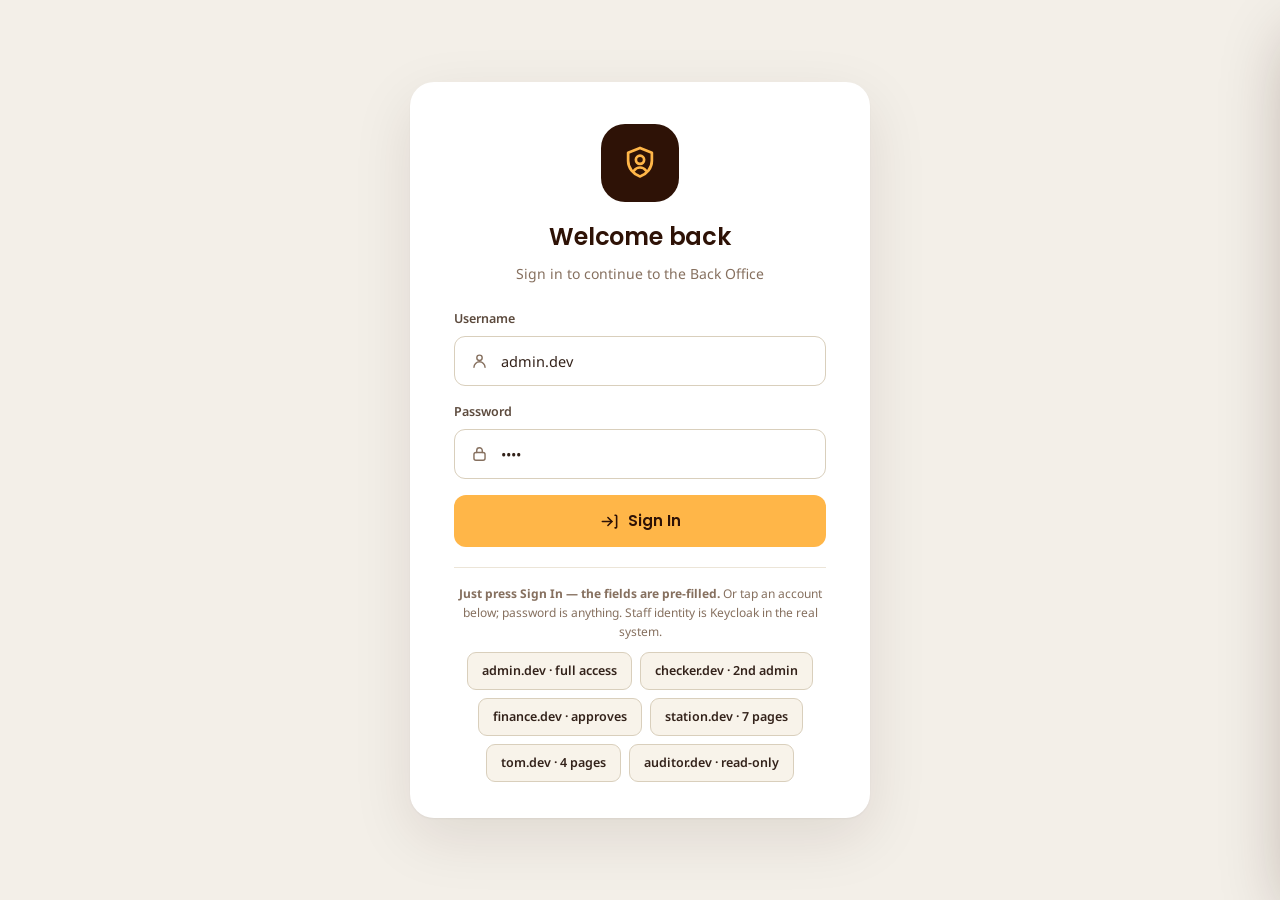
==== bos/index.html @ 163bccc5 "Clean terminal header, logo home-links, hide TVM/ECU/WP cards on landing Co-Authored-By: Claude Fabl" ====
<!doctype html>
<html lang="en">
<head>
<meta charset="utf-8">
<meta name="viewport" content="width=device-width, initial-scale=1">
<title>Back Office — Varanasi Ropeway AFC · UI Prototype</title>
<link rel="preconnect" href="https://fonts.googleapis.com">
<link rel="preconnect" href="https://fonts.gstatic.com" crossorigin>
<link href="https://fonts.googleapis.com/css2?family=Poppins:wght@500;600;700&family=Noto+Sans:wght@400;500;600;700&family=Noto+Sans+Devanagari:wght@400;500;600&display=swap" rel="stylesheet">
<link rel="stylesheet" href="../assets/css/bos.css">
</head>
<body>

<!-- ═══════════════ LOGIN ═══════════════ -->
<section class="login" id="login">
  <div class="login-scene">
    <div class="scape" aria-hidden="true">
      <div class="sun-glow"></div>
      <div class="sun-core"></div>
      <svg class="hills" viewBox="0 0 900 1200" preserveAspectRatio="xMidYMax slice">
        <defs>
          <filter id="soft1" x="-20%" y="-20%" width="140%" height="140%"><feGaussianBlur stdDeviation="7"/></filter>
          <filter id="soft2" x="-20%" y="-20%" width="140%" height="140%"><feGaussianBlur stdDeviation="3"/></filter>
        </defs>
        <!-- far ridge, out of focus -->
        <path filter="url(#soft1)" fill="#8a3410" opacity=".5"
          d="M0 830 C 120 800, 200 770, 320 780 C 430 790, 470 750, 580 755 C 700 760, 760 730, 900 745 L 900 1200 L 0 1200 Z"/>
        <!-- near ridge -->
        <path filter="url(#soft2)" fill="#3a1808" opacity=".85"
          d="M0 905 C 100 885, 190 860, 300 868 C 420 877, 500 840, 620 850 C 740 860, 800 835, 900 848 L 900 1200 L 0 1200 Z"/>
        <!-- water -->
        <rect x="0" y="1010" width="900" height="190" fill="#2a1206" opacity=".92"/>
        <ellipse cx="450" cy="1052" rx="150" ry="14" fill="#ffcf5e" opacity=".22" filter="url(#soft2)"/>
        <ellipse cx="450" cy="1090" rx="90" ry="9" fill="#ffcf5e" opacity=".14" filter="url(#soft2)"/>
        <!-- cable line only — the brand mark carries the cabin motif -->
        <path d="M-30 320 L 930 210" stroke="#1e0c04" stroke-width="3" opacity=".45"/>
      </svg>
    </div>
    <div class="lc">
      <div class="mark" aria-hidden="true">
        <a class="brandplate" href="../index.html" title="Back to all modules"><img class="brandimg" src="../assets/img/logo.png" alt="Varanasi Ropeway — all modules"></a>
      </div>
      <h1>Back Office Portal</h1>
      <p class="sub">Varanasi Ropeway · Automatic Fare Collection<br>वाराणसी रोपवे · स्वचालित किराया संग्रह</p>
      <p class="orn">—&nbsp;&nbsp;◆&nbsp;&nbsp;—</p>
      <div class="spacer"></div>
      <div class="login-stats" aria-label="Deployment summary">
        <div class="ls"><b>4</b><span>Stations</span></div>
        <div class="ls"><b>41</b><span>Gates</span></div>
        <div class="ls"><b>61</b><span>Devices</span></div>
        <div class="ls"><b>05:00–21:00</b><span>Service hours</span></div>
      </div>
      <p class="login-foot">Manage · Monitor · Deliver &nbsp;·&nbsp; UI prototype, demo data only</p>
    </div>
  </div>

  <div class="login-panel">
    <form class="login-card" id="loginForm" autocomplete="off">
      <div class="shield" aria-hidden="true">
        <svg viewBox="0 0 24 24" fill="none" stroke="currentColor" stroke-width="1.7" stroke-linecap="round" stroke-linejoin="round">
          <path d="M12 2.5 4.5 5.5v5c0 4.6 3.1 8.4 7.5 10 4.4-1.6 7.5-5.4 7.5-10v-5z"/>
          <circle cx="12" cy="10" r="2.6"/><path d="M8.3 16.7a4.6 4.6 0 0 1 7.4 0"/>
        </svg>
      </div>
      <h2>Welcome back</h2>
      <p class="lsub">Sign in to continue to the Back Office</p>
      <div class="login-err" id="loginErr">Unknown or inactive user. Try one of the demo accounts below.</div>
      <div class="field">
        <label for="fUser">Username</label>
        <div class="fwrap">
          <svg viewBox="0 0 24 24" fill="none" stroke="currentColor" stroke-width="1.8" stroke-linecap="round" aria-hidden="true"><circle cx="12" cy="8" r="3.4"/><path d="M5 20a7 7 0 0 1 14 0"/></svg>
          <input id="fUser" name="username" placeholder="e.g. admin.dev" required>
        </div>
      </div>
      <div class="field">
        <label for="fPass">Password</label>
        <div class="fwrap">
          <svg viewBox="0 0 24 24" fill="none" stroke="currentColor" stroke-width="1.8" stroke-linecap="round" aria-hidden="true"><rect x="5" y="10" width="14" height="10" rx="2.5"/><path d="M8.5 10V7.5a3.5 3.5 0 0 1 7 0V10"/></svg>
          <input id="fPass" type="password" placeholder="any value — demo" required>
        </div>
      </div>
      <button class="btn btn-primary btn-lg" type="submit">
        <svg width="19" height="19" viewBox="0 0 24 24" fill="none" stroke="currentColor" stroke-width="2" stroke-linecap="round" aria-hidden="true"><path d="M10 17l5-5-5-5"/><path d="M15 12H3"/><path d="M19 4h1a1 1 0 0 1 1 1v14a1 1 0 0 1-1 1h-1"/></svg>
        Sign In
      </button>
      <div class="demo-row">
        <p><b>Just press Sign In — the fields are pre-filled.</b> Or tap an account below; password is anything. Staff identity is Keycloak in the real system.</p>
        <div class="demo-chips">
          <button type="button" data-demo="admin.dev">admin.dev · full access</button>
          <button type="button" data-demo="checker.dev">checker.dev · 2nd admin</button>
          <button type="button" data-demo="finance.dev">finance.dev · approves</button>
          <button type="button" data-demo="station.dev">station.dev · 7 pages</button>
          <button type="button" data-demo="tom.dev">tom.dev · 4 pages</button>
          <button type="button" data-demo="auditor.dev">auditor.dev · read-only</button>
        </div>
      </div>
    </form>
  </div>
</section>

<!-- ═══════════════ APP ═══════════════ -->
<div class="app-scene" aria-hidden="true">
  <div class="as-sun"></div>
  <svg viewBox="0 0 1600 900" preserveAspectRatio="xMidYMax slice">
    <defs>
      <filter id="asb1" x="-20%" y="-20%" width="140%" height="140%"><feGaussianBlur stdDeviation="10"/></filter>
      <filter id="asb2" x="-20%" y="-20%" width="140%" height="140%"><feGaussianBlur stdDeviation="4"/></filter>
    </defs>
    <path filter="url(#asb1)" fill="#8a3410" opacity=".5"
      d="M0 640 C 220 600, 380 560, 560 575 C 760 592, 850 540, 1040 552 C 1240 565, 1380 528, 1600 545 L 1600 900 L 0 900 Z"/>
    <path filter="url(#asb2)" fill="#3a1808" opacity=".85"
      d="M0 720 C 180 695, 340 665, 520 678 C 720 692, 830 650, 1020 662 C 1230 676, 1400 645, 1600 660 L 1600 900 L 0 900 Z"/>
    <rect x="0" y="790" width="1600" height="110" fill="#2a1206" opacity=".92"/>
    <ellipse cx="800" cy="815" rx="220" ry="12" fill="#ffcf5e" opacity=".18" filter="url(#asb2)"/>
    <path d="M-40 240 L 1640 130" stroke="#1e0c04" stroke-width="3" opacity=".4"/>
  </svg>
</div>
<div class="app" id="app">
  <aside class="rail-b">
    <div class="brand"><a class="brandplate" href="../index.html" title="Back to all modules"><img class="brandimg" src="../assets/img/logo.png" alt="Varanasi Ropeway — all modules"></a></div>
    <nav class="nav" id="nav" aria-label="Primary"></nav>
    <div class="rfoot">Phase 1 · demo data in this browser only<br><button class="btn-linklike" id="resetData" style="color:#c4a583;text-decoration:underline;font-size:11.5px;padding:0">Reset demo data</button></div>
  </aside>

  <div class="main">
    <div class="topbar">
      <div>
        <h1 id="pageTitle">Dashboard</h1>
        <div class="crumb" id="pageCrumb">Operational overview</div>
      </div>
      <div class="tspace"></div>
      <div class="search" id="searchWrap">
        <svg viewBox="0 0 24 24" fill="none" stroke="currentColor" stroke-width="2" stroke-linecap="round" aria-hidden="true"><circle cx="11" cy="11" r="7"/><path d="M21 21l-4.5-4.5"/></svg>
        <input id="searchBox" placeholder="Filter this page…" aria-label="Filter current page">
      </div>
      <div class="who">
        <div class="av" id="whoAv">A</div>
        <div class="wt"><b id="whoName">—</b><span id="whoRole">—</span></div>
        <span class="rolechip" id="whoChip">read-only</span>
        <button class="btn btn-quiet" id="signOut" style="height:40px">Sign out</button>
      </div>
    </div>

    <div class="content">
      <div class="ro-note">
        <svg width="18" height="18" viewBox="0 0 24 24" fill="none" stroke="currentColor" stroke-width="2" stroke-linecap="round" aria-hidden="true"><circle cx="12" cy="12" r="9"/><path d="M12 10.5V17"/><circle cx="12" cy="7.5" r=".4" fill="currentColor"/></svg>
        You are signed in with a read-only role. Changes are disabled — the database enforces this in the real system, not just the interface.
      </div>
      <div id="content"></div>
    </div>
  </div>
</div>

<!-- drawer + overlay + confirm + toast -->
<div class="overlay" id="overlay"></div>
<aside class="drawer" id="drawer" role="dialog" aria-modal="true" aria-labelledby="drawerTitle">
  <header>
    <h2 id="drawerTitle">Edit</h2>
    <button class="iconbtn x" id="drawerClose" aria-label="Close">
      <svg viewBox="0 0 24 24" fill="none" stroke="currentColor" stroke-width="2.2" stroke-linecap="round"><path d="M6 6l12 12M18 6L6 18"/></svg>
    </button>
  </header>
  <div class="dbody" id="drawerBody"></div>
  <div class="dfoot">
    <button class="btn btn-quiet" id="drawerCancel">Cancel</button>
    <button class="btn btn-primary" id="drawerSave">Save</button>
  </div>
</aside>

<div class="confirm" id="confirm">
  <div class="ccard">
    <h3 id="confirmTitle">Delete?</h3>
    <p id="confirmBody">This cannot be undone.</p>
    <div class="cbtns">
      <button class="btn btn-quiet" id="confirmNo">Cancel</button>
      <button class="btn btn-danger" id="confirmYes">Delete</button>
    </div>
  </div>
</div>

<div class="toast" id="toast">
  <svg viewBox="0 0 24 24" fill="none" stroke="currentColor" stroke-width="2.4" stroke-linecap="round" stroke-linejoin="round" aria-hidden="true"><path d="M4 12.5l5 5L20 7"/></svg>
  <span id="toastMsg">Saved</span>
</div>

<script src="https://cdnjs.cloudflare.com/ajax/libs/gsap/3.12.5/gsap.min.js"></script>
<script src="../assets/js/motion.js"></script>
<script src="../assets/js/bos-data.js"></script>
<script src="../assets/js/bos.js"></script>
</body>
</html>
---- assets/css/bos.css ----
/* ════════════════════════════════════════════════════════════
   Varanasi Ropeway AFC — desktop skin v2
   Reference: Behance "Pharmacy Management Admin Dashboard"
   translated to the project palette:
     forest green  →  deep brown  #22150a / #2e1206
     lime accent   →  amber       #ffb648  (dark ink on it)
     canvas        →  warm mist   #f3efe8
     signature     →  orange      #ef7519  (pill-bars, marks)
   Flat surfaces, floating sidebar island, pill geometry.
   Every text/ground pair verified ≥ 4.5:1.
   ════════════════════════════════════════════════════════════ */

:root {
  --b-canvas: #f3efe8;
  --b-card: #ffffff;
  --b-card-warm: #f8f3ea;
  --b-ink: #33221a;
  --b-ink-soft: #5c4a3d;
  --b-ink-faint: #86705f;
  --b-maroon: #2e1206;            /* headings: near-black brown */
  --b-line: #ece5d8;
  --b-line-mid: #d9cfbc;
  --b-dark: #2e1206;              /* featured surfaces */
  --b-dark-2: #22150a;            /* sidebar island   */
  --b-amber: #ffb648;             /* THE accent (lime role) */
  --b-amber-deep: #f5a623;
  --b-orange: #ef7519;            /* signature / illustrative */
  --b-orange-deep: #c94802;
  --b-grad: linear-gradient(180deg, #3d2410, #22150a);   /* dark hero fills */
  --b-grad-hover: linear-gradient(180deg, #4a2c13, #2a1a0c);
  --b-gold: #c8922a;
  --b-rail: #22150a;
  --b-rail-2: #33200f;
  --b-rail-ink: #f3e6d2;
  --b-rail-dim: #b99a72;
  --ok: #17663d;   --ok-bg: #e3f3e6;
  --warn: #8a5a00; --warn-bg: #fdf3d8;
  --danger: #a1211f; --danger-bg: #fbe9e2;
  --info: #1b4f80; --info-bg: #e8f1fa;
  --shadow-card: 0 1px 2px rgba(46, 18, 6, .05);
  --shadow-pop: 0 24px 70px rgba(46, 18, 6, .3);
  --r: 14px; --r-lg: 20px; --r-xl: 24px;
  --font-display: 'Poppins', 'Noto Sans', system-ui, sans-serif;
  --font-body: 'Noto Sans', 'Noto Sans Devanagari', system-ui, sans-serif;
  --font-mono: ui-monospace, 'SF Mono', Menlo, Consolas, monospace;
}

* { box-sizing: border-box; }
html, body { margin: 0; height: 100%; }
body {
  font-family: var(--font-body); font-size: 13.5px; line-height: 1.6;
  color: var(--b-ink); background: var(--b-canvas);
  -webkit-font-smoothing: antialiased;
}
button { font: inherit; color: inherit; background: none; border: none; padding: 0; cursor: pointer; }
input, select { font: inherit; color: var(--b-ink); }
:where(button, a, input, select, [tabindex]):focus-visible {
  outline: 3px solid var(--b-orange); outline-offset: 2px; border-radius: 6px;
}
h1, h2, h3 { margin: 0; font-family: var(--font-display); font-weight: 600; color: var(--b-maroon); letter-spacing: -.01em; }
.app-scene { display: none; }   /* retired scenic backdrop */

/* ════════ LOGIN ════════ */
.login { display: flex; min-height: 100vh; padding: 16px; gap: 16px; }
.login-scene {
  flex: 1.05; position: relative; overflow: hidden; border-radius: var(--r-xl);
  background:
    radial-gradient(ellipse 700px 420px at 50% 66%, rgba(240, 187, 13, .5), transparent 60%),
    linear-gradient(180deg, #2b1a0e 0%, #7c2d12 24%, #c2410c 48%, #f97028 66%, #f3a20f 78%, #b45309 100%);
  display: flex; flex-direction: column; align-items: center; text-align: center;
  padding: 64px 48px 44px; color: #fff;
}
.login-scene .scape { position: absolute; inset: 0; overflow: hidden; }
.login-scene .scape .hills { position: absolute; inset: 0; width: 100%; height: 100%; }
.login-scene .sun-glow {
  position: absolute; left: 50%; top: 56%; transform: translate(-50%, -50%);
  width: 560px; height: 560px; border-radius: 50%;
  background: radial-gradient(circle, rgba(255,233,173,.85) 0%, rgba(255,214,120,.35) 42%, transparent 68%);
  filter: blur(6px);
}
.login-scene .sun-core {
  position: absolute; left: 50%; top: 56%; transform: translate(-50%, -50%);
  width: 190px; height: 190px; border-radius: 50%;
  background: #fff3c4; filter: blur(2px); opacity: .95;
}
.login-scene .lc { position: relative; z-index: 2; display: flex; flex-direction: column; align-items: center; flex: 1; }
.login-scene .mark svg { width: 110px; height: 80px; }
.login-scene h1 {
  color: #fff; font-size: clamp(28px, 3vw, 40px); font-weight: 700; line-height: 1.14;
  margin-top: 18px; text-shadow: 0 4px 34px rgba(43, 26, 14, .55); letter-spacing: -.015em;
}
.login-scene .sub { font-size: 15px; color: #ffe9c4; margin-top: 12px; font-weight: 500; line-height: 1.65; }
.login-scene .orn { margin: 24px 0 0; color: #ffd98a; font-size: 14px; letter-spacing: .35em; }
.login-scene .spacer { flex: 1; }
.login-stats {
  position: relative; z-index: 2;
  display: flex; gap: 8px; flex-wrap: wrap; justify-content: center;
  background: rgba(26, 15, 5, .72); border: 1px solid rgba(255, 182, 72, .35);
  border-radius: 18px; padding: 16px 20px; backdrop-filter: blur(6px);
}
.login-stats .ls { padding: 2px 18px; text-align: center; }
.login-stats .ls + .ls { border-left: 1px solid rgba(255, 255, 255, .16); }
.login-stats b { display: block; font-family: var(--font-display); font-weight: 600; font-size: 20px; color: var(--b-amber); line-height: 1.25; }
.login-stats span { font-size: 12px; color: #f3e6d2; }
.login-foot { position: relative; z-index: 2; margin-top: 20px; font-size: 12px; color: #e8cba0; }

.login-panel { flex: 1; display: grid; place-items: center; padding: 32px 24px; }
.login-card {
  width: min(460px, 100%); background: var(--b-card);
  border-radius: var(--r-xl); box-shadow: var(--shadow-card);
  padding: 42px 44px 36px;
}
.login-card .shield {
  width: 78px; height: 78px; margin: 0 auto 16px; border-radius: 24px;
  background: var(--b-dark); color: var(--b-amber);
  display: grid; place-items: center;
}
.login-card .shield svg { width: 38px; height: 38px; }
.login-card h2 { font-size: 24px; text-align: center; }
.login-card .lsub { text-align: center; color: var(--b-ink-faint); margin: 6px 0 24px; font-size: 14px; }
.field { margin-bottom: 16px; }
.field label { display: block; font-size: 12.5px; font-weight: 600; color: var(--b-ink-soft); margin-bottom: 7px; }
.field .fwrap { position: relative; }
.field .fwrap svg {
  position: absolute; left: 16px; top: 50%; transform: translateY(-50%);
  width: 19px; height: 19px; color: var(--b-ink-faint);
}
.field input, .field select {
  width: 100%; height: 50px; border-radius: 11px;
  border: 1.5px solid var(--b-line-mid); background: #fff;
  padding: 0 18px 0 46px; font-size: 14.5px;
}
.field select { padding-left: 16px; border-radius: 11px; }
.field input:focus, .field select:focus { border-color: var(--b-dark); outline: none; box-shadow: 0 0 0 3px rgba(46, 18, 6, .12); }
.login-err { color: var(--danger); background: var(--danger-bg); border-radius: 12px; padding: 10px 14px; font-size: 13.5px; margin-bottom: 14px; display: none; }
.login-err.show { display: block; }

/* ════════ BUTTONS — flat pills ════════ */
.btn {
  display: inline-flex; align-items: center; justify-content: center; gap: 9px;
  height: 44px; padding: 0 20px; border-radius: 10px;
  font-family: var(--font-display); font-weight: 600; font-size: 13.5px;
  white-space: nowrap; transition: transform .12s ease, background .12s, filter .12s;
}
.btn:active { transform: scale(.98); }
.btn-primary { background: var(--b-amber); color: var(--b-dark); }
.btn-primary:hover { background: var(--b-amber-deep); }
.btn-ghost { border: 1.5px solid var(--b-line-mid); color: var(--b-ink); background: var(--b-card); }
.btn-ghost:hover { border-color: var(--b-dark); }
.btn-danger { border: 1.5px solid var(--danger); color: var(--danger); background: var(--b-card); }
.btn-danger:hover { background: var(--danger-bg); }
.btn-quiet { color: var(--b-ink-soft); border: 1.5px solid var(--b-line-mid); background: var(--b-card); }
.btn-quiet:hover { border-color: var(--b-ink-soft); }
.btn-lg { height: 52px; font-size: 15px; width: 100%; border-radius: 12px; }
.btn:disabled { opacity: .45; cursor: not-allowed; }

.demo-row { margin-top: 20px; border-top: 1px solid var(--b-line); padding-top: 16px; }
.demo-row p { margin: 0 0 10px; font-size: 12px; color: var(--b-ink-faint); text-align: center; }
.demo-chips { display: flex; gap: 8px; justify-content: center; flex-wrap: wrap; }
.demo-chips button {
  font-size: 12.5px; font-weight: 600; color: var(--b-ink);
  background: var(--b-card-warm); border: 1px solid var(--b-line-mid);
  padding: 8px 14px; border-radius: 9px;
}
.demo-chips button:hover { background: var(--b-amber); border-color: var(--b-amber); color: var(--b-dark); }

/* ════════ APP SHELL — floating island layout ════════ */
.app { display: none; min-height: 100vh; padding: 16px; gap: 16px; }
.app.on { display: flex; }

.rail-b {
  width: 252px; flex: 0 0 auto;
  position: sticky; top: 16px; height: calc(100vh - 32px);
  background: var(--b-rail); color: var(--b-rail-ink);
  border-radius: var(--r-xl);
  display: flex; flex-direction: column; overflow: hidden;
}
.rail-b .brand {
  display: flex; gap: 12px; align-items: center; padding: 22px 20px 18px;
}
.rail-b .brand svg { width: 46px; height: 35px; flex: 0 0 auto; }
.rail-b .brand b { display: block; font-family: var(--font-display); font-weight: 600; font-size: 15px; line-height: 1.25; color: #fff; }
.rail-b .brand span { font-size: 11px; color: var(--b-rail-dim); }
.nav { flex: 1; overflow-y: auto; padding: 8px 14px 14px; display: flex; flex-direction: column; gap: 3px; }
.nav h6 {
  margin: 16px 12px 7px; font-size: 9.5px; font-weight: 700; letter-spacing: .16em;
  text-transform: uppercase; color: #8a6b47;
}
.nav a {
  display: flex; align-items: center; gap: 12px; text-decoration: none;
  color: var(--b-rail-ink); font-size: 13px; font-weight: 500;
  padding: 11px 14px; border-radius: 12px; line-height: 1.2;
}
.nav a svg { width: 18px; height: 18px; flex: 0 0 auto; opacity: .85; }
.nav a:hover { background: var(--b-rail-2); }
.nav a.on {
  background: var(--b-amber); color: var(--b-dark);
  font-family: var(--font-display); font-weight: 600;
}
.nav a.on svg { opacity: 1; }
.nav .cnt {
  margin-left: auto; font-size: 11px; font-weight: 700;
  background: rgba(255, 255, 255, .13); border-radius: 6px; padding: 1px 7px;
  font-variant-numeric: tabular-nums;
}
.nav a.on .cnt { background: rgba(46, 18, 6, .18); }
.rail-b .rfoot {
  margin: 12px; padding: 14px 16px; border-radius: 16px;
  background: var(--b-rail-2); font-size: 11px; color: var(--b-rail-dim); line-height: 1.6;
}
.rail-b .rfoot button { color: var(--b-amber) !important; }

/* ════════ MAIN COLUMN ════════ */
.main { flex: 1; min-width: 0; display: flex; flex-direction: column; gap: 16px; }
.topbar {
  display: flex; align-items: center; gap: 18px;
  padding: 14px 22px; background: var(--b-card);
  border-radius: var(--r-lg); box-shadow: var(--shadow-card);
}
.topbar h1 { font-size: 18px; }
.topbar .crumb { font-size: 12px; color: var(--b-ink-faint); margin-top: 1px; }
.tspace { flex: 1; }
.search { position: relative; }
.search svg { position: absolute; left: 16px; top: 50%; transform: translateY(-50%); width: 16px; height: 16px; color: var(--b-ink-faint); }
.search input {
  height: 42px; width: 260px; border-radius: 11px; border: 1.5px solid var(--b-line);
  background: var(--b-card-warm); padding: 0 16px 0 42px; font-size: 13px;
}
.search input:focus { background: #fff; border-color: var(--b-dark); outline: none; }
.who { display: flex; align-items: center; gap: 12px; }
.who .av {
  width: 40px; height: 40px; border-radius: 50%; background: var(--b-dark);
  color: var(--b-amber); display: grid; place-items: center; font-weight: 600; font-size: 14px;
  font-family: var(--font-display);
}
.who .wt { line-height: 1.25; }
.who .wt b { display: block; font-size: 13px; font-family: var(--font-display); font-weight: 600; }
.who .wt span { font-size: 11.5px; color: var(--b-ink-faint); }
.rolechip {
  font-size: 10px; font-weight: 700; letter-spacing: .07em; text-transform: uppercase;
  padding: 5px 12px; border-radius: 999px; background: var(--info-bg); color: var(--info);
}
.rolechip.rw { background: var(--ok-bg); color: var(--ok); }

.content { display: flex; flex-direction: column; gap: 16px; min-width: 0; }

.ro-note {
  display: none; align-items: center; gap: 10px;
  background: var(--info-bg); color: var(--info);
  border-radius: var(--r-lg); padding: 12px 18px; font-size: 13px;
}
body.readonly .ro-note { display: flex; }
body.readonly .w-only { display: none !important; }

/* ════════ CARDS & KPI TILES ════════ */
.card {
  background: var(--b-card); border-radius: var(--r-lg);
  box-shadow: var(--shadow-card);
}
.card > header {
  display: flex; align-items: center; gap: 14px; flex-wrap: wrap;
  padding: 20px 24px 8px;
}
.card > header h2 { font-size: 15.5px; }
.card > header .sub { font-size: 12px; color: var(--b-ink-faint); min-width: 100%; line-height: 1.6; }
.card > header .hspace { flex: 1; }
.card .pad { padding: 18px 24px 22px; }

.tiles-b { display: grid; grid-template-columns: repeat(auto-fit, minmax(215px, 1fr)); gap: 16px; }
.tile-b {
  background: var(--b-card); border-radius: var(--r-lg);
  box-shadow: var(--shadow-card); padding: 20px 22px;
  display: flex; gap: 14px; align-items: center; position: relative; overflow: hidden;
}
.tile-b .ic {
  width: 46px; height: 46px; border-radius: 14px; flex: 0 0 auto;
  background: var(--b-dark); color: var(--b-amber);
  display: grid; place-items: center;
}
.tile-b .ic svg { width: 22px; height: 22px; }
.tile-b .tv { min-width: 0; }
.tile-b .tv b {
  display: block; font-family: var(--font-display); font-size: 22px; font-weight: 600;
  line-height: 1.25; color: var(--b-ink); font-variant-numeric: tabular-nums; letter-spacing: -.02em;
}
.tile-b .tv span { font-size: 12px; color: var(--b-ink-faint); }
/* featured first tile — dark, amber chip (reference signature) */
.tiles-b .tile-b:first-child { background: var(--b-dark); }
.tiles-b .tile-b:first-child .ic { background: var(--b-amber); color: var(--b-dark); }
.tiles-b .tile-b:first-child .tv b { color: #fff; }
.tiles-b .tile-b:first-child .tv span { color: rgba(255, 235, 205, .8); }

/* ════════ TABLES — gray header band, airy flat rows ════════ */
.tscroll { overflow-x: auto; padding: 6px 16px 16px; }
table.grid { border-collapse: collapse; width: 100%; font-size: 13px; }
.grid th {
  text-align: left; font-size: 10.5px; font-weight: 700; letter-spacing: .08em;
  text-transform: uppercase; color: #6b5c4a;
  padding: 11px 16px; background: #f0ebe0; border: none; white-space: nowrap;
}
.grid thead th:first-child { border-radius: 12px 0 0 12px; padding-left: 20px; }
.grid thead th:last-child { border-radius: 0 12px 12px 0; padding-right: 20px; }
.grid td {
  padding: 14px 16px; border-bottom: 1px solid #f2ede3;
  vertical-align: middle; background: transparent;
}
.grid td:first-child { padding-left: 20px; }
.grid td:last-child { padding-right: 20px; }
.grid tbody tr:last-child td { border-bottom: none; }
.grid tbody tr { transition: background .1s; }
.grid tbody tr:hover td { background: var(--b-card-warm); }
.grid td.num, .grid th.num { text-align: right; font-variant-numeric: tabular-nums; }
.grid td.mono { font-family: var(--font-mono); font-size: 12px; }
.grid .rowact { display: flex; gap: 8px; justify-content: flex-end; }
.iconbtn {
  width: 34px; height: 34px; border-radius: 9px; display: grid; place-items: center;
  color: var(--b-ink-soft); border: 1.5px solid var(--b-line-mid); background: #fff;
}
.iconbtn:hover { border-color: var(--b-dark); color: var(--b-dark); }
.iconbtn.del:hover { border-color: var(--danger); color: var(--danger); }
.iconbtn svg { width: 15px; height: 15px; }
.empty { padding: 40px; text-align: center; color: var(--b-ink-faint); font-size: 13.5px; }

/* list pages: one clean white card (reference "Latest Orders" pattern) */
.listwrap > .card > header { padding: 22px 24px 10px; }
.listwrap > .card > header h2 { font-size: 17px; }

/* entity marks */
.av {
  width: 40px; height: 40px; border-radius: 13px; flex: 0 0 auto;
  display: grid; place-items: center; color: #fff;
  font-family: var(--font-display); font-weight: 600; font-size: 12px;
}
.av.round { border-radius: 50%; }
.av svg { width: 19px; height: 19px; }
.av-0 { background: var(--b-orange); color: var(--b-dark); }
.av-1 { background: var(--b-amber); color: var(--b-dark); }
.av-2 { background: var(--b-dark); color: var(--b-amber); }
.av-3 { background: #c8922a; color: var(--b-dark); }
.cellmain { display: flex; align-items: center; gap: 13px; min-width: 0; }
.cellmain .cm-t { line-height: 1.35; min-width: 0; }
.cellmain .cm-t b { display: block; font-weight: 600; font-size: 13px; }
.cellmain .cm-t span { display: block; font-size: 11.5px; color: var(--b-ink-faint); }

/* chips & codes */
.chip {
  display: inline-flex; align-items: center; gap: 7px;
  font-size: 11px; font-weight: 700; letter-spacing: .03em;
  padding: 4px 10px; border-radius: 6px; white-space: nowrap;
}
.chip::before { content: ''; width: 6px; height: 6px; border-radius: 50%; background: currentColor; }
.chip.ok { background: var(--ok-bg); color: var(--ok); }
.chip.warn { background: var(--warn-bg); color: var(--warn); }
.chip.bad { background: var(--danger-bg); color: var(--danger); }
.chip.info { background: var(--info-bg); color: var(--info); }
.chip.dim { background: #efe9dd; color: var(--b-ink-soft); }
.pillcode {
  font-family: var(--font-mono); font-size: 12px; font-weight: 600;
  background: #f0ebe0; color: var(--b-ink); padding: 3px 9px; border-radius: 6px; white-space: nowrap;
}

/* filters */
.fbar { display: flex; gap: 10px; flex-wrap: wrap; align-items: center; }
.fbar select, .fbar input {
  height: 38px; border-radius: 10px; border: 1.5px solid var(--b-line);
  background: var(--b-card-warm); padding: 0 14px; font-size: 12.5px; font-weight: 500;
}
.fbar select:focus, .fbar input:focus { border-color: var(--b-dark); background: #fff; outline: none; }
.seg { display: flex; border-radius: 10px; background: #f0ebe0; padding: 3px; }
.seg button { padding: 7px 16px; font-size: 12px; font-weight: 600; color: var(--b-ink-soft); border-radius: 8px; }
.seg button.on { background: var(--b-dark); color: #fff; }

/* ════════ CHART — track-pill bars (reference signature) ════════ */
.chart { padding: 16px 24px 6px; }
.chart .bars {
  display: flex; align-items: flex-end; gap: 16px; height: 210px;
  padding: 0 56px 0 4px; position: relative;
}
.chart .gline { position: absolute; left: 0; right: 0; font-size: 10px; color: #b3a28c; }
.chart .gline span { position: absolute; right: 0; top: -14px; }
.chart .bcol {
  flex: 1; max-width: 52px; height: 100%; position: relative; z-index: 1;
  display: flex; flex-direction: column; align-items: center; justify-content: flex-end;
}
.chart .bcol::before {          /* the track */
  content: ''; position: absolute; top: 0; bottom: 26px; left: 50%;
  transform: translateX(-50%); width: min(38px, 90%);
  background: #f0ebe0; border-radius: 999px;
}
.chart .bar {
  width: min(38px, 90%); background: #35200e;
  border-radius: 999px; min-height: 22px; position: relative;
  margin-bottom: 26px; transition: filter .12s;
}
.chart .bcol.today .bar { background: var(--b-amber); }
.chart .bcol:hover .bar { filter: brightness(1.18); }
.chart .bar .tip {
  display: none; position: absolute; bottom: calc(100% + 10px); left: 50%; transform: translateX(-50%);
  background: #fff; color: var(--b-ink); font-size: 12px; font-weight: 600;
  border-radius: 10px; padding: 7px 12px; white-space: nowrap; z-index: 5;
  box-shadow: 0 10px 30px rgba(46, 18, 6, .18);
  font-variant-numeric: tabular-nums; font-family: var(--font-display);
}
.chart .bcol:hover .tip { display: block; }
.chart .bar .dlab {
  position: absolute; bottom: calc(100% + 7px); left: 50%; transform: translateX(-50%);
  font-size: 11.5px; font-weight: 600; color: var(--b-ink-soft); white-space: nowrap;
  font-variant-numeric: tabular-nums; font-family: var(--font-display);
}
.chart .xlab {
  position: absolute; bottom: 0; font-size: 11px; color: var(--b-ink-faint);
}
.chart .bcol.today .xlab { color: var(--b-ink); font-weight: 700; }

.modegrid { display: grid; grid-template-columns: repeat(3, 1fr); gap: 12px; padding: 14px 24px 22px; }
.modegrid .m { background: var(--b-card-warm); border-radius: 16px; padding: 13px 16px; }
.modegrid .m span { font-size: 11.5px; color: var(--b-ink-faint); display: flex; gap: 7px; align-items: center; }
.modegrid .m span svg { width: 14px; height: 14px; color: var(--b-orange-deep); }
.modegrid .m b {
  display: block; font-family: var(--font-display); font-weight: 600; font-size: 17px;
  margin-top: 3px; font-variant-numeric: tabular-nums;
}

/* ════════ PILL-BAR CARD (Top stations — reference motif) ════════ */
.pillbars {
  display: flex; align-items: flex-end; justify-content: center; gap: 22px;
  padding: 18px 24px 8px; min-height: 240px;
}
.pb { display: flex; flex-direction: column; align-items: center; gap: 10px; }
.pb .pbar {
  width: 62px; border-radius: 999px;
  display: flex; flex-direction: column; align-items: center; justify-content: space-between;
  padding: 12px 0 8px;
}
.pb .pbar .plabel {
  writing-mode: vertical-rl; transform: rotate(180deg);
  font-family: var(--font-display); font-weight: 600; font-size: 12.5px;
  letter-spacing: .02em; flex: 1; display: flex; align-items: center; padding: 6px 0;
}
.pb .pbar .pdot {
  width: 44px; height: 44px; border-radius: 50%; background: #fff;
  display: grid; place-items: center;
  font-family: var(--font-display); font-weight: 700; font-size: 11px; color: var(--b-dark);
}
.pb .pval { font-family: var(--font-display); font-weight: 600; font-size: 14px; font-variant-numeric: tabular-nums; }
.pb .psub { font-size: 11px; color: var(--b-ink-faint); margin-top: -6px; }
.pb-0 .pbar { background: var(--b-orange); color: var(--b-dark); }
.pb-1 .pbar { background: var(--b-dark); color: #fff; }
.pb-2 .pbar { background: var(--b-amber); color: var(--b-dark); }

.two-col { display: grid; grid-template-columns: 1.45fr 1fr; gap: 16px; align-items: start; }
@media (max-width: 1100px) { .two-col { grid-template-columns: 1fr; } }

/* ════════ FARES ════════ */
.fare-grid input {
  width: 92px; height: 40px; border-radius: 9px; border: 1.5px solid var(--b-line-mid);
  padding: 0 14px; font-size: 13.5px; text-align: right; font-variant-numeric: tabular-nums;
  background: #fff;
}
.fare-grid input:disabled { background: #f0ebe0; color: var(--b-ink-soft); border-color: transparent; }
.fare-grid input.dirty { border-color: var(--b-orange); background: #fff6ea; }

/* ════════ DRAWER / MODALS / TOAST ════════ */
.overlay {
  position: fixed; inset: 0; background: rgba(34, 21, 10, .45);
  display: none; z-index: 60; backdrop-filter: blur(2px);
}
.overlay.open { display: block; }
.drawer {
  position: fixed; top: 12px; right: 12px; bottom: 12px; width: min(440px, 94vw);
  background: var(--b-card); z-index: 70; box-shadow: var(--shadow-pop);
  border-radius: var(--r-xl);
  transform: translateX(calc(100% + 24px)); transition: transform .22s cubic-bezier(.33,.9,.25,1);
  display: flex; flex-direction: column; overflow: hidden;
}
.drawer.open { transform: none; }
.drawer > header { padding: 22px 26px 14px; display: flex; align-items: center; gap: 12px; }
.drawer > header h2 { font-size: 17px; }
.drawer > header .x { margin-left: auto; }
.drawer .dbody { flex: 1; overflow-y: auto; padding: 8px 26px 22px; }
.drawer .dfoot { padding: 16px 26px 20px; display: flex; gap: 10px; justify-content: flex-end; }
.drawer .field input { border-radius: 16px; padding-left: 18px; }

.confirm { position: fixed; inset: 0; z-index: 80; display: none; place-items: center; padding: 20px; }
.confirm.open { display: grid; }
.confirm .ccard {
  width: min(420px, 100%); background: var(--b-card); border-radius: var(--r-xl);
  box-shadow: var(--shadow-pop); padding: 28px 30px;
}
.confirm h3 { font-size: 17px; margin-bottom: 8px; }
.confirm p { margin: 0 0 20px; color: var(--b-ink-soft); font-size: 13.5px; }
.confirm .cbtns { display: flex; gap: 10px; justify-content: flex-end; }

.toast {
  position: fixed; right: 24px; bottom: 24px; z-index: 90;
  background: var(--b-dark); color: #fff; font-size: 13.5px; font-weight: 500;
  border-radius: 12px; padding: 13px 22px; box-shadow: var(--shadow-pop);
  display: flex; gap: 10px; align-items: center;
  opacity: 0; transform: translateY(12px); transition: all .2s; pointer-events: none;
}
.toast.show { opacity: 1; transform: none; }
.toast svg { width: 17px; height: 17px; color: var(--b-amber); }

.sr-only { position: absolute; width: 1px; height: 1px; overflow: hidden; clip: rect(0 0 0 0); white-space: nowrap; }
@media (prefers-reduced-motion: reduce) { * { transition: none !important; animation: none !important; } }

/* ════════ DASHBOARD GRID — one grid, every edge shared ════════
   4 columns: KPI tiles sit one per column; the chart spans 1-3
   under tiles 1-3; the right stack owns column 4 under tile 4;
   the ledger spans everything. No component floats alone.      */
.btn, a.btn { text-decoration: none; }
/* full-bleed: the app uses every pixel of the viewport */

.dashgrid {
  display: grid; gap: 16px;
  grid-template-columns: repeat(3, minmax(0, 1fr)) minmax(300px, 1.12fr);
  align-items: stretch;
}
.dashgrid > .tile-b { min-width: 0; }
.dashgrid .tile-b:first-child { background: var(--b-dark); }
.dashgrid .tile-b:first-child .ic { background: var(--b-amber); color: var(--b-dark); }
.dashgrid .tile-b:first-child .tv b { color: #fff; }
.dashgrid .tile-b:first-child .tv span { color: rgba(255, 235, 205, .8); }
.dg-chart { grid-column: 1 / 4; display: flex; flex-direction: column; }
.dg-chart .chart { flex: 1; display: flex; flex-direction: column; }
.dg-chart .chart .bars { flex: 1; min-height: 210px; height: auto; }
.dg-right { grid-column: 4 / 5; display: flex; flex-direction: column; gap: 16px; min-width: 0; }
.dg-right .card:last-child { flex: 1; }
.dg-full { grid-column: 1 / -1; }
@media (max-width: 1180px) {
  .dashgrid { grid-template-columns: 1fr 1fr; }
  .dg-chart, .dg-right, .dg-full { grid-column: 1 / -1; }
}

/* chart fills its card: tracks distribute across the full width,
   y-labels live in a left gutter like the reference             */
.chart .bars { justify-content: space-between; padding: 0 10px 0 58px; gap: 10px; }
.chart .bcol { max-width: 84px; }
.chart .gline { left: 58px; right: 10px; border-top: 1px dashed #e5dccb; }
.chart .gline span { left: -52px; right: auto; top: -9px; background: none; padding: 0; }

/* pill-bars: fill the narrower right column */
.pillbars { gap: 8%; padding: 20px 12px 10px; min-height: 0; flex: 1; }
.pb .pbar { width: 64px; }

.grid td.mono { white-space: nowrap; }

/* ════════ v2 components: forms, approvals, fare detail ════════ */
.fhelp { font-size: 11.5px; color: var(--b-ink-faint); margin-top: 6px; line-height: 1.55; }
.chk { display: inline-flex; align-items: center; gap: 8px; font-size: 13px; margin: 4px 14px 4px 0; cursor: pointer; }
.chk input { width: 16px; height: 16px; accent-color: var(--b-orange-deep); }
.dsec {
  font-family: var(--font-display); font-size: 13px; font-weight: 600; color: var(--b-maroon);
  border-top: 1px solid var(--b-line); padding-top: 16px; margin: 18px 0 12px;
}
.dsec:first-child { border-top: none; padding-top: 0; margin-top: 0; }
.roleheld { display: flex; gap: 8px; align-items: center; flex-wrap: wrap; margin-bottom: 6px; }

.apr-card > header h2 { max-width: none; }
.apr-meta { display: flex; gap: 8px 34px; flex-wrap: wrap; }
.apr-meta dt { font-size: 10px; letter-spacing: .08em; text-transform: uppercase; color: var(--b-ink-faint); font-weight: 700; }
.apr-meta dd { margin: 1px 0 0; font-size: 13px; font-weight: 600; }
.apr-payload {
  background: #f6f1e6; border-radius: 12px; padding: 12px 16px; margin: 8px 0 0;
  font-family: var(--font-mono); font-size: 11.5px; color: var(--b-ink-soft);
  overflow-x: auto; white-space: pre-wrap;
}
.fd-panels { display: grid; grid-template-columns: repeat(3, 1fr); gap: 14px; padding: 8px 24px 22px; }
@media (max-width: 900px) { .fd-panels { grid-template-columns: 1fr; } }
.fdp { background: var(--b-card-warm); border-radius: 16px; padding: 16px 18px; }
.fdp h4 {
  margin: 0 0 10px; font-family: var(--font-display); font-size: 12px; font-weight: 600;
  letter-spacing: .06em; text-transform: uppercase; color: var(--b-ink-faint);
}
.kvrow { display: flex; justify-content: space-between; gap: 14px; padding: 5px 0; font-size: 12.5px; }
.kvrow span { color: var(--b-ink-faint); }
.kvrow b { font-weight: 600; text-align: right; }
.drawer textarea { width: 100%; border-radius: 16px; border: 1.5px solid var(--b-line-mid); padding: 12px 16px; font: inherit; }


/* ════════ selects: custom chevron, clear of the corner ════════ */
select {
  appearance: none; -webkit-appearance: none;
  background-image: url("data:image/svg+xml,%3Csvg xmlns='http://www.w3.org/2000/svg' width='14' height='14' viewBox='0 0 24 24' fill='none' stroke='%235c4a3d' stroke-width='2.2' stroke-linecap='round' stroke-linejoin='round'%3E%3Cpath d='M6 9l6 6 6-6'/%3E%3C/svg%3E");
  background-repeat: no-repeat;
  background-position: right 13px center;
  background-size: 14px;
  padding-right: 38px !important;
}

/* ════════ login: card only — scene panel removed ════════ */
.login-scene { display: none; }
.login { justify-content: center; align-items: center; background: var(--b-canvas); }
.login-panel { flex: 0 1 560px; }
.login-card { box-shadow: 0 1px 2px rgba(46,18,6,.05), 0 20px 60px rgba(46,18,6,.10); }

/* page content: siblings never touch — fixes the approvals page where the
   queue card, pending request cards and decided-requests card stack */
#content { display: flex; flex-direction: column; gap: 16px; }
#content > * { min-width: 0; }

/* ════════ motion layer support ════════ */
html { scroll-behavior: smooth; }
body.gsap .drawer { transition: none; }
body.gsap .toast { transition: opacity .2s; }

/* ════════ brand logo (mark + stacked wordmark) ════════ */
.rail-b .brand svg { width: 44px; height: 40px; }
.rail-b .brand .wordmark b {
  font-size: 14.5px; letter-spacing: .05em; text-transform: uppercase; line-height: 1.18;
}
.rail-b .brand .wordmark span { display: block; margin-top: 2px; }

/* ════════ responsive shell — tablets & phones ════════ */
@media (max-width: 1024px) {
  .app.on { flex-direction: column; padding: 10px; gap: 12px; }
  .rail-b {
    position: static; width: 100%; height: auto;
    flex-direction: row; align-items: center; gap: 6px;
  }
  .rail-b .brand { padding: 12px 16px; flex: 0 0 auto; }
  .rail-b .brand .wordmark span { display: none; }
  .nav { flex-direction: row; align-items: center; overflow-x: auto; overflow-y: hidden; padding: 10px 12px; scrollbar-width: none; }
  .nav::-webkit-scrollbar { display: none; }
  .nav h6 { display: none; }
  .nav a { white-space: nowrap; padding: 9px 12px; }
  .rail-b .rfoot { display: none; }
  .dashgrid { grid-template-columns: 1fr 1fr; }
  .search input { width: 160px; }
}
@media (max-width: 760px) {
  .dashgrid, .two-col, .tiles-b, .modegrid, .fd-panels { grid-template-columns: 1fr; }
  .topbar { flex-wrap: wrap; row-gap: 8px; padding: 12px 14px; }
  .search input { width: 100%; }
  .search { flex: 1 1 100%; }
  .pad, .card > header { padding-left: 16px; padding-right: 16px; }
}

/* image logo */
.brandplate { display: inline-flex; background: #fff; border-radius: 12px; padding: 8px 14px; }
.brandplate img { height: 36px; width: auto; display: block; }
.rail-b .brand { padding: 18px 16px 12px; }
.login-scene .mark .brandplate { border-radius: 16px; padding: 12px 18px; }
.login-scene .mark .brandplate img { height: 52px; }
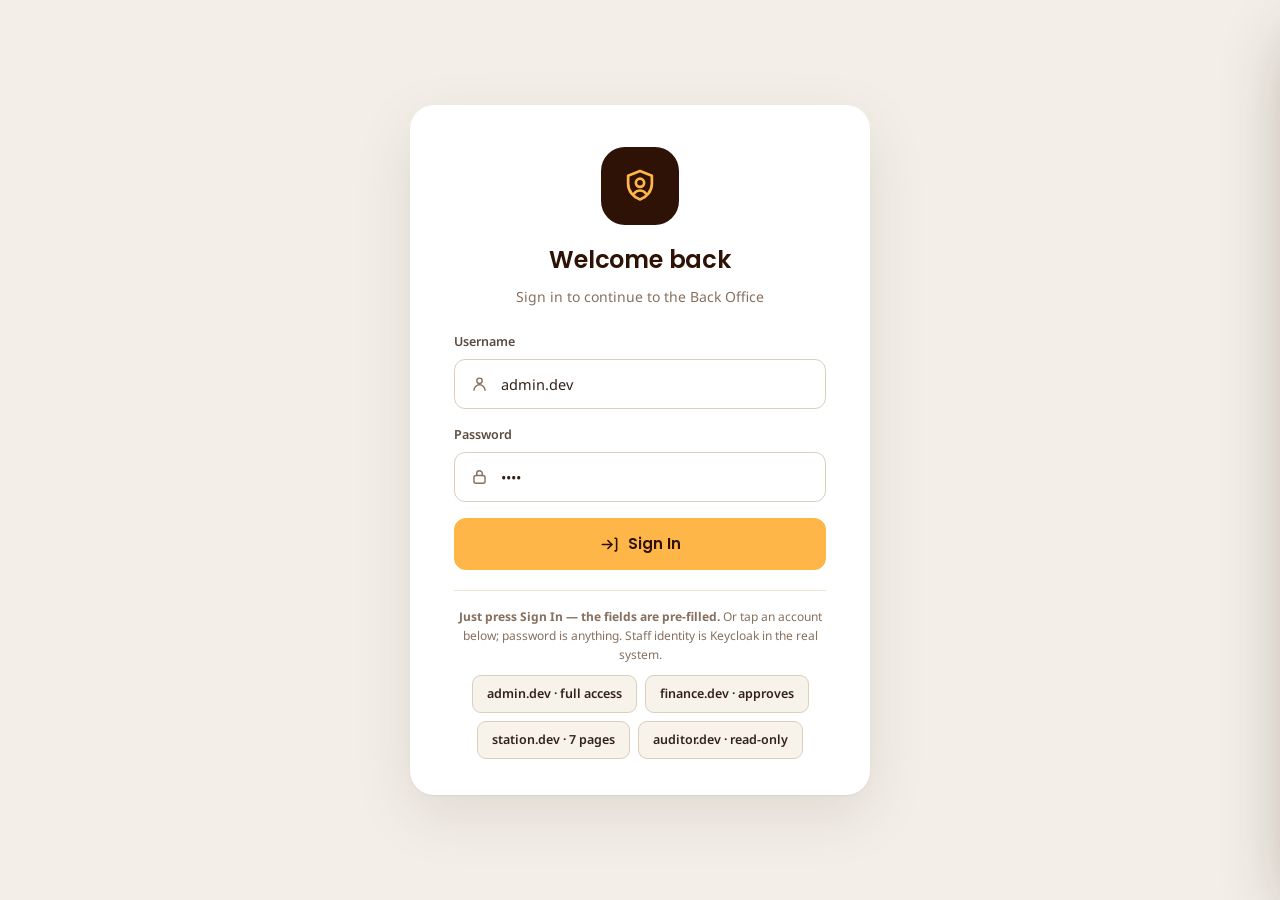
==== commit 5007b024: "BOS login: keep 4 distinct role chips; hide EFO card on landing Co-Authored-By: Claude Fable 5 <nore" ====
--- a/bos/index.html
+++ b/bos/index.html
@@ -87,10 +87,10 @@
         <p><b>Just press Sign In — the fields are pre-filled.</b> Or tap an account below; password is anything. Staff identity is Keycloak in the real system.</p>
         <div class="demo-chips">
           <button type="button" data-demo="admin.dev">admin.dev · full access</button>
-          <button type="button" data-demo="checker.dev">checker.dev · 2nd admin</button>
+          <!-- duplicate experience, hidden: &lt;button type="button" data-demo="checker.dev"&gt;checker.dev · 2nd admin&lt;/button&gt; -->
           <button type="button" data-demo="finance.dev">finance.dev · approves</button>
           <button type="button" data-demo="station.dev">station.dev · 7 pages</button>
-          <button type="button" data-demo="tom.dev">tom.dev · 4 pages</button>
+          <!-- duplicate experience, hidden: &lt;button type="button" data-demo="tom.dev"&gt;tom.dev · 4 pages&lt;/button&gt; -->
           <button type="button" data-demo="auditor.dev">auditor.dev · read-only</button>
         </div>
       </div>
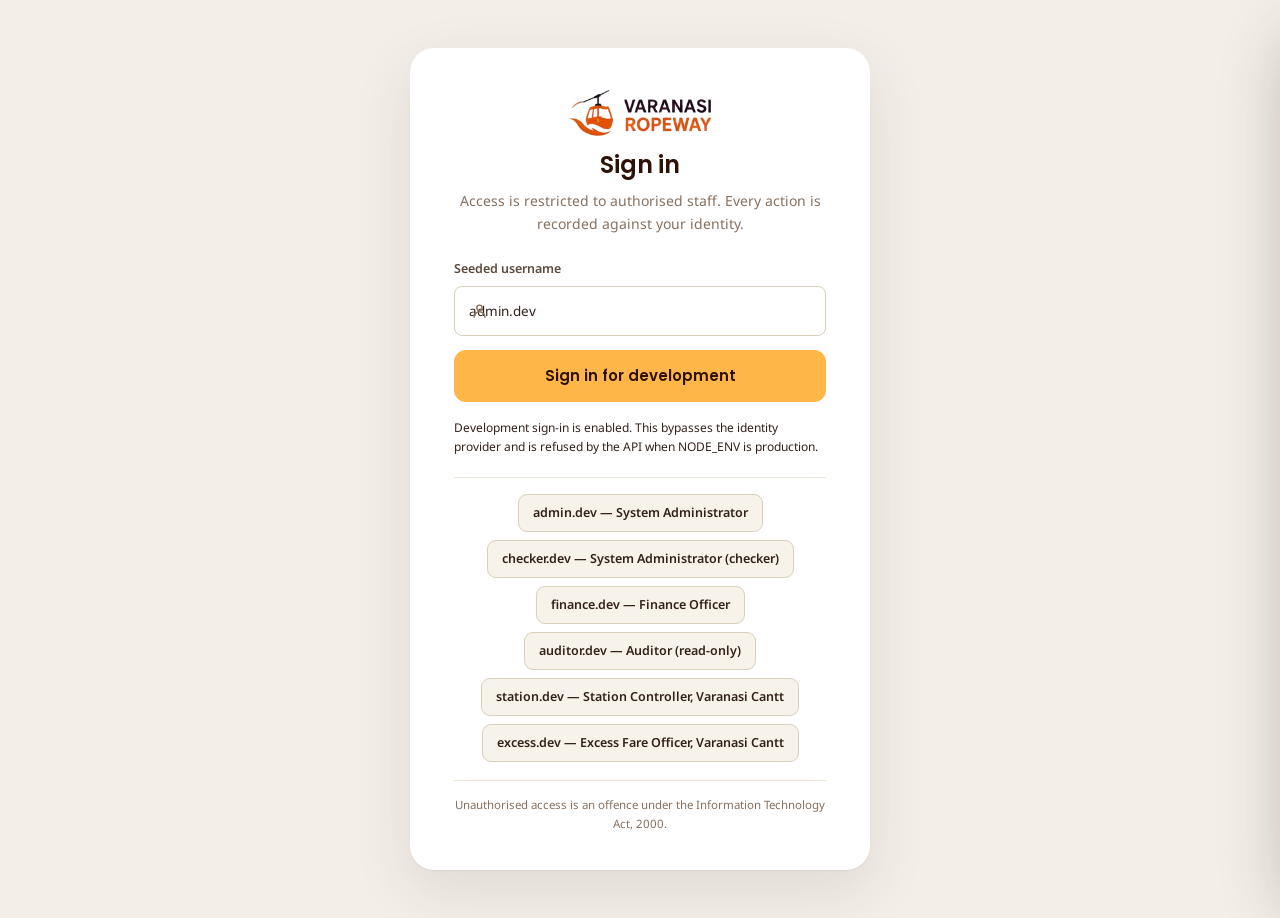
==== commit 5ebd9e59: "Full parity with fix/tester-bugs: real seed data, terminal sale flow, 12-screen console with exact s" ====
--- a/bos/index.html
+++ b/bos/index.html
@@ -1,120 +1,70 @@
 <!doctype html>
-<html lang="en">
+<html lang="en-IN">
 <head>
 <meta charset="utf-8">
 <meta name="viewport" content="width=device-width, initial-scale=1">
-<title>Back Office — Varanasi Ropeway AFC · UI Prototype</title>
+<title>Back Office — Varanasi Ropeway AFC</title>
 <link rel="preconnect" href="https://fonts.googleapis.com">
 <link rel="preconnect" href="https://fonts.gstatic.com" crossorigin>
 <link href="https://fonts.googleapis.com/css2?family=Poppins:wght@500;600;700&family=Noto+Sans:wght@400;500;600;700&family=Noto+Sans+Devanagari:wght@400;500;600&display=swap" rel="stylesheet">
 <link rel="stylesheet" href="../assets/css/bos.css">
+<style>
+  .req { color: var(--danger); font-style: normal; }
+  .hint { font-size: 12px; color: var(--b-ink-faint); margin-top: 5px; line-height: 1.5; }
+  .field label { display: block; font-size: 12.5px; font-weight: 600; color: var(--b-ink-soft); margin-bottom: 7px; }
+  .field { margin-bottom: 14px; }
+  .field input, .field select, .field textarea {
+    width: 100%; border: 1.5px solid var(--b-line-mid); border-radius: 8px;
+    padding: 10px 14px; font: inherit; font-size: 13.5px; background: #fff;
+  }
+  .field input:disabled { background: var(--b-card-warm); color: var(--b-ink-faint); }
+  .kv { display: flex; justify-content: space-between; gap: 14px; padding: 7px 0; border-bottom: 1px solid var(--b-line); font-size: 13.5px; }
+  .kv span { color: var(--b-ink-faint); }
+  .kv:last-child { border-bottom: none; }
+  .empty { padding: 28px 24px; color: var(--b-ink-faint); font-size: 13.5px; }
+  .empty .hint { margin-top: 4px; }
+  .btn-linklike { font: inherit; font-size: 13px; color: var(--b-orange-deep); }
+  .drawer-actions { display: flex; gap: 10px; margin-top: 18px; }
+  .apr-card + .apr-card { margin-top: 4px; }
+  #pageDesc { font-size: 12.5px; color: var(--b-ink-faint); margin-top: 2px; max-width: 900px; }
+  .bos-foot { display: flex; justify-content: space-between; gap: 18px; flex-wrap: wrap; padding: 10px 22px 24px; font-size: 11.5px; color: var(--b-ink-faint); }
+</style>
 </head>
 <body>
 
-<!-- ═══════════════ LOGIN ═══════════════ -->
-<section class="login" id="login">
-  <div class="login-scene">
-    <div class="scape" aria-hidden="true">
-      <div class="sun-glow"></div>
-      <div class="sun-core"></div>
-      <svg class="hills" viewBox="0 0 900 1200" preserveAspectRatio="xMidYMax slice">
-        <defs>
-          <filter id="soft1" x="-20%" y="-20%" width="140%" height="140%"><feGaussianBlur stdDeviation="7"/></filter>
-          <filter id="soft2" x="-20%" y="-20%" width="140%" height="140%"><feGaussianBlur stdDeviation="3"/></filter>
-        </defs>
-        <!-- far ridge, out of focus -->
-        <path filter="url(#soft1)" fill="#8a3410" opacity=".5"
-          d="M0 830 C 120 800, 200 770, 320 780 C 430 790, 470 750, 580 755 C 700 760, 760 730, 900 745 L 900 1200 L 0 1200 Z"/>
-        <!-- near ridge -->
-        <path filter="url(#soft2)" fill="#3a1808" opacity=".85"
-          d="M0 905 C 100 885, 190 860, 300 868 C 420 877, 500 840, 620 850 C 740 860, 800 835, 900 848 L 900 1200 L 0 1200 Z"/>
-        <!-- water -->
-        <rect x="0" y="1010" width="900" height="190" fill="#2a1206" opacity=".92"/>
-        <ellipse cx="450" cy="1052" rx="150" ry="14" fill="#ffcf5e" opacity=".22" filter="url(#soft2)"/>
-        <ellipse cx="450" cy="1090" rx="90" ry="9" fill="#ffcf5e" opacity=".14" filter="url(#soft2)"/>
-        <!-- cable line only — the brand mark carries the cabin motif -->
-        <path d="M-30 320 L 930 210" stroke="#1e0c04" stroke-width="3" opacity=".45"/>
-      </svg>
-    </div>
-    <div class="lc">
-      <div class="mark" aria-hidden="true">
-        <a class="brandplate" href="../index.html" title="Back to all modules"><img class="brandimg" src="../assets/img/logo.png" alt="Varanasi Ropeway — all modules"></a>
-      </div>
-      <h1>Back Office Portal</h1>
-      <p class="sub">Varanasi Ropeway · Automatic Fare Collection<br>वाराणसी रोपवे · स्वचालित किराया संग्रह</p>
-      <p class="orn">—&nbsp;&nbsp;◆&nbsp;&nbsp;—</p>
-      <div class="spacer"></div>
-      <div class="login-stats" aria-label="Deployment summary">
-        <div class="ls"><b>4</b><span>Stations</span></div>
-        <div class="ls"><b>41</b><span>Gates</span></div>
-        <div class="ls"><b>61</b><span>Devices</span></div>
-        <div class="ls"><b>05:00–21:00</b><span>Service hours</span></div>
-      </div>
-      <p class="login-foot">Manage · Monitor · Deliver &nbsp;·&nbsp; UI prototype, demo data only</p>
-    </div>
-  </div>
-
-  <div class="login-panel">
+<!-- ═══ LOGIN ═══ -->
+<section class="login" id="login" style="display:flex;align-items:center;justify-content:center;min-height:100vh">
+  <div class="login-panel" style="flex:1">
     <form class="login-card" id="loginForm" autocomplete="off">
-      <div class="shield" aria-hidden="true">
-        <svg viewBox="0 0 24 24" fill="none" stroke="currentColor" stroke-width="1.7" stroke-linecap="round" stroke-linejoin="round">
-          <path d="M12 2.5 4.5 5.5v5c0 4.6 3.1 8.4 7.5 10 4.4-1.6 7.5-5.4 7.5-10v-5z"/>
-          <circle cx="12" cy="10" r="2.6"/><path d="M8.3 16.7a4.6 4.6 0 0 1 7.4 0"/>
-        </svg>
-      </div>
-      <h2>Welcome back</h2>
-      <p class="lsub">Sign in to continue to the Back Office</p>
-      <div class="login-err" id="loginErr">Unknown or inactive user. Try one of the demo accounts below.</div>
+      <img class="loginlogo" src="../assets/img/logo.png" alt="Varanasi Ropeway" style="height:46px;width:auto;display:block;margin:0 auto 10px">
+      <h2 style="text-align:center">Sign in</h2>
+      <p class="lsub" style="text-align:center">Access is restricted to authorised staff. Every action is recorded against your identity.</p>
+      <div class="login-err" id="loginErr">—</div>
       <div class="field">
-        <label for="fUser">Username</label>
+        <label for="loginUser">Seeded username</label>
         <div class="fwrap">
           <svg viewBox="0 0 24 24" fill="none" stroke="currentColor" stroke-width="1.8" stroke-linecap="round" aria-hidden="true"><circle cx="12" cy="8" r="3.4"/><path d="M5 20a7 7 0 0 1 14 0"/></svg>
-          <input id="fUser" name="username" placeholder="e.g. admin.dev" required>
+          <input id="loginUser" value="admin.dev">
         </div>
       </div>
-      <div class="field">
-        <label for="fPass">Password</label>
-        <div class="fwrap">
-          <svg viewBox="0 0 24 24" fill="none" stroke="currentColor" stroke-width="1.8" stroke-linecap="round" aria-hidden="true"><rect x="5" y="10" width="14" height="10" rx="2.5"/><path d="M8.5 10V7.5a3.5 3.5 0 0 1 7 0V10"/></svg>
-          <input id="fPass" type="password" placeholder="any value — demo" required>
+      <button class="btn btn-primary btn-lg" type="submit" style="width:100%">Sign in for development</button>
+      <div class="notice-stale" style="margin-top:16px;font-size:12px">Development sign-in is enabled. This bypasses the identity provider and is refused by the API when NODE_ENV is production.</div>
+      <div class="demo-row">
+        <div class="demo-chips" id="devChips">
+          <button type="button" data-demo="admin.dev">admin.dev — System Administrator</button>
+          <button type="button" data-demo="checker.dev">checker.dev — System Administrator (checker)</button>
+          <button type="button" data-demo="finance.dev">finance.dev — Finance Officer</button>
+          <button type="button" data-demo="auditor.dev">auditor.dev — Auditor (read-only)</button>
+          <button type="button" data-demo="station.dev">station.dev — Station Controller, Varanasi Cantt</button>
+          <button type="button" data-demo="excess.dev">excess.dev — Excess Fare Officer, Varanasi Cantt</button>
         </div>
       </div>
-      <button class="btn btn-primary btn-lg" type="submit">
-        <svg width="19" height="19" viewBox="0 0 24 24" fill="none" stroke="currentColor" stroke-width="2" stroke-linecap="round" aria-hidden="true"><path d="M10 17l5-5-5-5"/><path d="M15 12H3"/><path d="M19 4h1a1 1 0 0 1 1 1v14a1 1 0 0 1-1 1h-1"/></svg>
-        Sign In
-      </button>
-      <div class="demo-row">
-        <p><b>Just press Sign In — the fields are pre-filled.</b> Or tap an account below; password is anything. Staff identity is Keycloak in the real system.</p>
-        <div class="demo-chips">
-          <button type="button" data-demo="admin.dev">admin.dev · full access</button>
-          <!-- duplicate experience, hidden: &lt;button type="button" data-demo="checker.dev"&gt;checker.dev · 2nd admin&lt;/button&gt; -->
-          <button type="button" data-demo="finance.dev">finance.dev · approves</button>
-          <button type="button" data-demo="station.dev">station.dev · 7 pages</button>
-          <!-- duplicate experience, hidden: &lt;button type="button" data-demo="tom.dev"&gt;tom.dev · 4 pages&lt;/button&gt; -->
-          <button type="button" data-demo="auditor.dev">auditor.dev · read-only</button>
-        </div>
-      </div>
+      <div class="login-foot2" style="margin-top:18px;padding-top:14px;border-top:1px solid var(--b-line);text-align:center;font-size:11.5px;color:var(--b-ink-faint);line-height:1.7">Unauthorised access is an offence under the Information Technology Act, 2000.</div>
     </form>
   </div>
 </section>
 
-<!-- ═══════════════ APP ═══════════════ -->
-<div class="app-scene" aria-hidden="true">
-  <div class="as-sun"></div>
-  <svg viewBox="0 0 1600 900" preserveAspectRatio="xMidYMax slice">
-    <defs>
-      <filter id="asb1" x="-20%" y="-20%" width="140%" height="140%"><feGaussianBlur stdDeviation="10"/></filter>
-      <filter id="asb2" x="-20%" y="-20%" width="140%" height="140%"><feGaussianBlur stdDeviation="4"/></filter>
-    </defs>
-    <path filter="url(#asb1)" fill="#8a3410" opacity=".5"
-      d="M0 640 C 220 600, 380 560, 560 575 C 760 592, 850 540, 1040 552 C 1240 565, 1380 528, 1600 545 L 1600 900 L 0 900 Z"/>
-    <path filter="url(#asb2)" fill="#3a1808" opacity=".85"
-      d="M0 720 C 180 695, 340 665, 520 678 C 720 692, 830 650, 1020 662 C 1230 676, 1400 645, 1600 660 L 1600 900 L 0 900 Z"/>
-    <rect x="0" y="790" width="1600" height="110" fill="#2a1206" opacity=".92"/>
-    <ellipse cx="800" cy="815" rx="220" ry="12" fill="#ffcf5e" opacity=".18" filter="url(#asb2)"/>
-    <path d="M-40 240 L 1640 130" stroke="#1e0c04" stroke-width="3" opacity=".4"/>
-  </svg>
-</div>
+<!-- ═══ APP SHELL ═══ -->
 <div class="app" id="app">
   <aside class="rail-b">
     <div class="brand"><a class="brandplate" href="../index.html" title="Back to all modules"><img class="brandimg" src="../assets/img/logo.png" alt="Varanasi Ropeway — all modules"></a></div>
@@ -126,61 +76,39 @@
     <div class="topbar">
       <div>
         <h1 id="pageTitle">Dashboard</h1>
-        <div class="crumb" id="pageCrumb">Operational overview</div>
+        <div id="pageDesc"></div>
       </div>
       <div class="tspace"></div>
-      <div class="search" id="searchWrap">
-        <svg viewBox="0 0 24 24" fill="none" stroke="currentColor" stroke-width="2" stroke-linecap="round" aria-hidden="true"><circle cx="11" cy="11" r="7"/><path d="M21 21l-4.5-4.5"/></svg>
-        <input id="searchBox" placeholder="Filter this page…" aria-label="Filter current page">
+      <div style="text-align:right;line-height:1.35">
+        <div style="font-weight:600;font-size:13.5px" id="topUserName">—</div>
+        <div style="font-size:11.5px;color:var(--b-ink-faint)" id="topUserRoles">—</div>
       </div>
-      <div class="who">
-        <div class="av" id="whoAv">A</div>
-        <div class="wt"><b id="whoName">—</b><span id="whoRole">—</span></div>
-        <span class="rolechip" id="whoChip">read-only</span>
-        <button class="btn btn-quiet" id="signOut" style="height:40px">Sign out</button>
-      </div>
+      <span class="chip info" id="roBadge" style="display:none">Read-only</span>
+      <button class="btn btn-quiet" id="signOut" style="height:40px">Sign out</button>
     </div>
 
-    <div class="content">
-      <div class="ro-note">
-        <svg width="18" height="18" viewBox="0 0 24 24" fill="none" stroke="currentColor" stroke-width="2" stroke-linecap="round" aria-hidden="true"><circle cx="12" cy="12" r="9"/><path d="M12 10.5V17"/><circle cx="12" cy="7.5" r=".4" fill="currentColor"/></svg>
-        You are signed in with a read-only role. Changes are disabled — the database enforces this in the real system, not just the interface.
-      </div>
-      <div id="content"></div>
+    <div class="content" id="content"></div>
+
+    <div class="bos-foot">
+      <span>All actions are recorded in an append-only audit trail retained for eight financial years (Companies Act 2013, s.128).</span>
+      <span>Times shown in IST.</span>
     </div>
   </div>
 </div>
 
-<!-- drawer + overlay + confirm + toast -->
-<div class="overlay" id="overlay"></div>
-<aside class="drawer" id="drawer" role="dialog" aria-modal="true" aria-labelledby="drawerTitle">
-  <header>
-    <h2 id="drawerTitle">Edit</h2>
-    <button class="iconbtn x" id="drawerClose" aria-label="Close">
-      <svg viewBox="0 0 24 24" fill="none" stroke="currentColor" stroke-width="2.2" stroke-linecap="round"><path d="M6 6l12 12M18 6L6 18"/></svg>
-    </button>
+<!-- drawer -->
+<div class="drawer-overlay" id="overlay"></div>
+<aside class="drawer" id="drawer">
+  <header style="padding:22px 26px 8px">
+    <h2 id="drawerTitle" style="font-size:18px">—</h2>
+    <div id="drawerSub" style="font-size:12.5px;color:var(--b-ink-faint);margin-top:4px"></div>
   </header>
-  <div class="dbody" id="drawerBody"></div>
-  <div class="dfoot">
-    <button class="btn btn-quiet" id="drawerCancel">Cancel</button>
-    <button class="btn btn-primary" id="drawerSave">Save</button>
-  </div>
+  <div id="drawerBody" style="padding:14px 26px 30px;overflow-y:auto"></div>
 </aside>
-
-<div class="confirm" id="confirm">
-  <div class="ccard">
-    <h3 id="confirmTitle">Delete?</h3>
-    <p id="confirmBody">This cannot be undone.</p>
-    <div class="cbtns">
-      <button class="btn btn-quiet" id="confirmNo">Cancel</button>
-      <button class="btn btn-danger" id="confirmYes">Delete</button>
-    </div>
-  </div>
-</div>
 
 <div class="toast" id="toast">
   <svg viewBox="0 0 24 24" fill="none" stroke="currentColor" stroke-width="2.4" stroke-linecap="round" stroke-linejoin="round" aria-hidden="true"><path d="M4 12.5l5 5L20 7"/></svg>
-  <span id="toastMsg">Saved</span>
+  <span id="toastMsg">OK</span>
 </div>
 
 <script src="https://cdnjs.cloudflare.com/ajax/libs/gsap/3.12.5/gsap.min.js"></script>
--- a/assets/css/bos.css
+++ b/assets/css/bos.css
@@ -642,3 +642,42 @@
 .rail-b .brand { padding: 18px 16px 12px; }
 .login-scene .mark .brandplate { border-radius: 16px; padding: 12px 18px; }
 .login-scene .mark .brandplate img { height: 52px; }
+
+/* headers carry the title only — no descriptive sub-lines */
+.card > header .sub { display: none; }
+
+/* sidebar: heavier nav labels */
+.nav a { font-weight: 600; }
+
+/* station performance — ranked horizontal bars (replaces the pill graph) */
+.sperf { padding: 8px 24px 18px; }
+.sp { margin: 12px 0; }
+.sp .spr { display: flex; justify-content: space-between; gap: 12px; font-size: 12.5px; margin-bottom: 6px; color: var(--b-ink-soft); }
+.sp .spr b { font-variant-numeric: tabular-nums; color: var(--b-ink); font-weight: 600; }
+.sp .spr .spc { font-family: var(--font-mono); font-size: 11px; color: var(--b-ink-faint); font-weight: 700; }
+.sp .track { height: 7px; background: #f0ebe0; border-radius: 4px; overflow: hidden; }
+.sp .fill { display: block; height: 100%; background: var(--b-orange); border-radius: 4px; }
+
+/* ── BOS color strip-down: neutrals + amber accent + semantic green/red only ── */
+.sp .fill { background: #35200e; }               /* data wears ink-brown, not orange */
+.chip.info { background: var(--b-card-warm); color: var(--b-ink-soft); }  /* blue retired */
+:root { --info: #5c4a3d; --info-bg: #f0ebe0; }   /* blue leaves the palette entirely */
+
+/* revenue chart v2 — area line, no pills */
+.achart { padding: 16px 24px 0; }
+.achart svg { display: block; width: 100%; height: auto; }
+.agrid { stroke: var(--b-line); stroke-dasharray: 4 5; }
+.alab { font: 600 11.5px 'Noto Sans', sans-serif; fill: var(--b-ink-faint); }
+.alab.on { font-weight: 700; fill: var(--b-ink); }
+.aval { font: 700 13.5px 'Poppins', sans-serif; fill: var(--b-ink); }
+/* sidebar type: bigger + heavier */
+.nav a { font-size: 14.5px; font-weight: 700; padding: 12px 14px; }
+.nav a svg { width: 19px; height: 19px; }
+.nav h6 { font-size: 10.5px; }
+.rail-b { width: 264px; }
+/* straggler sweep: one avatar style, amber-family accents only */
+.av-0, .av-1, .av-2, .av-3 { background: var(--b-dark); color: var(--b-amber); }
+:where(button, a, input, select, [tabindex]):focus-visible { outline-color: var(--b-amber-deep); }
+.fare-grid input.dirty { border-color: var(--b-amber-deep); background: #fff6e2; }
+.chk input { accent-color: var(--b-amber-deep); }
+.modegrid .m span svg { color: var(--b-ink-soft); }
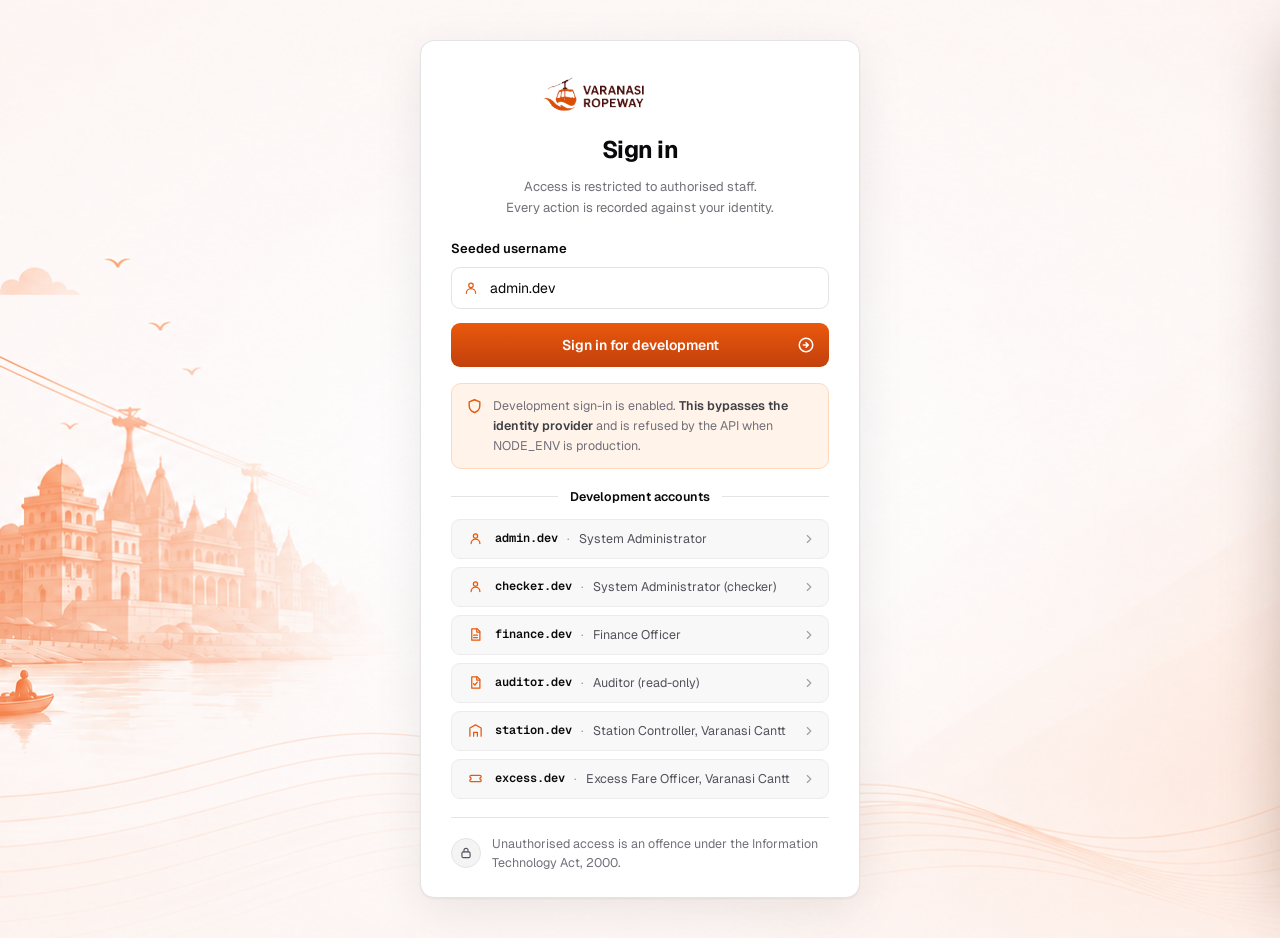
==== commit e1a46be4: "ToM shadcn redesign (light zinc, Geist), payment-summary + sign-in mocks, official transparent logo," ====
--- a/bos/index.html
+++ b/bos/index.html
@@ -6,7 +6,7 @@
 <title>Back Office — Varanasi Ropeway AFC</title>
 <link rel="preconnect" href="https://fonts.googleapis.com">
 <link rel="preconnect" href="https://fonts.gstatic.com" crossorigin>
-<link href="https://fonts.googleapis.com/css2?family=Poppins:wght@500;600;700&family=Noto+Sans:wght@400;500;600;700&family=Noto+Sans+Devanagari:wght@400;500;600&display=swap" rel="stylesheet">
+<link href="https://fonts.googleapis.com/css2?family=Poppins:wght@500;600;700&family=Noto+Sans:wght@400;500;600;700&family=Noto+Sans+Devanagari:wght@400;500;600&family=Geist:wght@400;500;600;700&family=Geist+Mono:wght@400;500;600&display=swap" rel="stylesheet">
 <link rel="stylesheet" href="../assets/css/bos.css">
 <style>
   .req { color: var(--danger); font-style: normal; }
@@ -28,40 +28,105 @@
   .apr-card + .apr-card { margin-top: 4px; }
   #pageDesc { font-size: 12.5px; color: var(--b-ink-faint); margin-top: 2px; max-width: 900px; }
   .bos-foot { display: flex; justify-content: space-between; gap: 18px; flex-wrap: wrap; padding: 10px 22px 24px; font-size: 11.5px; color: var(--b-ink-faint); }
+
+  /* ── sign-in redesign (mock) ── */
+  .blogin { position: relative; min-height: 100vh; display: grid; place-items: center; padding: 40px 20px; overflow: hidden; font-family: 'Geist', 'Noto Sans Devanagari', system-ui, sans-serif; }
+  .blogin-bg { position: absolute; inset: 0; pointer-events: none; background: url('../assets/img/login-bg.png') center / cover no-repeat; }
+  .blc {
+    position: relative; z-index: 1; width: min(440px, 100%);
+    background: #fff; border: 1px solid #e4e4e7; border-radius: 14px;
+    padding: 32px 30px 24px;
+    box-shadow: 0 1px 2px rgba(0,0,0,.05), 0 12px 50px rgba(9,9,11,.08);
+  }
+  .blc-logo { height: 46px; display: block; margin: 0 auto 12px; }
+  .blc h2 { text-align: center; font-size: 24px; font-weight: 700; letter-spacing: -.02em; color: #09090b; font-family: inherit; }
+  .blc-sub { text-align: center; font-size: 13px; color: #71717a; line-height: 1.6; margin: 8px 0 20px; }
+  .blc .login-err { margin-bottom: 12px; border-radius: 8px; }
+  .blc-label { display: block; font-size: 13px; font-weight: 600; color: #09090b; margin-bottom: 7px; }
+  .blc-input { position: relative; margin-bottom: 14px; }
+  .blc-input svg { position: absolute; left: 12px; top: 50%; transform: translateY(-50%); width: 16px; height: 16px; color: #ea580c; }
+  .blc-input input {
+    width: 100%; height: 42px; border-radius: 9px; border: 1px solid #e4e4e7; background: #fff;
+    padding: 0 12px 0 38px; font: inherit; font-size: 14px; color: #09090b;
+  }
+  .blc-input input:focus { outline: none; border-color: #ea580c; box-shadow: 0 0 0 3px rgba(234,88,12,.15); }
+  .blc-btn {
+    width: 100%; height: 44px; border-radius: 9px; border: none; cursor: pointer;
+    background: linear-gradient(180deg, #ea580c, #c2410c); color: #fff;
+    font: inherit; font-size: 14px; font-weight: 600;
+    display: flex; align-items: center; justify-content: center; gap: 10px; position: relative;
+  }
+  .blc-btn:hover { background: linear-gradient(180deg, #f97316, #ea580c); }
+  .blc-btn svg { width: 18px; height: 18px; position: absolute; right: 14px; }
+  .blc-note {
+    display: flex; gap: 10px; align-items: flex-start;
+    background: #fff3ea; border: 1px solid #ffd9bd; border-radius: 10px;
+    padding: 12px 14px; margin-top: 16px; font-size: 12.5px; color: #71717a; line-height: 1.6;
+  }
+  .blc-note b { color: #3f3f46; font-weight: 600; }
+  .blc-note svg { width: 17px; height: 17px; color: #ea580c; flex: 0 0 auto; margin-top: 2px; }
+  .blc-sep { display: flex; align-items: center; gap: 12px; margin: 18px 0 12px; }
+  .blc-sep::before, .blc-sep::after { content: ''; flex: 1; border-top: 1px solid #e4e4e7; }
+  .blc-sep span { font-size: 12.5px; font-weight: 600; color: #09090b; }
+  .blc-accounts { display: flex; flex-direction: column; gap: 8px; }
+  .blc-accounts button {
+    display: flex; align-items: center; gap: 9px; text-align: left;
+    min-height: 40px; padding: 8px 12px; border-radius: 9px; cursor: pointer;
+    border: 1px solid #ececee; background: #f8f8f8; font: inherit; font-size: 12.5px;
+    transition: border-color .12s, background .12s;
+  }
+  .blc-accounts button:hover { border-color: #d4d4d8; background: #fff; }
+  .blc-accounts .ai { width: 22px; height: 22px; display: grid; place-items: center; color: #ea580c; flex: 0 0 auto; }
+  .blc-accounts .ai svg { width: 15px; height: 15px; }
+  .blc-accounts b { font-family: 'Geist Mono', ui-monospace, monospace; font-weight: 600; font-size: 12px; color: #09090b; }
+  .blc-accounts i { font-style: normal; color: #a1a1aa; }
+  .blc-accounts .ar { color: #52525b; flex: 1; }
+  .blc-accounts .chev { width: 14px; height: 14px; color: #a1a1aa; flex: 0 0 auto; }
+  .blc-foot {
+    display: flex; align-items: center; gap: 11px;
+    margin-top: 18px; padding-top: 16px; border-top: 1px solid #e4e4e7;
+    font-size: 12.5px; color: #71717a; line-height: 1.55;
+  }
+  .blc-foot .fi { width: 30px; height: 30px; border-radius: 50%; flex: 0 0 auto; display: grid; place-items: center; background: #f4f4f5; border: 1px solid #e4e4e7; color: #52525b; }
+  .blc-foot .fi svg { width: 14px; height: 14px; }
 </style>
 </head>
 <body>
 
 <!-- ═══ LOGIN ═══ -->
-<section class="login" id="login" style="display:flex;align-items:center;justify-content:center;min-height:100vh">
-  <div class="login-panel" style="flex:1">
-    <form class="login-card" id="loginForm" autocomplete="off">
-      <img class="loginlogo" src="../assets/img/logo.png" alt="Varanasi Ropeway" style="height:46px;width:auto;display:block;margin:0 auto 10px">
-      <h2 style="text-align:center">Sign in</h2>
-      <p class="lsub" style="text-align:center">Access is restricted to authorised staff. Every action is recorded against your identity.</p>
-      <div class="login-err" id="loginErr">—</div>
-      <div class="field">
-        <label for="loginUser">Seeded username</label>
-        <div class="fwrap">
-          <svg viewBox="0 0 24 24" fill="none" stroke="currentColor" stroke-width="1.8" stroke-linecap="round" aria-hidden="true"><circle cx="12" cy="8" r="3.4"/><path d="M5 20a7 7 0 0 1 14 0"/></svg>
-          <input id="loginUser" value="admin.dev">
-        </div>
-      </div>
-      <button class="btn btn-primary btn-lg" type="submit" style="width:100%">Sign in for development</button>
-      <div class="notice-stale" style="margin-top:16px;font-size:12px">Development sign-in is enabled. This bypasses the identity provider and is refused by the API when NODE_ENV is production.</div>
-      <div class="demo-row">
-        <div class="demo-chips" id="devChips">
-          <button type="button" data-demo="admin.dev">admin.dev — System Administrator</button>
-          <button type="button" data-demo="checker.dev">checker.dev — System Administrator (checker)</button>
-          <button type="button" data-demo="finance.dev">finance.dev — Finance Officer</button>
-          <button type="button" data-demo="auditor.dev">auditor.dev — Auditor (read-only)</button>
-          <button type="button" data-demo="station.dev">station.dev — Station Controller, Varanasi Cantt</button>
-          <button type="button" data-demo="excess.dev">excess.dev — Excess Fare Officer, Varanasi Cantt</button>
-        </div>
-      </div>
-      <div class="login-foot2" style="margin-top:18px;padding-top:14px;border-top:1px solid var(--b-line);text-align:center;font-size:11.5px;color:var(--b-ink-faint);line-height:1.7">Unauthorised access is an offence under the Information Technology Act, 2000.</div>
-    </form>
-  </div>
+<section id="login" class="blogin">
+  <div class="blogin-bg" aria-hidden="true"></div>
+  <form class="blc" id="loginForm" autocomplete="off">
+    <img class="blc-logo" src="../assets/img/logo.png" alt="Varanasi Ropeway">
+    <h2>Sign in</h2>
+    <p class="blc-sub">Access is restricted to authorised staff.<br>Every action is recorded against your identity.</p>
+    <div class="login-err" id="loginErr">—</div>
+    <label class="blc-label" for="loginUser">Seeded username</label>
+    <div class="blc-input">
+      <svg viewBox="0 0 24 24" fill="none" stroke="currentColor" stroke-width="1.8" stroke-linecap="round" aria-hidden="true"><circle cx="12" cy="8" r="3.4"/><path d="M5 20a7 7 0 0 1 14 0"/></svg>
+      <input id="loginUser" value="admin.dev">
+    </div>
+    <button class="blc-btn" type="submit"><span>Sign in for development</span>
+      <svg viewBox="0 0 24 24" fill="none" stroke="currentColor" stroke-width="2" stroke-linecap="round" stroke-linejoin="round"><circle cx="12" cy="12" r="9"/><path d="M8.5 12h6M12 9l3 3-3 3"/></svg>
+    </button>
+    <div class="blc-note">
+      <svg viewBox="0 0 24 24" fill="none" stroke="currentColor" stroke-width="2" stroke-linecap="round" stroke-linejoin="round"><path d="M12 2.5 4.5 5.5v5c0 4.6 3.1 8.4 7.5 10 4.4-1.6 7.5-5.4 7.5-10v-5z"/></svg>
+      <div>Development sign-in is enabled. <b>This bypasses the identity provider</b> and is refused by the API when NODE_ENV is production.</div>
+    </div>
+    <div class="blc-sep"><span>Development accounts</span></div>
+    <div class="blc-accounts" id="devChips">
+      <button type="button" data-demo="admin.dev"><span class="ai"><svg viewBox="0 0 24 24" fill="none" stroke="currentColor" stroke-width="2" stroke-linecap="round"><circle cx="12" cy="8" r="3.4"/><path d="M5 20a7 7 0 0 1 14 0"/></svg></span><b>admin.dev</b><i>·</i><span class="ar">System Administrator</span><svg class="chev" viewBox="0 0 24 24" fill="none" stroke="currentColor" stroke-width="2" stroke-linecap="round" stroke-linejoin="round"><path d="M9 6l6 6-6 6"/></svg></button>
+      <button type="button" data-demo="checker.dev"><span class="ai"><svg viewBox="0 0 24 24" fill="none" stroke="currentColor" stroke-width="2" stroke-linecap="round"><circle cx="12" cy="8" r="3.4"/><path d="M5 20a7 7 0 0 1 14 0"/></svg></span><b>checker.dev</b><i>·</i><span class="ar">System Administrator (checker)</span><svg class="chev" viewBox="0 0 24 24" fill="none" stroke="currentColor" stroke-width="2" stroke-linecap="round" stroke-linejoin="round"><path d="M9 6l6 6-6 6"/></svg></button>
+      <button type="button" data-demo="finance.dev"><span class="ai"><svg viewBox="0 0 24 24" fill="none" stroke="currentColor" stroke-width="2" stroke-linecap="round" stroke-linejoin="round"><path d="M6 3h9l4 4v14H6z"/><path d="M14 3v5h5M9 13h6M9 17h6"/></svg></span><b>finance.dev</b><i>·</i><span class="ar">Finance Officer</span><svg class="chev" viewBox="0 0 24 24" fill="none" stroke="currentColor" stroke-width="2" stroke-linecap="round" stroke-linejoin="round"><path d="M9 6l6 6-6 6"/></svg></button>
+      <button type="button" data-demo="auditor.dev"><span class="ai"><svg viewBox="0 0 24 24" fill="none" stroke="currentColor" stroke-width="2" stroke-linecap="round" stroke-linejoin="round"><path d="M6 3h9l4 4v14H6z"/><path d="M14 3v5h5M9 14l2 2 4-4.5"/></svg></span><b>auditor.dev</b><i>·</i><span class="ar">Auditor (read-only)</span><svg class="chev" viewBox="0 0 24 24" fill="none" stroke="currentColor" stroke-width="2" stroke-linecap="round" stroke-linejoin="round"><path d="M9 6l6 6-6 6"/></svg></button>
+      <button type="button" data-demo="station.dev"><span class="ai"><svg viewBox="0 0 24 24" fill="none" stroke="currentColor" stroke-width="2" stroke-linecap="round" stroke-linejoin="round"><path d="M3 21V8l9-5 9 5v13"/><path d="M9 21v-6h6v6"/></svg></span><b>station.dev</b><i>·</i><span class="ar">Station Controller, Varanasi Cantt</span><svg class="chev" viewBox="0 0 24 24" fill="none" stroke="currentColor" stroke-width="2" stroke-linecap="round" stroke-linejoin="round"><path d="M9 6l6 6-6 6"/></svg></button>
+      <button type="button" data-demo="excess.dev"><span class="ai"><svg viewBox="0 0 24 24" fill="none" stroke="currentColor" stroke-width="2" stroke-linecap="round" stroke-linejoin="round"><path d="M3 9a2 2 0 0 1 2-2h14a2 2 0 0 1 2 2v1a2 2 0 0 0 0 4v1a2 2 0 0 1-2 2H5a2 2 0 0 1-2-2v-1a2 2 0 0 0 0-4z"/></svg></span><b>excess.dev</b><i>·</i><span class="ar">Excess Fare Officer, Varanasi Cantt</span><svg class="chev" viewBox="0 0 24 24" fill="none" stroke="currentColor" stroke-width="2" stroke-linecap="round" stroke-linejoin="round"><path d="M9 6l6 6-6 6"/></svg></button>
+    </div>
+    <div class="blc-foot">
+      <span class="fi"><svg viewBox="0 0 24 24" fill="none" stroke="currentColor" stroke-width="2" stroke-linecap="round"><rect x="5" y="10" width="14" height="10" rx="2.5"/><path d="M8.5 10V7.5a3.5 3.5 0 0 1 7 0V10"/></svg></span>
+      Unauthorised access is an offence under the Information Technology Act, 2000.
+    </div>
+  </form>
 </section>
 
 <!-- ═══ APP SHELL ═══ -->
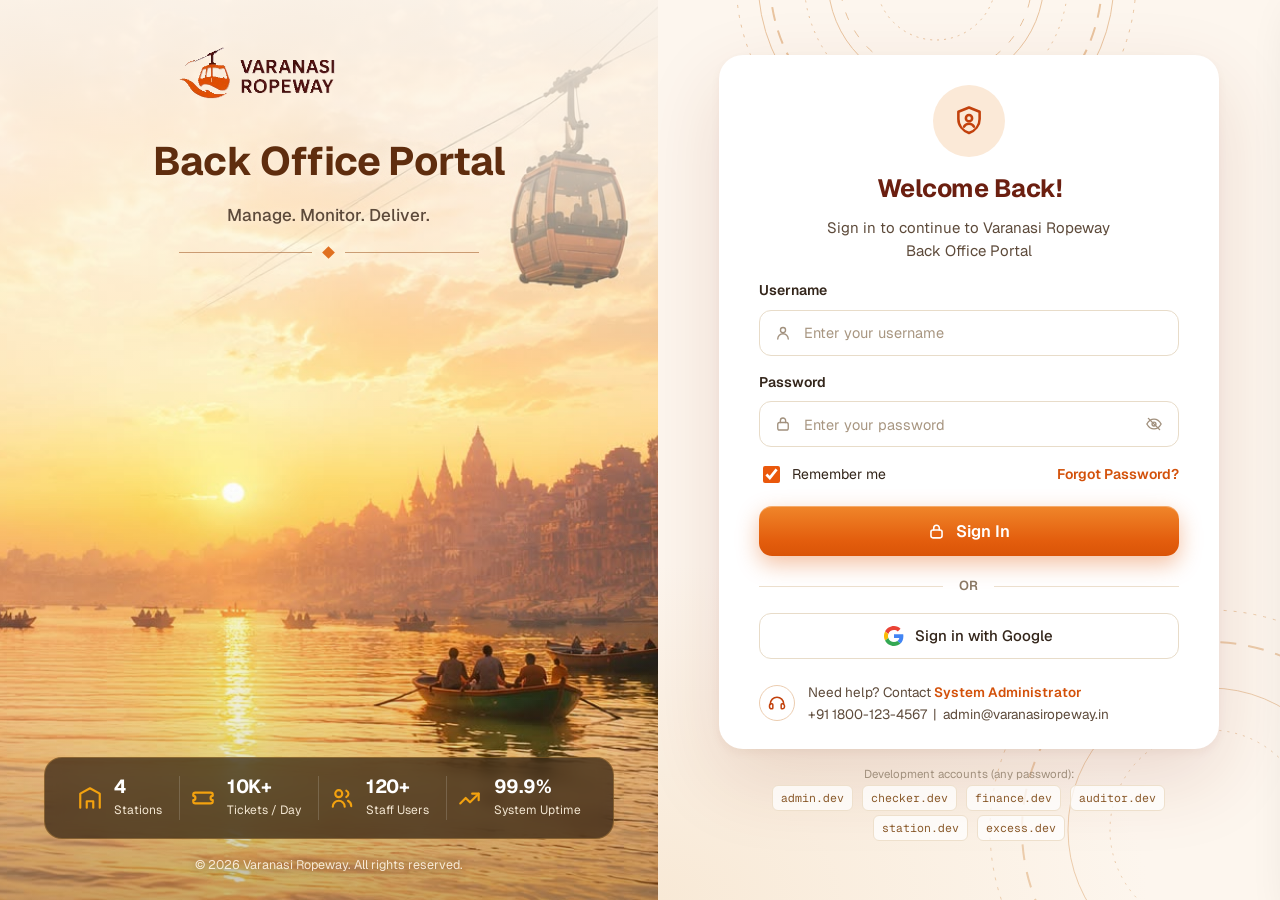
==== commit 72552928: "BOS + ToM redesign: carved-tab sidebar, split-hero sign-in, ghats terminal skin, Hindi language swit" ====
--- a/bos/index.html
+++ b/bos/index.html
@@ -3,138 +3,110 @@
 <head>
 <meta charset="utf-8">
 <meta name="viewport" content="width=device-width, initial-scale=1">
+<meta name="theme-color" content="#fafafa">
 <title>Back Office — Varanasi Ropeway AFC</title>
 <link rel="preconnect" href="https://fonts.googleapis.com">
 <link rel="preconnect" href="https://fonts.gstatic.com" crossorigin>
-<link href="https://fonts.googleapis.com/css2?family=Poppins:wght@500;600;700&family=Noto+Sans:wght@400;500;600;700&family=Noto+Sans+Devanagari:wght@400;500;600&family=Geist:wght@400;500;600;700&family=Geist+Mono:wght@400;500;600&display=swap" rel="stylesheet">
+<link href="https://fonts.googleapis.com/css2?family=Noto+Sans+Devanagari:wght@400;500;600&family=Geist:wght@400;500;600;700&family=Geist+Mono:wght@400;500;600&display=swap" rel="stylesheet">
 <link rel="stylesheet" href="../assets/css/bos.css">
+<link rel="stylesheet" href="../assets/css/bos-login.css">
 <style>
   .req { color: var(--danger); font-style: normal; }
   .hint { font-size: 12px; color: var(--b-ink-faint); margin-top: 5px; line-height: 1.5; }
-  .field label { display: block; font-size: 12.5px; font-weight: 600; color: var(--b-ink-soft); margin-bottom: 7px; }
-  .field { margin-bottom: 14px; }
-  .field input, .field select, .field textarea {
-    width: 100%; border: 1.5px solid var(--b-line-mid); border-radius: 8px;
-    padding: 10px 14px; font: inherit; font-size: 13.5px; background: #fff;
-  }
-  .field input:disabled { background: var(--b-card-warm); color: var(--b-ink-faint); }
   .kv { display: flex; justify-content: space-between; gap: 14px; padding: 7px 0; border-bottom: 1px solid var(--b-line); font-size: 13.5px; }
   .kv span { color: var(--b-ink-faint); }
   .kv:last-child { border-bottom: none; }
   .empty { padding: 28px 24px; color: var(--b-ink-faint); font-size: 13.5px; }
   .empty .hint { margin-top: 4px; }
-  .btn-linklike { font: inherit; font-size: 13px; color: var(--b-orange-deep); }
-  .drawer-actions { display: flex; gap: 10px; margin-top: 18px; }
+    .drawer-actions { display: flex; gap: 10px; margin-top: 18px; }
   .apr-card + .apr-card { margin-top: 4px; }
-  #pageDesc { font-size: 12.5px; color: var(--b-ink-faint); margin-top: 2px; max-width: 900px; }
-  .bos-foot { display: flex; justify-content: space-between; gap: 18px; flex-wrap: wrap; padding: 10px 22px 24px; font-size: 11.5px; color: var(--b-ink-faint); }
+  #pageDesc { display: none; }
+  .bos-foot { display: flex; justify-content: space-between; gap: 18px; flex-wrap: wrap; padding: 12px 28px 24px; font-size: 11.5px; color: var(--b-ink-soft); }
 
-  /* ── sign-in redesign (mock) ── */
-  .blogin { position: relative; min-height: 100vh; display: grid; place-items: center; padding: 40px 20px; overflow: hidden; font-family: 'Geist', 'Noto Sans Devanagari', system-ui, sans-serif; }
-  .blogin-bg { position: absolute; inset: 0; pointer-events: none; background: url('../assets/img/login-bg.png') center / cover no-repeat; }
-  .blc {
-    position: relative; z-index: 1; width: min(440px, 100%);
-    background: #fff; border: 1px solid #e4e4e7; border-radius: 14px;
-    padding: 32px 30px 24px;
-    box-shadow: 0 1px 2px rgba(0,0,0,.05), 0 12px 50px rgba(9,9,11,.08);
-  }
-  .blc-logo { height: 46px; display: block; margin: 0 auto 12px; }
-  .blc h2 { text-align: center; font-size: 24px; font-weight: 700; letter-spacing: -.02em; color: #09090b; font-family: inherit; }
-  .blc-sub { text-align: center; font-size: 13px; color: #71717a; line-height: 1.6; margin: 8px 0 20px; }
-  .blc .login-err { margin-bottom: 12px; border-radius: 8px; }
-  .blc-label { display: block; font-size: 13px; font-weight: 600; color: #09090b; margin-bottom: 7px; }
-  .blc-input { position: relative; margin-bottom: 14px; }
-  .blc-input svg { position: absolute; left: 12px; top: 50%; transform: translateY(-50%); width: 16px; height: 16px; color: #ea580c; }
-  .blc-input input {
-    width: 100%; height: 42px; border-radius: 9px; border: 1px solid #e4e4e7; background: #fff;
-    padding: 0 12px 0 38px; font: inherit; font-size: 14px; color: #09090b;
-  }
-  .blc-input input:focus { outline: none; border-color: #ea580c; box-shadow: 0 0 0 3px rgba(234,88,12,.15); }
-  .blc-btn {
-    width: 100%; height: 44px; border-radius: 9px; border: none; cursor: pointer;
-    background: linear-gradient(180deg, #ea580c, #c2410c); color: #fff;
-    font: inherit; font-size: 14px; font-weight: 600;
-    display: flex; align-items: center; justify-content: center; gap: 10px; position: relative;
-  }
-  .blc-btn:hover { background: linear-gradient(180deg, #f97316, #ea580c); }
-  .blc-btn svg { width: 18px; height: 18px; position: absolute; right: 14px; }
-  .blc-note {
-    display: flex; gap: 10px; align-items: flex-start;
-    background: #fff3ea; border: 1px solid #ffd9bd; border-radius: 10px;
-    padding: 12px 14px; margin-top: 16px; font-size: 12.5px; color: #71717a; line-height: 1.6;
-  }
-  .blc-note b { color: #3f3f46; font-weight: 600; }
-  .blc-note svg { width: 17px; height: 17px; color: #ea580c; flex: 0 0 auto; margin-top: 2px; }
-  .blc-sep { display: flex; align-items: center; gap: 12px; margin: 18px 0 12px; }
-  .blc-sep::before, .blc-sep::after { content: ''; flex: 1; border-top: 1px solid #e4e4e7; }
-  .blc-sep span { font-size: 12.5px; font-weight: 600; color: #09090b; }
-  .blc-accounts { display: flex; flex-direction: column; gap: 8px; }
-  .blc-accounts button {
-    display: flex; align-items: center; gap: 9px; text-align: left;
-    min-height: 40px; padding: 8px 12px; border-radius: 9px; cursor: pointer;
-    border: 1px solid #ececee; background: #f8f8f8; font: inherit; font-size: 12.5px;
-    transition: border-color .12s, background .12s;
-  }
-  .blc-accounts button:hover { border-color: #d4d4d8; background: #fff; }
-  .blc-accounts .ai { width: 22px; height: 22px; display: grid; place-items: center; color: #ea580c; flex: 0 0 auto; }
-  .blc-accounts .ai svg { width: 15px; height: 15px; }
-  .blc-accounts b { font-family: 'Geist Mono', ui-monospace, monospace; font-weight: 600; font-size: 12px; color: #09090b; }
-  .blc-accounts i { font-style: normal; color: #a1a1aa; }
-  .blc-accounts .ar { color: #52525b; flex: 1; }
-  .blc-accounts .chev { width: 14px; height: 14px; color: #a1a1aa; flex: 0 0 auto; }
-  .blc-foot {
-    display: flex; align-items: center; gap: 11px;
-    margin-top: 18px; padding-top: 16px; border-top: 1px solid #e4e4e7;
-    font-size: 12.5px; color: #71717a; line-height: 1.55;
-  }
-  .blc-foot .fi { width: 30px; height: 30px; border-radius: 50%; flex: 0 0 auto; display: grid; place-items: center; background: #f4f4f5; border: 1px solid #e4e4e7; color: #52525b; }
-  .blc-foot .fi svg { width: 14px; height: 14px; }
 </style>
 </head>
 <body>
 
-<!-- ═══ LOGIN ═══ -->
+<!-- ═══ LOGIN — split hero ═══ -->
 <section id="login" class="blogin">
-  <div class="blogin-bg" aria-hidden="true"></div>
-  <form class="blc" id="loginForm" autocomplete="off">
-    <img class="blc-logo" src="../assets/img/logo.png" alt="Varanasi Ropeway">
-    <h2>Sign in</h2>
-    <p class="blc-sub">Access is restricted to authorised staff.<br>Every action is recorded against your identity.</p>
-    <div class="login-err" id="loginErr">—</div>
-    <label class="blc-label" for="loginUser">Seeded username</label>
-    <div class="blc-input">
-      <svg viewBox="0 0 24 24" fill="none" stroke="currentColor" stroke-width="1.8" stroke-linecap="round" aria-hidden="true"><circle cx="12" cy="8" r="3.4"/><path d="M5 20a7 7 0 0 1 14 0"/></svg>
-      <input id="loginUser" value="admin.dev">
+  <div class="lg-left">
+    <img class="lgl-logo" src="../assets/img/logo.png" alt="Varanasi Ropeway" width="300" height="67">
+    <div class="lgl-head">
+      <h1>Back Office Portal</h1>
+      <p>Manage. Monitor. Deliver.</p>
+      <div class="lgl-orn" aria-hidden="true"><span></span><i></i><span></span></div>
     </div>
-    <button class="blc-btn" type="submit"><span>Sign in for development</span>
-      <svg viewBox="0 0 24 24" fill="none" stroke="currentColor" stroke-width="2" stroke-linecap="round" stroke-linejoin="round"><circle cx="12" cy="12" r="9"/><path d="M8.5 12h6M12 9l3 3-3 3"/></svg>
-    </button>
-    <div class="blc-note">
-      <svg viewBox="0 0 24 24" fill="none" stroke="currentColor" stroke-width="2" stroke-linecap="round" stroke-linejoin="round"><path d="M12 2.5 4.5 5.5v5c0 4.6 3.1 8.4 7.5 10 4.4-1.6 7.5-5.4 7.5-10v-5z"/></svg>
-      <div>Development sign-in is enabled. <b>This bypasses the identity provider</b> and is refused by the API when NODE_ENV is production.</div>
+    <div class="lgl-spacer"></div>
+    <div class="lgl-stats">
+      <div class="ls"><svg viewBox="0 0 24 24" fill="none" stroke="currentColor" stroke-width="2" stroke-linecap="round" stroke-linejoin="round"><path d="M3 21V8l9-5 9 5v13"/><path d="M9 21v-6h6v6"/></svg><div><b>4</b><span>Stations</span></div></div>
+      <div class="ls"><svg viewBox="0 0 24 24" fill="none" stroke="currentColor" stroke-width="2" stroke-linecap="round" stroke-linejoin="round"><path d="M3 9a2 2 0 0 1 2-2h14a2 2 0 0 1 2 2v1a2 2 0 0 0 0 4v1a2 2 0 0 1-2 2H5a2 2 0 0 1-2-2v-1a2 2 0 0 0 0-4z"/></svg><div><b>10K+</b><span>Tickets / Day</span></div></div>
+      <div class="ls"><svg viewBox="0 0 24 24" fill="none" stroke="currentColor" stroke-width="2" stroke-linecap="round"><circle cx="9" cy="8" r="3.2"/><path d="M3.5 20a5.5 5.5 0 0 1 11 0"/><path d="M16 5.2a3.2 3.2 0 0 1 0 5.9M17.5 14.6a5.5 5.5 0 0 1 3 4.9"/></svg><div><b>120+</b><span>Staff Users</span></div></div>
+      <div class="ls"><svg viewBox="0 0 24 24" fill="none" stroke="currentColor" stroke-width="2" stroke-linecap="round" stroke-linejoin="round"><path d="M3 17l5-5 4 4 8-8"/><path d="M14 8h6v6"/></svg><div><b>99.9%</b><span>System Uptime</span></div></div>
     </div>
-    <div class="blc-sep"><span>Development accounts</span></div>
-    <div class="blc-accounts" id="devChips">
-      <button type="button" data-demo="admin.dev"><span class="ai"><svg viewBox="0 0 24 24" fill="none" stroke="currentColor" stroke-width="2" stroke-linecap="round"><circle cx="12" cy="8" r="3.4"/><path d="M5 20a7 7 0 0 1 14 0"/></svg></span><b>admin.dev</b><i>·</i><span class="ar">System Administrator</span><svg class="chev" viewBox="0 0 24 24" fill="none" stroke="currentColor" stroke-width="2" stroke-linecap="round" stroke-linejoin="round"><path d="M9 6l6 6-6 6"/></svg></button>
-      <button type="button" data-demo="checker.dev"><span class="ai"><svg viewBox="0 0 24 24" fill="none" stroke="currentColor" stroke-width="2" stroke-linecap="round"><circle cx="12" cy="8" r="3.4"/><path d="M5 20a7 7 0 0 1 14 0"/></svg></span><b>checker.dev</b><i>·</i><span class="ar">System Administrator (checker)</span><svg class="chev" viewBox="0 0 24 24" fill="none" stroke="currentColor" stroke-width="2" stroke-linecap="round" stroke-linejoin="round"><path d="M9 6l6 6-6 6"/></svg></button>
-      <button type="button" data-demo="finance.dev"><span class="ai"><svg viewBox="0 0 24 24" fill="none" stroke="currentColor" stroke-width="2" stroke-linecap="round" stroke-linejoin="round"><path d="M6 3h9l4 4v14H6z"/><path d="M14 3v5h5M9 13h6M9 17h6"/></svg></span><b>finance.dev</b><i>·</i><span class="ar">Finance Officer</span><svg class="chev" viewBox="0 0 24 24" fill="none" stroke="currentColor" stroke-width="2" stroke-linecap="round" stroke-linejoin="round"><path d="M9 6l6 6-6 6"/></svg></button>
-      <button type="button" data-demo="auditor.dev"><span class="ai"><svg viewBox="0 0 24 24" fill="none" stroke="currentColor" stroke-width="2" stroke-linecap="round" stroke-linejoin="round"><path d="M6 3h9l4 4v14H6z"/><path d="M14 3v5h5M9 14l2 2 4-4.5"/></svg></span><b>auditor.dev</b><i>·</i><span class="ar">Auditor (read-only)</span><svg class="chev" viewBox="0 0 24 24" fill="none" stroke="currentColor" stroke-width="2" stroke-linecap="round" stroke-linejoin="round"><path d="M9 6l6 6-6 6"/></svg></button>
-      <button type="button" data-demo="station.dev"><span class="ai"><svg viewBox="0 0 24 24" fill="none" stroke="currentColor" stroke-width="2" stroke-linecap="round" stroke-linejoin="round"><path d="M3 21V8l9-5 9 5v13"/><path d="M9 21v-6h6v6"/></svg></span><b>station.dev</b><i>·</i><span class="ar">Station Controller, Varanasi Cantt</span><svg class="chev" viewBox="0 0 24 24" fill="none" stroke="currentColor" stroke-width="2" stroke-linecap="round" stroke-linejoin="round"><path d="M9 6l6 6-6 6"/></svg></button>
-      <button type="button" data-demo="excess.dev"><span class="ai"><svg viewBox="0 0 24 24" fill="none" stroke="currentColor" stroke-width="2" stroke-linecap="round" stroke-linejoin="round"><path d="M3 9a2 2 0 0 1 2-2h14a2 2 0 0 1 2 2v1a2 2 0 0 0 0 4v1a2 2 0 0 1-2 2H5a2 2 0 0 1-2-2v-1a2 2 0 0 0 0-4z"/></svg></span><b>excess.dev</b><i>·</i><span class="ar">Excess Fare Officer, Varanasi Cantt</span><svg class="chev" viewBox="0 0 24 24" fill="none" stroke="currentColor" stroke-width="2" stroke-linecap="round" stroke-linejoin="round"><path d="M9 6l6 6-6 6"/></svg></button>
+    <div class="lgl-copy">© 2026 Varanasi Ropeway. All rights reserved.</div>
+  </div>
+  <div class="lg-right">
+   <div class="lg-col">
+    <form class="lgc" id="loginForm" autocomplete="off">
+      <div class="lgc-badge"><svg viewBox="0 0 24 24" fill="none" stroke="currentColor" stroke-width="1.8" stroke-linecap="round" stroke-linejoin="round"><path d="M12 2.5 4.5 5.5v5c0 4.6 3.1 8.4 7.5 10 4.4-1.6 7.5-5.4 7.5-10v-5z"/><circle cx="12" cy="10" r="2.2"/><path d="M8.5 16a4 4 0 0 1 7 0"/></svg></div>
+      <h2>Welcome Back!</h2>
+      <p class="lgc-sub">Sign in to continue to Varanasi Ropeway<br>Back Office Portal</p>
+      <div class="login-err" id="loginErr">—</div>
+      <label class="lgc-label" for="loginUser">Username</label>
+      <div class="lgc-input">
+        <svg viewBox="0 0 24 24" fill="none" stroke="currentColor" stroke-width="1.8" stroke-linecap="round" aria-hidden="true"><circle cx="12" cy="8" r="3.4"/><path d="M5 20a7 7 0 0 1 14 0"/></svg>
+        <input id="loginUser" name="username" autocomplete="username" spellcheck="false" autocapitalize="off" placeholder="Enter your username" required>
+      </div>
+      <label class="lgc-label" for="loginPass">Password</label>
+      <div class="lgc-input">
+        <svg viewBox="0 0 24 24" fill="none" stroke="currentColor" stroke-width="1.8" stroke-linecap="round" aria-hidden="true"><rect x="5" y="10" width="14" height="10" rx="2.5"/><path d="M8.5 10V7.5a3.5 3.5 0 0 1 7 0V10"/></svg>
+        <input id="loginPass" type="password" placeholder="Enter your password" autocomplete="current-password">
+        <button type="button" class="eye" id="pwToggle" aria-label="Show password"><svg viewBox="0 0 24 24" fill="none" stroke="currentColor" stroke-width="1.8" stroke-linecap="round" stroke-linejoin="round"><path d="M2.5 12S6 5.5 12 5.5 21.5 12 21.5 12 18 18.5 12 18.5 2.5 12 2.5 12z"/><circle cx="12" cy="12" r="2.6"/><path d="M4.5 4.5l15 15"/></svg></button>
+      </div>
+      <div class="lgc-row">
+        <label class="lgc-remember"><input type="checkbox" checked> Remember me</label>
+        <a href="#" class="lgc-forgot" id="forgotLink">Forgot Password?</a>
+      </div>
+      <button class="lgc-btn" type="submit">
+        <svg viewBox="0 0 24 24" fill="none" stroke="currentColor" stroke-width="2" stroke-linecap="round"><rect x="5" y="10" width="14" height="10" rx="2.5"/><path d="M8.5 10V7.5a3.5 3.5 0 0 1 7 0V10"/></svg>
+        Sign In
+      </button>
+      <div class="lgc-or"><span>OR</span></div>
+      <button class="lgc-google" type="button" id="googleBtn">
+        <svg viewBox="0 0 48 48" aria-hidden="true"><path fill="#EA4335" d="M24 9.5c3.5 0 6.6 1.2 9 3.5l6.7-6.7C35.6 2.5 30.2 0 24 0 14.6 0 6.5 5.4 2.6 13.2l7.8 6.1C12.3 13.2 17.7 9.5 24 9.5z"/><path fill="#4285F4" d="M46.5 24.5c0-1.6-.1-3.1-.4-4.5H24v9h12.7c-.6 3-2.3 5.5-4.8 7.2l7.6 5.9c4.4-4.1 7-10.1 7-17.6z"/><path fill="#FBBC05" d="M10.4 28.7a14.5 14.5 0 0 1 0-9.4l-7.8-6.1a24 24 0 0 0 0 21.6z"/><path fill="#34A853" d="M24 48c6.2 0 11.4-2 15.5-5.9l-7.6-5.9c-2.1 1.4-4.8 2.3-7.9 2.3-6.3 0-11.7-3.7-13.6-9.8l-7.8 6.1C6.5 42.6 14.6 48 24 48z"/></svg>
+        Sign in with Google
+      </button>
+      <div class="lgc-help">
+        <svg viewBox="0 0 24 24" fill="none" stroke="currentColor" stroke-width="1.8" stroke-linecap="round" stroke-linejoin="round"><path d="M4 13a8 8 0 0 1 16 0"/><path d="M3 15.5A2.5 2.5 0 0 1 5.5 13H6a1 1 0 0 1 1 1v4a1 1 0 0 1-1 1h-.5A2.5 2.5 0 0 1 3 16.5zM21 15.5a2.5 2.5 0 0 0-2.5-2.5H18a1 1 0 0 0-1 1v4a1 1 0 0 0 1 1h.5a2.5 2.5 0 0 0 2.5-2.5z"/></svg>
+        <div>Need help? Contact <b>System Administrator</b><br><span>+91 1800-123-4567&nbsp; | &nbsp;admin@varanasiropeway.in</span></div>
+      </div>
+
+    </form>
+    <div class="lgc-dev" id="devChips">
+      <span>Development accounts (any password):</span>
+      <button type="button" data-demo="admin.dev">admin.dev</button>
+      <button type="button" data-demo="checker.dev">checker.dev</button>
+      <button type="button" data-demo="finance.dev">finance.dev</button>
+      <button type="button" data-demo="auditor.dev">auditor.dev</button>
+      <button type="button" data-demo="station.dev">station.dev</button>
+      <button type="button" data-demo="excess.dev">excess.dev</button>
     </div>
-    <div class="blc-foot">
-      <span class="fi"><svg viewBox="0 0 24 24" fill="none" stroke="currentColor" stroke-width="2" stroke-linecap="round"><rect x="5" y="10" width="14" height="10" rx="2.5"/><path d="M8.5 10V7.5a3.5 3.5 0 0 1 7 0V10"/></svg></span>
-      Unauthorised access is an offence under the Information Technology Act, 2000.
-    </div>
-  </form>
+   </div>
+  </div>
 </section>
 
 <!-- ═══ APP SHELL ═══ -->
 <div class="app" id="app">
   <aside class="rail-b">
-    <div class="brand"><a class="brandplate" href="../index.html" title="Back to all modules"><img class="brandimg" src="../assets/img/logo.png" alt="Varanasi Ropeway — all modules"></a></div>
+    <div class="brand">
+      <button class="hamb" id="railToggle" aria-label="Toggle navigation" aria-expanded="true" aria-controls="nav">
+        <span></span><span></span><span></span>
+      </button>
+      <a class="brandplate" href="../index.html" title="Back to all modules"><img class="brandimg" src="../assets/img/logo.png" alt="Varanasi Ropeway — all modules" width="171" height="38"></a>
+      <span class="bspace" aria-hidden="true"></span>
+    </div>
     <nav class="nav" id="nav" aria-label="Primary"></nav>
-    <div class="rfoot">Phase 1 · demo data in this browser only<br><button class="btn-linklike" id="resetData" style="color:#c4a583;text-decoration:underline;font-size:11.5px;padding:0">Reset demo data</button></div>
+    <div class="rfoot">Phase 1 · demo data in this browser only<br><button class="btn-linklike" id="resetData" style="text-decoration:underline;padding:0">Reset demo data</button></div>
   </aside>
 
   <div class="main">
@@ -144,7 +116,7 @@
         <div id="pageDesc"></div>
       </div>
       <div class="tspace"></div>
-      <div style="text-align:right;line-height:1.35">
+      <div style="text-align:right;line-height:1.35;white-space:nowrap">
         <div style="font-weight:600;font-size:13.5px" id="topUserName">—</div>
         <div style="font-size:11.5px;color:var(--b-ink-faint)" id="topUserRoles">—</div>
       </div>
--- a/assets/css/bos.css
+++ b/assets/css/bos.css
@@ -1,683 +1,440 @@
 /* ════════════════════════════════════════════════════════════
-   Varanasi Ropeway AFC — desktop skin v2
-   Reference: Behance "Pharmacy Management Admin Dashboard"
-   translated to the project palette:
-     forest green  →  deep brown  #22150a / #2e1206
-     lime accent   →  amber       #ffb648  (dark ink on it)
-     canvas        →  warm mist   #f3efe8
-     signature     →  orange      #ef7519  (pill-bars, marks)
-   Flat surfaces, floating sidebar island, pill geometry.
-   Every text/ground pair verified ≥ 4.5:1.
+   Varanasi Ropeway AFC — Back Office skin v5 "shadcn"
+   ------------------------------------------------------------
+   Flat monochrome console, shadcn/ui component specs done in
+   vanilla CSS (no build step in this prototype):
+     · zinc token set — white surfaces, #fafafa canvas,
+       zinc-200 hairlines, zinc-900 actions
+     · button h-36 rounded-6 font-500; input h-36 with ring
+       focus; card rounded-12 shadow-sm; badge rounded-6
+     · colour appears ONLY as semantic status (green pass,
+       red refuse, amber pending) — never decoration
+     · Geist + Geist Mono
+   Every text/ground pair ≥ 4.5:1 (AA). Only classes actually
+   rendered by bos.js / bos/index.html are styled; the legacy
+   var aliases at the bottom of :root are consumed by inline
+   styles in bos.js and by efo/index.html (which links this
+   file before tom.css).
    ════════════════════════════════════════════════════════════ */
 
 :root {
-  --b-canvas: #f3efe8;
-  --b-card: #ffffff;
-  --b-card-warm: #f8f3ea;
-  --b-ink: #33221a;
-  --b-ink-soft: #5c4a3d;
-  --b-ink-faint: #86705f;
-  --b-maroon: #2e1206;            /* headings: near-black brown */
-  --b-line: #ece5d8;
-  --b-line-mid: #d9cfbc;
-  --b-dark: #2e1206;              /* featured surfaces */
-  --b-dark-2: #22150a;            /* sidebar island   */
-  --b-amber: #ffb648;             /* THE accent (lime role) */
-  --b-amber-deep: #f5a623;
-  --b-orange: #ef7519;            /* signature / illustrative */
-  --b-orange-deep: #c94802;
-  --b-grad: linear-gradient(180deg, #3d2410, #22150a);   /* dark hero fills */
-  --b-grad-hover: linear-gradient(180deg, #4a2c13, #2a1a0c);
-  --b-gold: #c8922a;
-  --b-rail: #22150a;
-  --b-rail-2: #33200f;
-  --b-rail-ink: #f3e6d2;
-  --b-rail-dim: #b99a72;
-  --ok: #17663d;   --ok-bg: #e3f3e6;
-  --warn: #8a5a00; --warn-bg: #fdf3d8;
-  --danger: #a1211f; --danger-bg: #fbe9e2;
-  --info: #1b4f80; --info-bg: #e8f1fa;
-  --shadow-card: 0 1px 2px rgba(46, 18, 6, .05);
-  --shadow-pop: 0 24px 70px rgba(46, 18, 6, .3);
-  --r: 14px; --r-lg: 20px; --r-xl: 24px;
-  --font-display: 'Poppins', 'Noto Sans', system-ui, sans-serif;
-  --font-body: 'Noto Sans', 'Noto Sans Devanagari', system-ui, sans-serif;
-  --font-mono: ui-monospace, 'SF Mono', Menlo, Consolas, monospace;
+  --bg: #fafafa;
+  --surface: #ffffff;
+  --well: #f4f4f5;             /* zinc-100 · shadcn muted */
+  --ink: #18181b;              /* zinc-900 */
+  --ink-2: #3f3f46;            /* zinc-700 */
+  --ink-3: #71717a;            /* zinc-500 — 4.6:1 on white */
+  --line: #e4e4e7;             /* zinc-200 */
+  --line-2: #d4d4d8;           /* zinc-300 */
+  --accent-hover: #3f3f46;
+  --ok: #15803d;   --ok-bg: #f0fdf4;   --ok-line: #bbf7d0;
+  --warn: #a16207; --warn-bg: #fefce8; --warn-line: #fde68a;
+  --danger: #b91c1c; --danger-bg: #fef2f2; --danger-line: #fecaca;
+  --brand: #ea580c;            /* saffron thread — nav marker, hovers */
+  --brand-deep: #c2410c;       /* 5.4:1 on white — safe as text */
+  --brand-bg: #fff7ed;  --brand-line: #ffedd5;
+  --rail: #9a3412;             /* sidebar column — white text 7.6:1 */
+  --shadow-sm: 0 1px 2px rgba(0, 0, 0, .05);
+  --shadow-md: 0 2px 8px rgba(0, 0, 0, .06), 0 8px 24px rgba(0, 0, 0, .05);
+  --shadow-pop: 0 16px 48px rgba(0, 0, 0, .16);
+  --r-badge: 6px; --r: 6px; --r-md: 8px; --r-card: 12px;
+  --font-display: 'Geist', 'Noto Sans Devanagari', system-ui, sans-serif;
+  --font-body: 'Geist', 'Noto Sans Devanagari', system-ui, sans-serif;
+  --font-mono: 'Geist Mono', ui-monospace, 'SF Mono', Menlo, Consolas, monospace;
+
+  /* legacy aliases — consumed by bos.js inline styles and efo/index.html */
+  --b-ink: var(--ink);
+  --b-ink-soft: var(--ink-2);
+  --b-ink-faint: var(--ink-3);
+  --b-line: var(--line);
+  --b-line-mid: var(--line-2);
+  --b-card-warm: var(--well);
+  --b-canvas: var(--bg);
+  --b-card: var(--surface);
+  --b-maroon: var(--ink);
+  --b-dark: var(--ink);
+  --b-amber: var(--ink);
+  --b-amber-deep: var(--ink-2);
+  --b-orange: #ea580c;         /* EFO's accent lives here */
+  --b-orange-deep: #c2410c;
+  --info: var(--ink-2); --info-bg: var(--well);
 }
 
 * { box-sizing: border-box; }
+:root { color-scheme: light; }
 html, body { margin: 0; height: 100%; }
 body {
-  font-family: var(--font-body); font-size: 13.5px; line-height: 1.6;
-  color: var(--b-ink); background: var(--b-canvas);
-  -webkit-font-smoothing: antialiased;
-}
+  font-family: var(--font-body); font-size: 13.5px; line-height: 1.55;
+  color: var(--ink); background: var(--bg);
+  -webkit-font-smoothing: antialiased; text-rendering: optimizeLegibility;
+  -webkit-tap-highlight-color: transparent;
+}
+button, a, input, select, label { touch-action: manipulation; }
 button { font: inherit; color: inherit; background: none; border: none; padding: 0; cursor: pointer; }
-input, select { font: inherit; color: var(--b-ink); }
-:where(button, a, input, select, [tabindex]):focus-visible {
-  outline: 3px solid var(--b-orange); outline-offset: 2px; border-radius: 6px;
-}
-h1, h2, h3 { margin: 0; font-family: var(--font-display); font-weight: 600; color: var(--b-maroon); letter-spacing: -.01em; }
-.app-scene { display: none; }   /* retired scenic backdrop */
-
-/* ════════ LOGIN ════════ */
-.login { display: flex; min-height: 100vh; padding: 16px; gap: 16px; }
-.login-scene {
-  flex: 1.05; position: relative; overflow: hidden; border-radius: var(--r-xl);
-  background:
-    radial-gradient(ellipse 700px 420px at 50% 66%, rgba(240, 187, 13, .5), transparent 60%),
-    linear-gradient(180deg, #2b1a0e 0%, #7c2d12 24%, #c2410c 48%, #f97028 66%, #f3a20f 78%, #b45309 100%);
-  display: flex; flex-direction: column; align-items: center; text-align: center;
-  padding: 64px 48px 44px; color: #fff;
-}
-.login-scene .scape { position: absolute; inset: 0; overflow: hidden; }
-.login-scene .scape .hills { position: absolute; inset: 0; width: 100%; height: 100%; }
-.login-scene .sun-glow {
-  position: absolute; left: 50%; top: 56%; transform: translate(-50%, -50%);
-  width: 560px; height: 560px; border-radius: 50%;
-  background: radial-gradient(circle, rgba(255,233,173,.85) 0%, rgba(255,214,120,.35) 42%, transparent 68%);
-  filter: blur(6px);
-}
-.login-scene .sun-core {
-  position: absolute; left: 50%; top: 56%; transform: translate(-50%, -50%);
-  width: 190px; height: 190px; border-radius: 50%;
-  background: #fff3c4; filter: blur(2px); opacity: .95;
-}
-.login-scene .lc { position: relative; z-index: 2; display: flex; flex-direction: column; align-items: center; flex: 1; }
-.login-scene .mark svg { width: 110px; height: 80px; }
-.login-scene h1 {
-  color: #fff; font-size: clamp(28px, 3vw, 40px); font-weight: 700; line-height: 1.14;
-  margin-top: 18px; text-shadow: 0 4px 34px rgba(43, 26, 14, .55); letter-spacing: -.015em;
-}
-.login-scene .sub { font-size: 15px; color: #ffe9c4; margin-top: 12px; font-weight: 500; line-height: 1.65; }
-.login-scene .orn { margin: 24px 0 0; color: #ffd98a; font-size: 14px; letter-spacing: .35em; }
-.login-scene .spacer { flex: 1; }
-.login-stats {
-  position: relative; z-index: 2;
-  display: flex; gap: 8px; flex-wrap: wrap; justify-content: center;
-  background: rgba(26, 15, 5, .72); border: 1px solid rgba(255, 182, 72, .35);
-  border-radius: 18px; padding: 16px 20px; backdrop-filter: blur(6px);
-}
-.login-stats .ls { padding: 2px 18px; text-align: center; }
-.login-stats .ls + .ls { border-left: 1px solid rgba(255, 255, 255, .16); }
-.login-stats b { display: block; font-family: var(--font-display); font-weight: 600; font-size: 20px; color: var(--b-amber); line-height: 1.25; }
-.login-stats span { font-size: 12px; color: #f3e6d2; }
-.login-foot { position: relative; z-index: 2; margin-top: 20px; font-size: 12px; color: #e8cba0; }
-
-.login-panel { flex: 1; display: grid; place-items: center; padding: 32px 24px; }
-.login-card {
-  width: min(460px, 100%); background: var(--b-card);
-  border-radius: var(--r-xl); box-shadow: var(--shadow-card);
-  padding: 42px 44px 36px;
-}
-.login-card .shield {
-  width: 78px; height: 78px; margin: 0 auto 16px; border-radius: 24px;
-  background: var(--b-dark); color: var(--b-amber);
-  display: grid; place-items: center;
-}
-.login-card .shield svg { width: 38px; height: 38px; }
-.login-card h2 { font-size: 24px; text-align: center; }
-.login-card .lsub { text-align: center; color: var(--b-ink-faint); margin: 6px 0 24px; font-size: 14px; }
-.field { margin-bottom: 16px; }
-.field label { display: block; font-size: 12.5px; font-weight: 600; color: var(--b-ink-soft); margin-bottom: 7px; }
-.field .fwrap { position: relative; }
-.field .fwrap svg {
-  position: absolute; left: 16px; top: 50%; transform: translateY(-50%);
-  width: 19px; height: 19px; color: var(--b-ink-faint);
-}
-.field input, .field select {
-  width: 100%; height: 50px; border-radius: 11px;
-  border: 1.5px solid var(--b-line-mid); background: #fff;
-  padding: 0 18px 0 46px; font-size: 14.5px;
-}
-.field select { padding-left: 16px; border-radius: 11px; }
-.field input:focus, .field select:focus { border-color: var(--b-dark); outline: none; box-shadow: 0 0 0 3px rgba(46, 18, 6, .12); }
-.login-err { color: var(--danger); background: var(--danger-bg); border-radius: 12px; padding: 10px 14px; font-size: 13.5px; margin-bottom: 14px; display: none; }
-.login-err.show { display: block; }
-
-/* ════════ BUTTONS — flat pills ════════ */
+input, select, textarea { font: inherit; color: var(--ink); }
+::placeholder { color: #a1a1aa; opacity: 1; }
+:where(button, a, input, select, textarea, [tabindex]):focus-visible {
+  outline: 2px solid var(--brand); outline-offset: 2px; border-radius: 4px;
+}
+h1, h2, h3 {
+  margin: 0; font-family: var(--font-display); font-weight: 600;
+  color: var(--ink); letter-spacing: -.01em; text-wrap: balance;
+}
+.nav, .tscroll, .drawer #drawerBody { scrollbar-width: thin; scrollbar-color: #d4d4d8 transparent; }
+
+/* ════════ BUTTONS — shadcn variants ════════ */
 .btn {
-  display: inline-flex; align-items: center; justify-content: center; gap: 9px;
-  height: 44px; padding: 0 20px; border-radius: 10px;
-  font-family: var(--font-display); font-weight: 600; font-size: 13.5px;
-  white-space: nowrap; transition: transform .12s ease, background .12s, filter .12s;
+  display: inline-flex; align-items: center; justify-content: center; gap: 8px;
+  height: 36px; padding: 0 16px; border-radius: var(--r);
+  font-family: var(--font-display); font-weight: 500; font-size: 13.5px;
+  white-space: nowrap;
+  transition: background .12s, border-color .12s, color .12s, transform .1s;
 }
 .btn:active { transform: scale(.98); }
-.btn-primary { background: var(--b-amber); color: var(--b-dark); }
-.btn-primary:hover { background: var(--b-amber-deep); }
-.btn-ghost { border: 1.5px solid var(--b-line-mid); color: var(--b-ink); background: var(--b-card); }
-.btn-ghost:hover { border-color: var(--b-dark); }
-.btn-danger { border: 1.5px solid var(--danger); color: var(--danger); background: var(--b-card); }
-.btn-danger:hover { background: var(--danger-bg); }
-.btn-quiet { color: var(--b-ink-soft); border: 1.5px solid var(--b-line-mid); background: var(--b-card); }
-.btn-quiet:hover { border-color: var(--b-ink-soft); }
-.btn-lg { height: 52px; font-size: 15px; width: 100%; border-radius: 12px; }
+.btn-primary { background: var(--ink); color: #fff; box-shadow: var(--shadow-sm); }
+.btn-primary:hover { background: var(--accent-hover); }
+.btn-ghost { border: 1px solid var(--line-2); color: var(--ink); background: var(--surface); box-shadow: var(--shadow-sm); }
+.btn-ghost:hover { background: var(--well); }
+.btn-danger { border: 1px solid var(--danger-line); color: var(--danger); background: var(--surface); }
+.btn-danger:hover { background: var(--danger-bg); border-color: var(--danger); }
+.btn-quiet { color: var(--ink-2); border: 1px solid var(--line-2); background: var(--surface); }
+.btn-quiet:hover { background: var(--well); color: var(--ink); }
 .btn:disabled { opacity: .45; cursor: not-allowed; }
-
-.demo-row { margin-top: 20px; border-top: 1px solid var(--b-line); padding-top: 16px; }
-.demo-row p { margin: 0 0 10px; font-size: 12px; color: var(--b-ink-faint); text-align: center; }
+.btn, a.btn { text-decoration: none; }
+.btn-linklike { font: inherit; font-size: 13px; color: var(--ink); text-underline-offset: 3px; }
+
+/* ToM sign-in reuses these before tom.css re-skins them */
+.demo-row { margin-top: 20px; border-top: 1px solid var(--line); padding-top: 16px; }
+.demo-row p { margin: 0 0 10px; font-size: 12px; color: var(--ink-3); text-align: center; }
 .demo-chips { display: flex; gap: 8px; justify-content: center; flex-wrap: wrap; }
 .demo-chips button {
-  font-size: 12.5px; font-weight: 600; color: var(--b-ink);
-  background: var(--b-card-warm); border: 1px solid var(--b-line-mid);
-  padding: 8px 14px; border-radius: 9px;
-}
-.demo-chips button:hover { background: var(--b-amber); border-color: var(--b-amber); color: var(--b-dark); }
-
-/* ════════ APP SHELL — floating island layout ════════ */
-.app { display: none; min-height: 100vh; padding: 16px; gap: 16px; }
+  font-size: 12.5px; font-weight: 500; color: var(--ink);
+  background: var(--surface); border: 1px solid var(--line-2);
+  padding: 7px 12px; border-radius: var(--r);
+}
+.demo-chips button:hover { background: var(--well); }
+
+/* ════════ FORMS — shadcn input geometry (also used by EFO) ════════ */
+.field { margin-bottom: 16px; }
+.field label { display: block; font-size: 13px; font-weight: 500; color: var(--ink); margin-bottom: 6px; }
+.field input, .field select, .field textarea {
+  width: 100%; height: 36px; border-radius: var(--r);
+  border: 1px solid var(--line-2); background: var(--surface);
+  padding: 0 12px; font-size: 13.5px; box-shadow: var(--shadow-sm);
+  transition: border-color .12s, box-shadow .12s;
+}
+.field textarea { height: auto; padding: 9px 12px; }
+.field input:focus, .field select:focus, .field textarea:focus {
+  border-color: var(--ink); outline: none;
+  box-shadow: 0 0 0 3px rgba(24, 24, 27, .08);
+}
+.field input:disabled { background: var(--well); color: var(--ink-2); box-shadow: none; }
+.fhelp { font-size: 11.5px; color: var(--ink-3); margin-top: 5px; line-height: 1.55; }
+.chk { display: inline-flex; align-items: center; gap: 8px; font-size: 13px; margin: 4px 14px 4px 0; cursor: pointer; }
+.chk input { width: 15px; height: 15px; accent-color: var(--ink); }
+.login-err { color: var(--danger); background: var(--danger-bg); border: 1px solid var(--danger-line); border-radius: var(--r); padding: 10px 12px; font-size: 13px; margin-bottom: 14px; display: none; }
+.login-err.show { display: block; }
+
+select {
+  appearance: none; -webkit-appearance: none;
+  background-color: var(--surface); color: var(--ink);
+  background-image: url("data:image/svg+xml,%3Csvg xmlns='http://www.w3.org/2000/svg' width='14' height='14' viewBox='0 0 24 24' fill='none' stroke='%2371717a' stroke-width='2' stroke-linecap='round' stroke-linejoin='round'%3E%3Cpath d='M6 9l6 6 6-6'/%3E%3C/svg%3E");
+  background-repeat: no-repeat;
+  background-position: right 10px center;
+  background-size: 14px;
+  padding-right: 32px !important;
+}
+
+/* ════════ APP SHELL — flat, hairline-divided ════════ */
+.app { display: none; min-height: 100vh; }
 .app.on { display: flex; }
 
+/* brand rail — saffron column; the active item is a canvas-coloured
+   pill carved into the content with concave corner notches */
 .rail-b {
-  width: 252px; flex: 0 0 auto;
-  position: sticky; top: 16px; height: calc(100vh - 32px);
-  background: var(--b-rail); color: var(--b-rail-ink);
-  border-radius: var(--r-xl);
-  display: flex; flex-direction: column; overflow: hidden;
-}
+  width: 232px; flex: 0 0 auto;
+  position: sticky; top: 0; height: 100vh;
+  background: var(--rail); color: rgba(255, 255, 255, .92);
+  border-radius: 0 0 22px 0;
+  display: flex; flex-direction: column;
+  transition: width .3s cubic-bezier(.33, .9, .25, 1);
+}
+.nav a span { white-space: nowrap; overflow: hidden; max-width: 160px; transition: opacity .18s, max-width .3s cubic-bezier(.33, .9, .25, 1); }
+/* collapsed rail — icon-only */
+body.rail-collapsed .rail-b { width: 72px; }
+body.rail-collapsed .rail-b .rfoot { display: none; }
+body.rail-collapsed .nav { padding-top: 14px; }
+body.rail-collapsed .nav a { justify-content: center; gap: 0; padding-left: 0; padding-right: 0; }
+body.rail-collapsed .nav a span { opacity: 0; max-width: 0; }
+body.rail-collapsed .nav h6 { opacity: 0; height: 0; margin: 10px 0 0; overflow: hidden; }
+/* white header band — hamburger + logo, continuous with the topbar */
 .rail-b .brand {
-  display: flex; gap: 12px; align-items: center; padding: 22px 20px 18px;
-}
-.rail-b .brand svg { width: 46px; height: 35px; flex: 0 0 auto; }
-.rail-b .brand b { display: block; font-family: var(--font-display); font-weight: 600; font-size: 15px; line-height: 1.25; color: #fff; }
-.rail-b .brand span { font-size: 11px; color: var(--b-rail-dim); }
-.nav { flex: 1; overflow-y: auto; padding: 8px 14px 14px; display: flex; flex-direction: column; gap: 3px; }
+  display: flex; align-items: center; gap: 8px;
+  height: 65px; flex: 0 0 auto; padding: 0 12px;
+  background: var(--surface); border-bottom: 1px solid var(--line);
+}
+.brand .bspace { width: 36px; flex: 0 0 auto; }
+.brandplate { display: inline-flex; margin: 0 auto; border-radius: var(--r-md); padding: 4px 6px; }
+.brandplate img { height: 38px; width: auto; display: block; }
+body.rail-collapsed .rail-b .brand { padding: 0; justify-content: center; }
+body.rail-collapsed .brandplate, body.rail-collapsed .brand .bspace { display: none; }
+.nav { flex: 1; overflow-y: auto; overflow-x: hidden; padding: 6px 0 16px 12px; display: flex; flex-direction: column; gap: 2px; }
 .nav h6 {
-  margin: 16px 12px 7px; font-size: 9.5px; font-weight: 700; letter-spacing: .16em;
-  text-transform: uppercase; color: #8a6b47;
-}
+  margin: 16px 10px 5px; font-size: 10.5px; font-weight: 500;
+  color: rgba(255, 255, 255, .55); letter-spacing: .06em; text-transform: uppercase;
+}
+.nav h6:first-child { margin-top: 8px; }
 .nav a {
-  display: flex; align-items: center; gap: 12px; text-decoration: none;
-  color: var(--b-rail-ink); font-size: 13px; font-weight: 500;
-  padding: 11px 14px; border-radius: 12px; line-height: 1.2;
-}
-.nav a svg { width: 18px; height: 18px; flex: 0 0 auto; opacity: .85; }
-.nav a:hover { background: var(--b-rail-2); }
+  position: relative;
+  display: flex; align-items: center; gap: 10px; text-decoration: none;
+  color: rgba(255, 255, 255, .92); font-size: 13.5px; font-weight: 500;
+  padding: 9px 12px; margin-right: 12px; border-radius: 999px; line-height: 1.3;
+  transition: background .1s, color .1s;
+}
+.nav a svg { width: 16px; height: 16px; flex: 0 0 auto; color: rgba(255, 255, 255, .75); transition: color .1s; }
+.nav a:hover { background: rgba(255, 255, 255, .12); }
+.nav a:hover svg { color: #fff; }
+/* the carved tab */
 .nav a.on {
-  background: var(--b-amber); color: var(--b-dark);
-  font-family: var(--font-display); font-weight: 600;
-}
-.nav a.on svg { opacity: 1; }
-.nav .cnt {
-  margin-left: auto; font-size: 11px; font-weight: 700;
-  background: rgba(255, 255, 255, .13); border-radius: 6px; padding: 1px 7px;
-  font-variant-numeric: tabular-nums;
-}
-.nav a.on .cnt { background: rgba(46, 18, 6, .18); }
+  background: var(--bg); color: var(--ink); font-weight: 550;
+  margin-right: 0; border-radius: 999px 0 0 999px; padding-left: 14px;
+}
+.nav a.on svg { color: var(--brand-deep); }
+.nav a.on::before, .nav a.on::after {
+  content: ''; position: absolute; right: 0; width: 22px; height: 22px;
+  border-radius: 50%; pointer-events: none;
+}
+.nav a.on::before { top: -22px; box-shadow: 8px 8px 0 4px var(--bg); }
+.nav a.on::after { bottom: -22px; box-shadow: 8px -8px 0 4px var(--bg); }
+.rail-b :where(button, a):focus-visible { outline-color: #fff; }
 .rail-b .rfoot {
-  margin: 12px; padding: 14px 16px; border-radius: 16px;
-  background: var(--b-rail-2); font-size: 11px; color: var(--b-rail-dim); line-height: 1.6;
-}
-.rail-b .rfoot button { color: var(--b-amber) !important; }
-
-/* ════════ MAIN COLUMN ════════ */
-.main { flex: 1; min-width: 0; display: flex; flex-direction: column; gap: 16px; }
+  padding: 14px 16px; border-top: 1px solid rgba(255, 255, 255, .18);
+  font-size: 11.5px; color: rgba(255, 255, 255, .65); line-height: 1.6;
+}
+.rail-b .rfoot button { color: rgba(255, 255, 255, .75) !important; font-size: 11.5px !important; }
+.rail-b .rfoot button:hover { color: #fff !important; }
+
+.main { flex: 1; min-width: 0; display: flex; flex-direction: column; }
 .topbar {
-  display: flex; align-items: center; gap: 18px;
-  padding: 14px 22px; background: var(--b-card);
-  border-radius: var(--r-lg); box-shadow: var(--shadow-card);
-}
-.topbar h1 { font-size: 18px; }
-.topbar .crumb { font-size: 12px; color: var(--b-ink-faint); margin-top: 1px; }
+  display: flex; align-items: center; gap: 16px;
+  height: 65px; padding: 0 28px; background: rgba(255, 255, 255, .85);
+  backdrop-filter: saturate(1.8) blur(10px); -webkit-backdrop-filter: saturate(1.8) blur(10px);
+  border-bottom: 1px solid var(--line);
+  position: sticky; top: 0; z-index: 20;
+}
+.topbar h1 { font-size: 16px; font-weight: 600; letter-spacing: -.015em; }
+/* hamburger — morphs into a right-arrow when the rail is collapsed */
+.hamb {
+  width: 36px; height: 36px; flex: 0 0 auto; border-radius: var(--r-md);
+  display: flex; flex-direction: column; align-items: center; justify-content: center;
+  gap: 4px; transition: background .12s;
+}
+.hamb:hover { background: var(--well); }
+.hamb span {
+  display: block; width: 18px; height: 2px; border-radius: 2px; background: var(--ink-2);
+  transition: transform .28s cubic-bezier(.33, .9, .25, 1), width .28s cubic-bezier(.33, .9, .25, 1);
+}
+.hamb:hover span:nth-child(2) { width: 13px; }
+body.rail-collapsed .hamb span:nth-child(1) { width: 11px; transform: translate(3.5px, 1.5px) rotate(38deg); }
+body.rail-collapsed .hamb span:nth-child(2) { width: 15px; }
+body.rail-collapsed .hamb span:nth-child(3) { width: 11px; transform: translate(3.5px, -1.5px) rotate(-38deg); }
+body.rail-collapsed .hamb:hover span:nth-child(2) { width: 15px; }
 .tspace { flex: 1; }
-.search { position: relative; }
-.search svg { position: absolute; left: 16px; top: 50%; transform: translateY(-50%); width: 16px; height: 16px; color: var(--b-ink-faint); }
-.search input {
-  height: 42px; width: 260px; border-radius: 11px; border: 1.5px solid var(--b-line);
-  background: var(--b-card-warm); padding: 0 16px 0 42px; font-size: 13px;
-}
-.search input:focus { background: #fff; border-color: var(--b-dark); outline: none; }
-.who { display: flex; align-items: center; gap: 12px; }
-.who .av {
-  width: 40px; height: 40px; border-radius: 50%; background: var(--b-dark);
-  color: var(--b-amber); display: grid; place-items: center; font-weight: 600; font-size: 14px;
-  font-family: var(--font-display);
-}
-.who .wt { line-height: 1.25; }
-.who .wt b { display: block; font-size: 13px; font-family: var(--font-display); font-weight: 600; }
-.who .wt span { font-size: 11.5px; color: var(--b-ink-faint); }
-.rolechip {
-  font-size: 10px; font-weight: 700; letter-spacing: .07em; text-transform: uppercase;
-  padding: 5px 12px; border-radius: 999px; background: var(--info-bg); color: var(--info);
-}
-.rolechip.rw { background: var(--ok-bg); color: var(--ok); }
-
-.content { display: flex; flex-direction: column; gap: 16px; min-width: 0; }
-
-.ro-note {
-  display: none; align-items: center; gap: 10px;
-  background: var(--info-bg); color: var(--info);
-  border-radius: var(--r-lg); padding: 12px 18px; font-size: 13px;
-}
-body.readonly .ro-note { display: flex; }
+#content { display: flex; flex-direction: column; gap: 16px; padding: 24px 28px; }
+#content > * { min-width: 0; }
 body.readonly .w-only { display: none !important; }
 
-/* ════════ CARDS & KPI TILES ════════ */
+/* ════════ NOTICES ════════ */
+.notice-ok, .notice-stale {
+  border-radius: var(--r-md); padding: 12px 16px; font-size: 13px; line-height: 1.6;
+}
+.notice-ok { background: var(--ok-bg); border: 1px solid var(--ok-line); color: var(--ok); }
+.notice-stale { background: var(--warn-bg); border: 1px solid var(--warn-line); color: #713f12; }
+.notice-ok b, .notice-stale b { font-weight: 600; }
+
+/* ════════ CARD & KPI TILES ════════ */
 .card {
-  background: var(--b-card); border-radius: var(--r-lg);
-  box-shadow: var(--shadow-card);
+  background: var(--surface); border: 1px solid var(--line);
+  border-radius: var(--r-card); box-shadow: var(--shadow-sm);
 }
 .card > header {
-  display: flex; align-items: center; gap: 14px; flex-wrap: wrap;
-  padding: 20px 24px 8px;
-}
-.card > header h2 { font-size: 15.5px; }
-.card > header .sub { font-size: 12px; color: var(--b-ink-faint); min-width: 100%; line-height: 1.6; }
+  display: flex; align-items: center; gap: 12px; flex-wrap: wrap;
+  padding: 16px 20px 4px;
+}
+.card > header h2 { font-size: 14.5px; font-weight: 600; }
+.card > header .sub { display: none; }
 .card > header .hspace { flex: 1; }
-.card .pad { padding: 18px 24px 22px; }
-
-.tiles-b { display: grid; grid-template-columns: repeat(auto-fit, minmax(215px, 1fr)); gap: 16px; }
+.card .pad { padding: 14px 20px 18px; }
+
+.tiles-b { display: grid; grid-template-columns: repeat(auto-fit, minmax(210px, 1fr)); gap: 12px; }
 .tile-b {
-  background: var(--b-card); border-radius: var(--r-lg);
-  box-shadow: var(--shadow-card); padding: 20px 22px;
-  display: flex; gap: 14px; align-items: center; position: relative; overflow: hidden;
-}
+  background: var(--surface); border: 1px solid var(--line); border-radius: var(--r-card);
+  box-shadow: var(--shadow-sm); padding: 16px 18px;
+  display: flex; flex-direction: row-reverse; gap: 12px;
+  align-items: flex-start; justify-content: space-between;
+  transition: box-shadow .15s, transform .15s, border-color .15s;
+}
+.tile-b:hover { box-shadow: var(--shadow-md); transform: translateY(-1px); border-color: var(--line-2); }
 .tile-b .ic {
-  width: 46px; height: 46px; border-radius: 14px; flex: 0 0 auto;
-  background: var(--b-dark); color: var(--b-amber);
+  width: 34px; height: 34px; border-radius: var(--r-md); flex: 0 0 auto;
+  background: var(--brand-bg); color: var(--brand-deep); border: 1px solid var(--brand-line);
   display: grid; place-items: center;
 }
-.tile-b .ic svg { width: 22px; height: 22px; }
+.tile-b .ic svg { width: 16px; height: 16px; }
 .tile-b .tv { min-width: 0; }
 .tile-b .tv b {
-  display: block; font-family: var(--font-display); font-size: 22px; font-weight: 600;
-  line-height: 1.25; color: var(--b-ink); font-variant-numeric: tabular-nums; letter-spacing: -.02em;
-}
-.tile-b .tv span { font-size: 12px; color: var(--b-ink-faint); }
-/* featured first tile — dark, amber chip (reference signature) */
-.tiles-b .tile-b:first-child { background: var(--b-dark); }
-.tiles-b .tile-b:first-child .ic { background: var(--b-amber); color: var(--b-dark); }
-.tiles-b .tile-b:first-child .tv b { color: #fff; }
-.tiles-b .tile-b:first-child .tv span { color: rgba(255, 235, 205, .8); }
-
-/* ════════ TABLES — gray header band, airy flat rows ════════ */
-.tscroll { overflow-x: auto; padding: 6px 16px 16px; }
+  display: block; font-family: var(--font-display); font-size: 24px; font-weight: 600;
+  line-height: 1.15; color: var(--ink); font-variant-numeric: tabular-nums; letter-spacing: -.03em;
+}
+.tile-b .tv span { font-size: 12px; color: var(--ink-3); display: block; line-height: 1.5; margin-top: 4px; }
+
+/* ════════ TABLE — shadcn: muted headers, hairline rows ════════ */
+.tscroll { overflow-x: auto; padding: 8px 20px 16px; }
 table.grid { border-collapse: collapse; width: 100%; font-size: 13px; }
 .grid th {
-  text-align: left; font-size: 10.5px; font-weight: 700; letter-spacing: .08em;
-  text-transform: uppercase; color: #6b5c4a;
-  padding: 11px 16px; background: #f0ebe0; border: none; white-space: nowrap;
-}
-.grid thead th:first-child { border-radius: 12px 0 0 12px; padding-left: 20px; }
-.grid thead th:last-child { border-radius: 0 12px 12px 0; padding-right: 20px; }
-.grid td {
-  padding: 14px 16px; border-bottom: 1px solid #f2ede3;
-  vertical-align: middle; background: transparent;
-}
-.grid td:first-child { padding-left: 20px; }
-.grid td:last-child { padding-right: 20px; }
+  text-align: left; font-size: 12.5px; font-weight: 500;
+  color: var(--ink-3);
+  padding: 7px 12px 8px; border-bottom: 1px solid var(--line); white-space: nowrap;
+}
+.grid th:first-child, .grid td:first-child { padding-left: 2px; }
+.grid th:last-child, .grid td:last-child { padding-right: 2px; }
+.grid td { padding: 11px 12px; border-bottom: 1px solid var(--line); vertical-align: middle; }
 .grid tbody tr:last-child td { border-bottom: none; }
-.grid tbody tr { transition: background .1s; }
-.grid tbody tr:hover td { background: var(--b-card-warm); }
+.grid tbody tr { transition: background .08s; }
+.grid tbody tr:hover td { background: #fafafa; }
 .grid td.num, .grid th.num { text-align: right; font-variant-numeric: tabular-nums; }
-.grid td.mono { font-family: var(--font-mono); font-size: 12px; }
-.grid .rowact { display: flex; gap: 8px; justify-content: flex-end; }
-.iconbtn {
-  width: 34px; height: 34px; border-radius: 9px; display: grid; place-items: center;
-  color: var(--b-ink-soft); border: 1.5px solid var(--b-line-mid); background: #fff;
-}
-.iconbtn:hover { border-color: var(--b-dark); color: var(--b-dark); }
-.iconbtn.del:hover { border-color: var(--danger); color: var(--danger); }
-.iconbtn svg { width: 15px; height: 15px; }
-.empty { padding: 40px; text-align: center; color: var(--b-ink-faint); font-size: 13.5px; }
-
-/* list pages: one clean white card (reference "Latest Orders" pattern) */
-.listwrap > .card > header { padding: 22px 24px 10px; }
-.listwrap > .card > header h2 { font-size: 17px; }
-
-/* entity marks */
-.av {
-  width: 40px; height: 40px; border-radius: 13px; flex: 0 0 auto;
-  display: grid; place-items: center; color: #fff;
-  font-family: var(--font-display); font-weight: 600; font-size: 12px;
-}
-.av.round { border-radius: 50%; }
-.av svg { width: 19px; height: 19px; }
-.av-0 { background: var(--b-orange); color: var(--b-dark); }
-.av-1 { background: var(--b-amber); color: var(--b-dark); }
-.av-2 { background: var(--b-dark); color: var(--b-amber); }
-.av-3 { background: #c8922a; color: var(--b-dark); }
-.cellmain { display: flex; align-items: center; gap: 13px; min-width: 0; }
-.cellmain .cm-t { line-height: 1.35; min-width: 0; }
-.cellmain .cm-t b { display: block; font-weight: 600; font-size: 13px; }
-.cellmain .cm-t span { display: block; font-size: 11.5px; color: var(--b-ink-faint); }
-
-/* chips & codes */
+.grid td.mono { font-family: var(--font-mono); font-size: 12px; white-space: nowrap; }
+.grid a, #content a {
+  color: var(--ink); text-decoration-thickness: 1px;
+  text-underline-offset: 3px; text-decoration-color: #a1a1aa;
+  transition: text-decoration-color .1s;
+}
+.grid a:hover, #content a:hover { color: var(--brand-deep); text-decoration-color: var(--brand-deep); }
+#content a.btn-primary { color: #fff; }
+#content a.btn-ghost, #content a.btn-quiet { color: var(--ink); }
+#content a.btn-danger { color: var(--danger); }
+.empty { padding: 36px 24px; text-align: center; color: var(--ink-3); font-size: 13.5px; }
+
+.two-col { display: grid; grid-template-columns: 1.45fr 1fr; gap: 16px; align-items: start; }
+.two-col > * { min-width: 0; }
+@media (max-width: 1100px) { .two-col { grid-template-columns: 1fr; } }
+.two-col .grid td a { display: inline-block; min-width: 140px; }
+/* summary cards in a narrow column drop their last column —
+   the "View all" link carries the full table */
+.two-col > .card { container-type: inline-size; }
+@container (max-width: 480px) {
+  .grid th:nth-child(4), .grid td:nth-child(4) { display: none; }
+}
+
+/* ════════ BADGES — shadcn shape; colour = real state only ════════ */
 .chip {
-  display: inline-flex; align-items: center; gap: 7px;
-  font-size: 11px; font-weight: 700; letter-spacing: .03em;
-  padding: 4px 10px; border-radius: 6px; white-space: nowrap;
-}
-.chip::before { content: ''; width: 6px; height: 6px; border-radius: 50%; background: currentColor; }
-.chip.ok { background: var(--ok-bg); color: var(--ok); }
-.chip.warn { background: var(--warn-bg); color: var(--warn); }
-.chip.bad { background: var(--danger-bg); color: var(--danger); }
-.chip.info { background: var(--info-bg); color: var(--info); }
-.chip.dim { background: #efe9dd; color: var(--b-ink-soft); }
-.pillcode {
-  font-family: var(--font-mono); font-size: 12px; font-weight: 600;
-  background: #f0ebe0; color: var(--b-ink); padding: 3px 9px; border-radius: 6px; white-space: nowrap;
-}
-
-/* filters */
-.fbar { display: flex; gap: 10px; flex-wrap: wrap; align-items: center; }
-.fbar select, .fbar input {
-  height: 38px; border-radius: 10px; border: 1.5px solid var(--b-line);
-  background: var(--b-card-warm); padding: 0 14px; font-size: 12.5px; font-weight: 500;
-}
-.fbar select:focus, .fbar input:focus { border-color: var(--b-dark); background: #fff; outline: none; }
-.seg { display: flex; border-radius: 10px; background: #f0ebe0; padding: 3px; }
-.seg button { padding: 7px 16px; font-size: 12px; font-weight: 600; color: var(--b-ink-soft); border-radius: 8px; }
-.seg button.on { background: var(--b-dark); color: #fff; }
-
-/* ════════ CHART — track-pill bars (reference signature) ════════ */
-.chart { padding: 16px 24px 6px; }
-.chart .bars {
-  display: flex; align-items: flex-end; gap: 16px; height: 210px;
-  padding: 0 56px 0 4px; position: relative;
-}
-.chart .gline { position: absolute; left: 0; right: 0; font-size: 10px; color: #b3a28c; }
-.chart .gline span { position: absolute; right: 0; top: -14px; }
-.chart .bcol {
-  flex: 1; max-width: 52px; height: 100%; position: relative; z-index: 1;
-  display: flex; flex-direction: column; align-items: center; justify-content: flex-end;
-}
-.chart .bcol::before {          /* the track */
-  content: ''; position: absolute; top: 0; bottom: 26px; left: 50%;
-  transform: translateX(-50%); width: min(38px, 90%);
-  background: #f0ebe0; border-radius: 999px;
-}
-.chart .bar {
-  width: min(38px, 90%); background: #35200e;
-  border-radius: 999px; min-height: 22px; position: relative;
-  margin-bottom: 26px; transition: filter .12s;
-}
-.chart .bcol.today .bar { background: var(--b-amber); }
-.chart .bcol:hover .bar { filter: brightness(1.18); }
-.chart .bar .tip {
-  display: none; position: absolute; bottom: calc(100% + 10px); left: 50%; transform: translateX(-50%);
-  background: #fff; color: var(--b-ink); font-size: 12px; font-weight: 600;
-  border-radius: 10px; padding: 7px 12px; white-space: nowrap; z-index: 5;
-  box-shadow: 0 10px 30px rgba(46, 18, 6, .18);
-  font-variant-numeric: tabular-nums; font-family: var(--font-display);
-}
-.chart .bcol:hover .tip { display: block; }
-.chart .bar .dlab {
-  position: absolute; bottom: calc(100% + 7px); left: 50%; transform: translateX(-50%);
-  font-size: 11.5px; font-weight: 600; color: var(--b-ink-soft); white-space: nowrap;
-  font-variant-numeric: tabular-nums; font-family: var(--font-display);
-}
-.chart .xlab {
-  position: absolute; bottom: 0; font-size: 11px; color: var(--b-ink-faint);
-}
-.chart .bcol.today .xlab { color: var(--b-ink); font-weight: 700; }
-
-.modegrid { display: grid; grid-template-columns: repeat(3, 1fr); gap: 12px; padding: 14px 24px 22px; }
-.modegrid .m { background: var(--b-card-warm); border-radius: 16px; padding: 13px 16px; }
-.modegrid .m span { font-size: 11.5px; color: var(--b-ink-faint); display: flex; gap: 7px; align-items: center; }
-.modegrid .m span svg { width: 14px; height: 14px; color: var(--b-orange-deep); }
-.modegrid .m b {
-  display: block; font-family: var(--font-display); font-weight: 600; font-size: 17px;
-  margin-top: 3px; font-variant-numeric: tabular-nums;
-}
-
-/* ════════ PILL-BAR CARD (Top stations — reference motif) ════════ */
-.pillbars {
-  display: flex; align-items: flex-end; justify-content: center; gap: 22px;
-  padding: 18px 24px 8px; min-height: 240px;
-}
-.pb { display: flex; flex-direction: column; align-items: center; gap: 10px; }
-.pb .pbar {
-  width: 62px; border-radius: 999px;
-  display: flex; flex-direction: column; align-items: center; justify-content: space-between;
-  padding: 12px 0 8px;
-}
-.pb .pbar .plabel {
-  writing-mode: vertical-rl; transform: rotate(180deg);
-  font-family: var(--font-display); font-weight: 600; font-size: 12.5px;
-  letter-spacing: .02em; flex: 1; display: flex; align-items: center; padding: 6px 0;
-}
-.pb .pbar .pdot {
-  width: 44px; height: 44px; border-radius: 50%; background: #fff;
-  display: grid; place-items: center;
-  font-family: var(--font-display); font-weight: 700; font-size: 11px; color: var(--b-dark);
-}
-.pb .pval { font-family: var(--font-display); font-weight: 600; font-size: 14px; font-variant-numeric: tabular-nums; }
-.pb .psub { font-size: 11px; color: var(--b-ink-faint); margin-top: -6px; }
-.pb-0 .pbar { background: var(--b-orange); color: var(--b-dark); }
-.pb-1 .pbar { background: var(--b-dark); color: #fff; }
-.pb-2 .pbar { background: var(--b-amber); color: var(--b-dark); }
-
-.two-col { display: grid; grid-template-columns: 1.45fr 1fr; gap: 16px; align-items: start; }
-@media (max-width: 1100px) { .two-col { grid-template-columns: 1fr; } }
-
-/* ════════ FARES ════════ */
-.fare-grid input {
-  width: 92px; height: 40px; border-radius: 9px; border: 1.5px solid var(--b-line-mid);
-  padding: 0 14px; font-size: 13.5px; text-align: right; font-variant-numeric: tabular-nums;
-  background: #fff;
-}
-.fare-grid input:disabled { background: #f0ebe0; color: var(--b-ink-soft); border-color: transparent; }
-.fare-grid input.dirty { border-color: var(--b-orange); background: #fff6ea; }
-
-/* ════════ DRAWER / MODALS / TOAST ════════ */
-.overlay {
-  position: fixed; inset: 0; background: rgba(34, 21, 10, .45);
-  display: none; z-index: 60; backdrop-filter: blur(2px);
-}
-.overlay.open { display: block; }
+  display: inline-flex; align-items: center; gap: 6px;
+  font-size: 12px; font-weight: 500;
+  padding: 2px 9px; border-radius: var(--r-badge); white-space: nowrap;
+  border: 1px solid var(--line); background: var(--surface); color: var(--ink-2);
+}
+.chip.ok::before, .chip.warn::before, .chip.bad::before, .chip.danger::before {
+  content: ''; width: 5px; height: 5px; border-radius: 50%; background: currentColor;
+}
+.chip.ok { background: var(--ok-bg); color: var(--ok); border-color: var(--ok-line); }
+.chip.warn { background: var(--warn-bg); color: var(--warn); border-color: var(--warn-line); }
+.chip.bad, .chip.danger { background: var(--danger-bg); color: var(--danger); border-color: var(--danger-line); }
+.chip.info, .chip.dim { background: var(--surface); color: var(--ink-2); border-color: var(--line-2); }
+/* link-chips are filters: clear selected state, comfortable hit area */
+a.chip { padding: 4px 12px; border-radius: 999px; }
+a.chip.info, #content a.chip.info { background: var(--ink); color: #fff; border-color: var(--ink); }
+a.chip.dim:hover { background: var(--well); }
+.mono { font-family: var(--font-mono); font-size: 12px; }
+
+/* ════════ FARE DETAIL PANELS ════════ */
+.fd-panels { display: grid; grid-template-columns: repeat(3, 1fr); gap: 12px; }
+@media (max-width: 900px) { .fd-panels { grid-template-columns: 1fr; } }
+
+/* ════════ DRAWER / TOAST ════════ */
+.overlay, .drawer-overlay {
+  position: fixed; inset: 0; background: rgba(24, 24, 27, .32);
+  display: none; z-index: 60;
+}
+.overlay.open, .drawer-overlay.open { display: block; }
 .drawer {
-  position: fixed; top: 12px; right: 12px; bottom: 12px; width: min(440px, 94vw);
-  background: var(--b-card); z-index: 70; box-shadow: var(--shadow-pop);
-  border-radius: var(--r-xl);
-  transform: translateX(calc(100% + 24px)); transition: transform .22s cubic-bezier(.33,.9,.25,1);
+  position: fixed; top: 0; right: 0; bottom: 0; width: min(440px, 94vw);
+  background: var(--surface); z-index: 70;
+  border-left: 1px solid var(--line); box-shadow: var(--shadow-pop);
+  transform: translateX(calc(100% + 24px)); transition: transform .2s cubic-bezier(.33, .9, .25, 1);
   display: flex; flex-direction: column; overflow: hidden;
 }
 .drawer.open { transform: none; }
-.drawer > header { padding: 22px 26px 14px; display: flex; align-items: center; gap: 12px; }
-.drawer > header h2 { font-size: 17px; }
-.drawer > header .x { margin-left: auto; }
-.drawer .dbody { flex: 1; overflow-y: auto; padding: 8px 26px 22px; }
-.drawer .dfoot { padding: 16px 26px 20px; display: flex; gap: 10px; justify-content: flex-end; }
-.drawer .field input { border-radius: 16px; padding-left: 18px; }
-
-.confirm { position: fixed; inset: 0; z-index: 80; display: none; place-items: center; padding: 20px; }
-.confirm.open { display: grid; }
-.confirm .ccard {
-  width: min(420px, 100%); background: var(--b-card); border-radius: var(--r-xl);
-  box-shadow: var(--shadow-pop); padding: 28px 30px;
-}
-.confirm h3 { font-size: 17px; margin-bottom: 8px; }
-.confirm p { margin: 0 0 20px; color: var(--b-ink-soft); font-size: 13.5px; }
-.confirm .cbtns { display: flex; gap: 10px; justify-content: flex-end; }
+.drawer > header h2 { font-size: 16px; letter-spacing: -.015em; }
+.drawer #drawerBody { overscroll-behavior: contain; }
+.drawer textarea { width: 100%; border-radius: var(--r); border: 1px solid var(--line-2); padding: 9px 12px; font: inherit; }
 
 .toast {
-  position: fixed; right: 24px; bottom: 24px; z-index: 90;
-  background: var(--b-dark); color: #fff; font-size: 13.5px; font-weight: 500;
-  border-radius: 12px; padding: 13px 22px; box-shadow: var(--shadow-pop);
-  display: flex; gap: 10px; align-items: center;
-  opacity: 0; transform: translateY(12px); transition: all .2s; pointer-events: none;
+  position: fixed; right: 20px; bottom: 20px; z-index: 90;
+  background: var(--ink); color: #fff; font-size: 13px; font-weight: 500;
+  border-radius: var(--r-md); padding: 11px 16px; box-shadow: var(--shadow-pop);
+  display: flex; gap: 9px; align-items: center; max-width: min(480px, 90vw);
+  opacity: 0; transform: translateY(10px);
+  transition: opacity .18s, transform .18s; pointer-events: none;
 }
 .toast.show { opacity: 1; transform: none; }
-.toast svg { width: 17px; height: 17px; color: var(--b-amber); }
-
-.sr-only { position: absolute; width: 1px; height: 1px; overflow: hidden; clip: rect(0 0 0 0); white-space: nowrap; }
+.toast svg { width: 15px; height: 15px; flex: 0 0 auto; color: #4ade80; }
+
 @media (prefers-reduced-motion: reduce) { * { transition: none !important; animation: none !important; } }
-
-/* ════════ DASHBOARD GRID — one grid, every edge shared ════════
-   4 columns: KPI tiles sit one per column; the chart spans 1-3
-   under tiles 1-3; the right stack owns column 4 under tile 4;
-   the ledger spans everything. No component floats alone.      */
-.btn, a.btn { text-decoration: none; }
-/* full-bleed: the app uses every pixel of the viewport */
-
-.dashgrid {
-  display: grid; gap: 16px;
-  grid-template-columns: repeat(3, minmax(0, 1fr)) minmax(300px, 1.12fr);
-  align-items: stretch;
-}
-.dashgrid > .tile-b { min-width: 0; }
-.dashgrid .tile-b:first-child { background: var(--b-dark); }
-.dashgrid .tile-b:first-child .ic { background: var(--b-amber); color: var(--b-dark); }
-.dashgrid .tile-b:first-child .tv b { color: #fff; }
-.dashgrid .tile-b:first-child .tv span { color: rgba(255, 235, 205, .8); }
-.dg-chart { grid-column: 1 / 4; display: flex; flex-direction: column; }
-.dg-chart .chart { flex: 1; display: flex; flex-direction: column; }
-.dg-chart .chart .bars { flex: 1; min-height: 210px; height: auto; }
-.dg-right { grid-column: 4 / 5; display: flex; flex-direction: column; gap: 16px; min-width: 0; }
-.dg-right .card:last-child { flex: 1; }
-.dg-full { grid-column: 1 / -1; }
-@media (max-width: 1180px) {
-  .dashgrid { grid-template-columns: 1fr 1fr; }
-  .dg-chart, .dg-right, .dg-full { grid-column: 1 / -1; }
-}
-
-/* chart fills its card: tracks distribute across the full width,
-   y-labels live in a left gutter like the reference             */
-.chart .bars { justify-content: space-between; padding: 0 10px 0 58px; gap: 10px; }
-.chart .bcol { max-width: 84px; }
-.chart .gline { left: 58px; right: 10px; border-top: 1px dashed #e5dccb; }
-.chart .gline span { left: -52px; right: auto; top: -9px; background: none; padding: 0; }
-
-/* pill-bars: fill the narrower right column */
-.pillbars { gap: 8%; padding: 20px 12px 10px; min-height: 0; flex: 1; }
-.pb .pbar { width: 64px; }
-
-.grid td.mono { white-space: nowrap; }
-
-/* ════════ v2 components: forms, approvals, fare detail ════════ */
-.fhelp { font-size: 11.5px; color: var(--b-ink-faint); margin-top: 6px; line-height: 1.55; }
-.chk { display: inline-flex; align-items: center; gap: 8px; font-size: 13px; margin: 4px 14px 4px 0; cursor: pointer; }
-.chk input { width: 16px; height: 16px; accent-color: var(--b-orange-deep); }
-.dsec {
-  font-family: var(--font-display); font-size: 13px; font-weight: 600; color: var(--b-maroon);
-  border-top: 1px solid var(--b-line); padding-top: 16px; margin: 18px 0 12px;
-}
-.dsec:first-child { border-top: none; padding-top: 0; margin-top: 0; }
-.roleheld { display: flex; gap: 8px; align-items: center; flex-wrap: wrap; margin-bottom: 6px; }
-
-.apr-card > header h2 { max-width: none; }
-.apr-meta { display: flex; gap: 8px 34px; flex-wrap: wrap; }
-.apr-meta dt { font-size: 10px; letter-spacing: .08em; text-transform: uppercase; color: var(--b-ink-faint); font-weight: 700; }
-.apr-meta dd { margin: 1px 0 0; font-size: 13px; font-weight: 600; }
-.apr-payload {
-  background: #f6f1e6; border-radius: 12px; padding: 12px 16px; margin: 8px 0 0;
-  font-family: var(--font-mono); font-size: 11.5px; color: var(--b-ink-soft);
-  overflow-x: auto; white-space: pre-wrap;
-}
-.fd-panels { display: grid; grid-template-columns: repeat(3, 1fr); gap: 14px; padding: 8px 24px 22px; }
-@media (max-width: 900px) { .fd-panels { grid-template-columns: 1fr; } }
-.fdp { background: var(--b-card-warm); border-radius: 16px; padding: 16px 18px; }
-.fdp h4 {
-  margin: 0 0 10px; font-family: var(--font-display); font-size: 12px; font-weight: 600;
-  letter-spacing: .06em; text-transform: uppercase; color: var(--b-ink-faint);
-}
-.kvrow { display: flex; justify-content: space-between; gap: 14px; padding: 5px 0; font-size: 12.5px; }
-.kvrow span { color: var(--b-ink-faint); }
-.kvrow b { font-weight: 600; text-align: right; }
-.drawer textarea { width: 100%; border-radius: 16px; border: 1.5px solid var(--b-line-mid); padding: 12px 16px; font: inherit; }
-
-
-/* ════════ selects: custom chevron, clear of the corner ════════ */
-select {
-  appearance: none; -webkit-appearance: none;
-  background-image: url("data:image/svg+xml,%3Csvg xmlns='http://www.w3.org/2000/svg' width='14' height='14' viewBox='0 0 24 24' fill='none' stroke='%235c4a3d' stroke-width='2.2' stroke-linecap='round' stroke-linejoin='round'%3E%3Cpath d='M6 9l6 6 6-6'/%3E%3C/svg%3E");
-  background-repeat: no-repeat;
-  background-position: right 13px center;
-  background-size: 14px;
-  padding-right: 38px !important;
-}
-
-/* ════════ login: card only — scene panel removed ════════ */
-.login-scene { display: none; }
-.login { justify-content: center; align-items: center; background: var(--b-canvas); }
-.login-panel { flex: 0 1 560px; }
-.login-card { box-shadow: 0 1px 2px rgba(46,18,6,.05), 0 20px 60px rgba(46,18,6,.10); }
-
-/* page content: siblings never touch — fixes the approvals page where the
-   queue card, pending request cards and decided-requests card stack */
-#content { display: flex; flex-direction: column; gap: 16px; }
-#content > * { min-width: 0; }
 
 /* ════════ motion layer support ════════ */
 html { scroll-behavior: smooth; }
 body.gsap .drawer { transition: none; }
 body.gsap .toast { transition: opacity .2s; }
 
-/* ════════ brand logo (mark + stacked wordmark) ════════ */
-.rail-b .brand svg { width: 44px; height: 40px; }
-.rail-b .brand .wordmark b {
-  font-size: 14.5px; letter-spacing: .05em; text-transform: uppercase; line-height: 1.18;
-}
-.rail-b .brand .wordmark span { display: block; margin-top: 2px; }
-
-/* ════════ responsive shell — tablets & phones ════════ */
+/* page changes: the active pill glides between nav items and the new
+   page rises in (View Transitions API; GSAP covers the fallback) */
+@media (prefers-reduced-motion: no-preference) {
+  .nav a.on { view-transition-name: nav-pill; }
+  #content { view-transition-name: page; }
+  ::view-transition-group(nav-pill) {
+    animation-duration: .32s;
+    animation-timing-function: cubic-bezier(.33, .9, .25, 1);
+  }
+  ::view-transition-old(nav-pill), ::view-transition-new(nav-pill) { height: 100%; }
+  ::view-transition-old(page) { animation: vt-out .16s ease both; }
+  ::view-transition-new(page) { animation: vt-in .3s cubic-bezier(.33, .9, .25, 1) both; }
+}
+@keyframes vt-in { from { opacity: 0; transform: translateY(10px); } }
+@keyframes vt-out { to { opacity: 0; } }
+
+/* ════════ responsive shell ════════ */
 @media (max-width: 1024px) {
-  .app.on { flex-direction: column; padding: 10px; gap: 12px; }
+  .app.on { flex-direction: column; }
   .rail-b {
     position: static; width: 100%; height: auto;
-    flex-direction: row; align-items: center; gap: 6px;
+    flex-direction: row; align-items: center; gap: 4px;
+    border-radius: 0 0 18px 18px;
   }
-  .rail-b .brand { padding: 12px 16px; flex: 0 0 auto; }
-  .rail-b .brand .wordmark span { display: none; }
-  .nav { flex-direction: row; align-items: center; overflow-x: auto; overflow-y: hidden; padding: 10px 12px; scrollbar-width: none; }
+  .rail-b .brand { height: 52px; padding: 0 10px; flex: 0 0 auto; border-bottom: none; border-radius: 0 0 16px 0; gap: 4px; }
+  .rail-b .brand .bspace { display: none; }
+  .rail-b .brand .brandplate { margin: 0; padding: 2px 4px; }
+  .rail-b .brand .brandplate img { height: 26px; }
+  .nav { flex-direction: row; align-items: center; overflow-x: auto; overflow-y: hidden; padding: 8px 10px; scrollbar-width: none; }
   .nav::-webkit-scrollbar { display: none; }
   .nav h6 { display: none; }
-  .nav a { white-space: nowrap; padding: 9px 12px; }
+  .nav a { white-space: nowrap; padding: 7px 12px; margin-right: 0; }
+  .nav a.on { background: #fff; border-radius: 999px; padding-left: 12px; }
+  .nav a.on::before, .nav a.on::after { display: none; }
+  /* phone hamburger: collapse hides the nav strip, brand stays */
+  body.rail-collapsed .rail-b { width: 100%; }
+  body.rail-collapsed .rail-b .brand { display: flex; }
+  body.rail-collapsed .nav { display: none; }
+  body.rail-collapsed .nav a { justify-content: flex-start; gap: 10px; padding: 7px 12px; }
+  body.rail-collapsed .nav a span { opacity: 1; max-width: 160px; }
   .rail-b .rfoot { display: none; }
-  .dashgrid { grid-template-columns: 1fr 1fr; }
-  .search input { width: 160px; }
+  .topbar { position: static; }
 }
 @media (max-width: 760px) {
-  .dashgrid, .two-col, .tiles-b, .modegrid, .fd-panels { grid-template-columns: 1fr; }
-  .topbar { flex-wrap: wrap; row-gap: 8px; padding: 12px 14px; }
-  .search input { width: 100%; }
-  .search { flex: 1 1 100%; }
+  .two-col, .tiles-b, .fd-panels { grid-template-columns: 1fr; }
+  .topbar { flex-wrap: wrap; row-gap: 8px; padding: 12px 16px; }
+  #content { padding: 16px; }
   .pad, .card > header { padding-left: 16px; padding-right: 16px; }
-}
-
-/* image logo */
-.brandplate { display: inline-flex; background: #fff; border-radius: 12px; padding: 8px 14px; }
-.brandplate img { height: 36px; width: auto; display: block; }
-.rail-b .brand { padding: 18px 16px 12px; }
-.login-scene .mark .brandplate { border-radius: 16px; padding: 12px 18px; }
-.login-scene .mark .brandplate img { height: 52px; }
-
-/* headers carry the title only — no descriptive sub-lines */
-.card > header .sub { display: none; }
-
-/* sidebar: heavier nav labels */
-.nav a { font-weight: 600; }
-
-/* station performance — ranked horizontal bars (replaces the pill graph) */
-.sperf { padding: 8px 24px 18px; }
-.sp { margin: 12px 0; }
-.sp .spr { display: flex; justify-content: space-between; gap: 12px; font-size: 12.5px; margin-bottom: 6px; color: var(--b-ink-soft); }
-.sp .spr b { font-variant-numeric: tabular-nums; color: var(--b-ink); font-weight: 600; }
-.sp .spr .spc { font-family: var(--font-mono); font-size: 11px; color: var(--b-ink-faint); font-weight: 700; }
-.sp .track { height: 7px; background: #f0ebe0; border-radius: 4px; overflow: hidden; }
-.sp .fill { display: block; height: 100%; background: var(--b-orange); border-radius: 4px; }
-
-/* ── BOS color strip-down: neutrals + amber accent + semantic green/red only ── */
-.sp .fill { background: #35200e; }               /* data wears ink-brown, not orange */
-.chip.info { background: var(--b-card-warm); color: var(--b-ink-soft); }  /* blue retired */
-:root { --info: #5c4a3d; --info-bg: #f0ebe0; }   /* blue leaves the palette entirely */
-
-/* revenue chart v2 — area line, no pills */
-.achart { padding: 16px 24px 0; }
-.achart svg { display: block; width: 100%; height: auto; }
-.agrid { stroke: var(--b-line); stroke-dasharray: 4 5; }
-.alab { font: 600 11.5px 'Noto Sans', sans-serif; fill: var(--b-ink-faint); }
-.alab.on { font-weight: 700; fill: var(--b-ink); }
-.aval { font: 700 13.5px 'Poppins', sans-serif; fill: var(--b-ink); }
-/* sidebar type: bigger + heavier */
-.nav a { font-size: 14.5px; font-weight: 700; padding: 12px 14px; }
-.nav a svg { width: 19px; height: 19px; }
-.nav h6 { font-size: 10.5px; }
-.rail-b { width: 264px; }
-/* straggler sweep: one avatar style, amber-family accents only */
-.av-0, .av-1, .av-2, .av-3 { background: var(--b-dark); color: var(--b-amber); }
-:where(button, a, input, select, [tabindex]):focus-visible { outline-color: var(--b-amber-deep); }
-.fare-grid input.dirty { border-color: var(--b-amber-deep); background: #fff6e2; }
-.chk input { accent-color: var(--b-amber-deep); }
-.modegrid .m span svg { color: var(--b-ink-soft); }
+  .tscroll { padding-left: 16px; padding-right: 16px; }
+  /* phones: tables scroll sideways rather than crush */
+  table.grid { min-width: 520px; }
+}
--- a/assets/css/bos-login.css
+++ b/assets/css/bos-login.css
@@ -0,0 +1,149 @@
+/* ════════════════════════════════════════════════════════════
+   BOS sign-in — split hero, mock parity v2
+   Left: pale-sky header (dark type) over the ghats photo, stats
+   strip, copyright. Right: cream panel with mandala line art and
+   the Welcome Back! card.
+   ════════════════════════════════════════════════════════════ */
+
+.blogin { display: flex; min-height: 100vh; font-family: 'Geist', 'Noto Sans Devanagari', system-ui, sans-serif; }
+.lg-left {
+  flex: 1.02; position: relative; display: flex; flex-direction: column; align-items: center;
+  padding: 36px 44px 26px; overflow: hidden;
+  background: url('../img/login-hero.png') 93% 24% / cover no-repeat #f6e7d3;
+}
+/* pale sky wash up top so the header reads dark; gentle dusk at the foot */
+.lg-left::before {
+  content: ''; position: absolute; inset: 0; pointer-events: none;
+  background: linear-gradient(180deg,
+    rgba(253, 245, 235, .92) 0%, rgba(253, 245, 235, .66) 20%,
+    rgba(253, 245, 235, .22) 38%, rgba(253, 245, 235, 0) 52%,
+    rgba(43, 26, 14, .08) 80%, rgba(43, 26, 14, .26) 100%);
+}
+.lg-left > * { position: relative; z-index: 1; }
+.lgl-logo { width: min(360px, 64%); height: auto; margin-top: 4px; }
+.lgl-head { margin-top: 30px; text-align: center; }
+.lgl-head h1 {
+  color: #5f2d0e; font-size: clamp(32px, 3.1vw, 42px); font-weight: 700;
+  letter-spacing: -.02em; text-shadow: 0 1px 14px rgba(255, 246, 235, .8);
+}
+.lgl-head p { margin: 9px 0 0; font-size: 17px; color: #5d4a3a; font-weight: 500; text-shadow: 0 1px 10px rgba(255, 246, 235, .8); }
+.lgl-orn { display: flex; align-items: center; gap: 12px; margin: 20px auto 0; width: 300px; }
+.lgl-orn span { flex: 1; border-top: 1.5px solid rgba(160, 90, 38, .55); }
+.lgl-orn i { width: 9px; height: 9px; background: #e07020; transform: rotate(45deg); flex: 0 0 auto; }
+.lgl-spacer { flex: 1; }
+.lgl-stats {
+  display: flex; align-items: center; justify-content: space-between; gap: 6px;
+  align-self: stretch; color: #fff;
+  background: rgba(32, 19, 8, .66); border: 1px solid rgba(255, 182, 72, .25);
+  border-radius: 18px; padding: 18px 22px;
+  backdrop-filter: blur(8px); -webkit-backdrop-filter: blur(8px);
+}
+.lgl-stats .ls { display: flex; align-items: center; gap: 11px; padding: 0 10px; }
+.lgl-stats .ls + .ls { border-left: 1px solid rgba(255, 255, 255, .16); }
+.lgl-stats svg { width: 26px; height: 26px; color: #f3a20f; flex: 0 0 auto; }
+.lgl-stats b { display: block; font-size: 19px; font-weight: 700; line-height: 1.2; letter-spacing: -.01em; }
+.lgl-stats span { font-size: 12px; color: #f3e6d2; }
+.lgl-copy { text-align: center; margin-top: 16px; font-size: 12.5px; color: rgba(255, 244, 228, .9); text-shadow: 0 1px 8px rgba(43, 26, 14, .5); }
+
+.lg-right {
+  flex: 1; display: grid; place-items: center; padding: 40px 32px; position: relative; overflow: hidden;
+  background-color: #fdf6ee;
+  background-image:
+    url("data:image/svg+xml,%3Csvg xmlns='http://www.w3.org/2000/svg' width='420' height='420' viewBox='0 0 420 420' fill='none' stroke='%23e9c49f'%3E%3Ccircle cx='210' cy='210' r='200' stroke-dasharray='3 7'/%3E%3Ccircle cx='210' cy='210' r='178'/%3E%3Ccircle cx='210' cy='210' r='166' stroke-dasharray='14 10' stroke-width='2'/%3E%3Ccircle cx='210' cy='210' r='132' stroke-dasharray='2 6'/%3E%3Ccircle cx='210' cy='210' r='108'/%3E%3Ccircle cx='210' cy='210' r='96' stroke-dasharray='8 12'/%3E%3Ccircle cx='210' cy='210' r='60' stroke-dasharray='2 5'/%3E%3C/svg%3E"),
+    url("data:image/svg+xml,%3Csvg xmlns='http://www.w3.org/2000/svg' width='460' height='460' viewBox='0 0 460 460' fill='none' stroke='%23ecccab'%3E%3Ccircle cx='230' cy='230' r='220' stroke-dasharray='3 7'/%3E%3Ccircle cx='230' cy='230' r='188' stroke-dasharray='16 12' stroke-width='2'/%3E%3Ccircle cx='230' cy='230' r='142'/%3E%3Ccircle cx='230' cy='230' r='100' stroke-dasharray='2 6'/%3E%3C/svg%3E"),
+    radial-gradient(700px 480px at 0% 100%, #f8e9d6, transparent 70%);
+  background-repeat: no-repeat;
+  background-position: 34% -230px, right -160px bottom -160px, 0 100%;
+}
+.lg-col { width: min(500px, 100%); position: relative; }
+.lgc {
+  width: 100%; background: #fff; border: none; border-radius: 24px;
+  padding: 40px 44px 30px;
+  box-shadow: 0 4px 10px rgba(124, 45, 18, .05), 0 30px 80px rgba(124, 45, 18, .14);
+}
+.lgc-badge {
+  width: 88px; height: 88px; margin: 0 auto 16px; border-radius: 50%;
+  background: #fbe9d7; color: #c2410c; display: grid; place-items: center;
+}
+.lgc-badge svg { width: 42px; height: 42px; }
+.lgc h2 { text-align: center; font-size: 28px; font-weight: 700; letter-spacing: -.02em; color: #6b1f10; }
+.lgc-sub { text-align: center; font-size: 15px; color: #5d4a3a; line-height: 1.5; margin: 9px 0 24px; }
+.lgc .login-err { margin-bottom: 12px; }
+.lgc-label { display: block; font-size: 14px; font-weight: 600; color: #33251a; margin-bottom: 8px; }
+.lgc-input { position: relative; margin-bottom: 16px; }
+.lgc-input svg { position: absolute; left: 15px; top: 50%; transform: translateY(-50%); width: 18px; height: 18px; color: #a1907d; pointer-events: none; }
+.lgc-input input {
+  width: 100%; height: 50px; border-radius: 12px; border: 1px solid #e8dcc9; background: #fff;
+  padding: 0 46px 0 44px; font: inherit; font-size: 14.5px; color: #33251a;
+}
+.lgc-input input::placeholder { color: #a89681; }
+.lgc-input input:focus { outline: none; border-color: #ea580c; box-shadow: 0 0 0 3px rgba(234, 88, 12, .14); }
+.lgc-input .eye {
+  position: absolute; right: 7px; top: 50%; transform: translateY(-50%);
+  width: 36px; height: 36px; display: grid; place-items: center; border-radius: 9px; color: #a1907d;
+}
+.lgc-input .eye:hover { color: #7c2d12; background: #faf3ea; }
+.lgc-input .eye svg { position: static; transform: none; pointer-events: none; }
+.lgc-row { display: flex; align-items: center; justify-content: space-between; gap: 12px; margin: 4px 0 20px; font-size: 14px; }
+.lgc-remember { display: inline-flex; align-items: center; gap: 9px; color: #33251a; cursor: pointer; }
+.lgc-remember input { width: 17px; height: 17px; accent-color: #ea580c; }
+.lgc-forgot { color: #d3510a; font-weight: 600; text-decoration: none; }
+.lgc-forgot:hover { text-decoration: underline; text-underline-offset: 3px; }
+.lgc-btn {
+  width: 100%; height: 54px; border-radius: 13px; border: none; cursor: pointer;
+  background: linear-gradient(180deg, #f0862a 0%, #e35d0d 70%, #da5407 100%);
+  color: #fff;
+  box-shadow: 0 8px 22px rgba(227, 93, 13, .38), inset 0 1px 0 rgba(255, 255, 255, .3);
+  font: inherit; font-size: 16.5px; font-weight: 600;
+  display: flex; align-items: center; justify-content: center; gap: 10px;
+  transition: filter .12s, transform .12s;
+}
+.lgc-btn:hover { filter: brightness(1.05); }
+.lgc-btn:active { transform: scale(.985); }
+.lgc-btn svg { width: 19px; height: 19px; }
+.lgc-or { display: flex; align-items: center; gap: 16px; margin: 20px 0 16px; }
+.lgc-or::before, .lgc-or::after { content: ''; flex: 1; border-top: 1px solid #ecdfcd; }
+.lgc-or span { font-size: 13px; font-weight: 600; color: #8a7864; }
+.lgc-google {
+  width: 100%; height: 50px; border-radius: 12px; cursor: pointer;
+  border: 1px solid #e8dcc9; background: #fff; color: #33251a;
+  font: inherit; font-size: 15px; font-weight: 500;
+  display: flex; align-items: center; justify-content: center; gap: 11px;
+  transition: background .12s, border-color .12s;
+}
+.lgc-google:hover { background: #faf5ec; border-color: #d3c2a9; }
+.lgc-google svg { width: 20px; height: 20px; }
+.lgc-help {
+  display: flex; gap: 13px; align-items: center;
+  margin-top: 22px; font-size: 13.5px; color: #5d4a3a; line-height: 1.65;
+}
+.lgc-help svg { width: 36px; height: 36px; color: #c2410c; flex: 0 0 auto; padding: 7px; border: 1.5px solid #eccdb0; border-radius: 50%; }
+.lgc-help b { color: #d3510a; font-weight: 600; }
+.lgc-dev { margin-top: 14px; text-align: center; font-size: 11.5px; color: #a1907d; line-height: 1.9; }
+.lgc-dev span { display: block; }
+.lgc-dev button {
+  font: inherit; font-size: 11.5px; font-family: 'Geist Mono', ui-monospace, monospace;
+  color: #8a5a2b; background: rgba(255, 255, 255, .75); border: 1px solid #eee0cc;
+  border-radius: 6px; padding: 1px 8px; margin: 0 3px 4px; cursor: pointer;
+}
+.lgc-dev button:hover { background: #fdeee0; color: #7c2d12; }
+
+/* fit shorter screens without breaking */
+@media (max-height: 900px) {
+  .lgc { padding: 30px 40px 24px; }
+  .lgc-badge { width: 72px; height: 72px; margin-bottom: 12px; }
+  .lgc-badge svg { width: 34px; height: 34px; }
+  .lgc h2 { font-size: 25px; }
+  .lgc-sub { margin-bottom: 18px; }
+  .lgc-input input { height: 46px; }
+  .lgc-btn { height: 50px; }
+  .lgc-google { height: 46px; }
+  .lgl-head { margin-top: 20px; }
+  .lgl-logo { width: min(320px, 60%); }
+}
+@media (max-width: 960px) {
+  .blogin { flex-direction: column; }
+  .lg-left { flex: none; min-height: 40vh; }
+  .lgl-stats { display: none; }
+  .lgl-spacer { min-height: 20px; }
+}
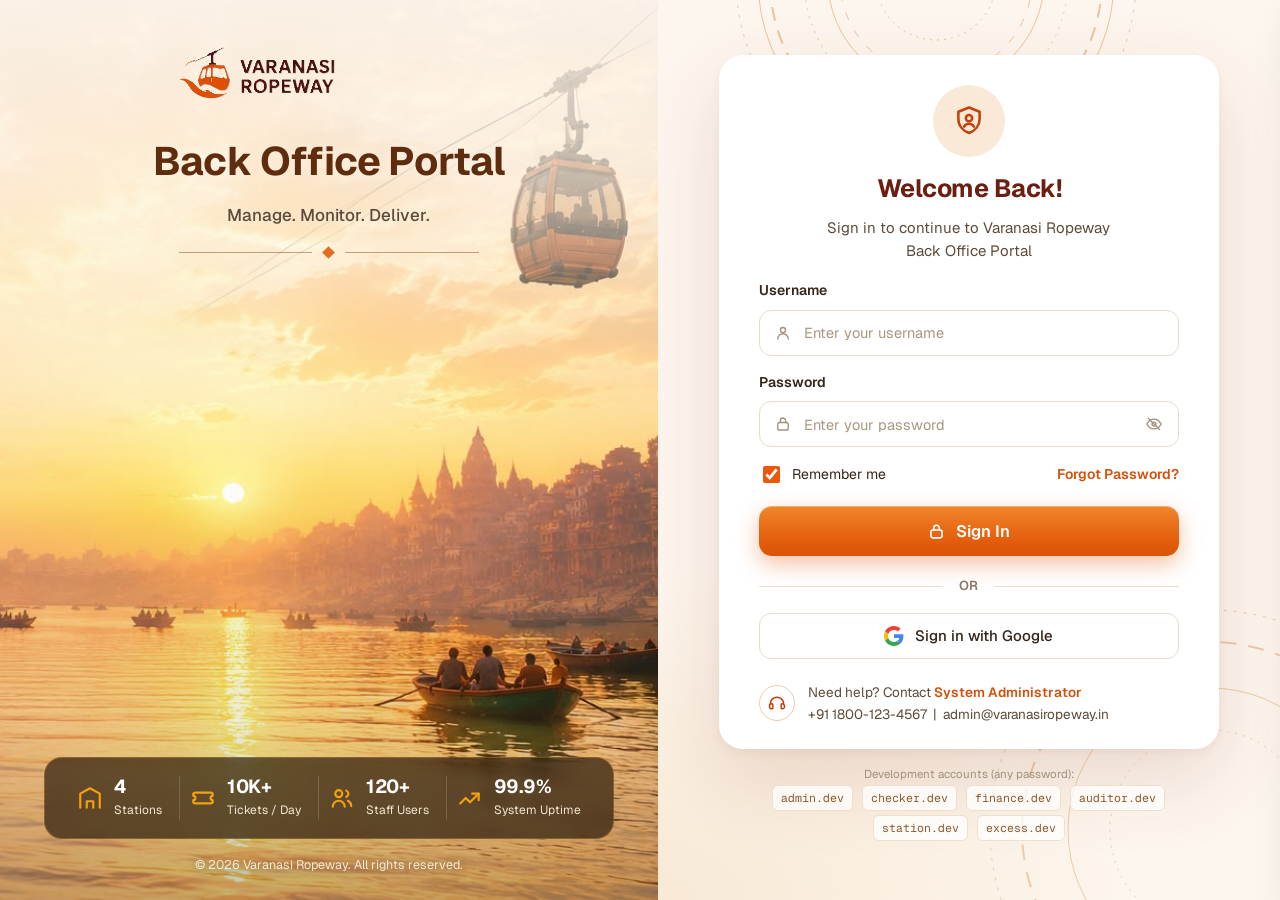
==== commit 38a39d71: "BOS console joins the ToM warm family; EFO decoupled onto its own stylesheet The dashboard pages swa" ====
--- a/bos/index.html
+++ b/bos/index.html
@@ -3,7 +3,7 @@
 <head>
 <meta charset="utf-8">
 <meta name="viewport" content="width=device-width, initial-scale=1">
-<meta name="theme-color" content="#fafafa">
+<meta name="theme-color" content="#f8f3ea">
 <title>Back Office — Varanasi Ropeway AFC</title>
 <link rel="preconnect" href="https://fonts.googleapis.com">
 <link rel="preconnect" href="https://fonts.gstatic.com" crossorigin>
@@ -21,7 +21,7 @@
     .drawer-actions { display: flex; gap: 10px; margin-top: 18px; }
   .apr-card + .apr-card { margin-top: 4px; }
   #pageDesc { display: none; }
-  .bos-foot { display: flex; justify-content: space-between; gap: 18px; flex-wrap: wrap; padding: 12px 28px 24px; font-size: 11.5px; color: var(--b-ink-soft); }
+  .bos-foot { display: flex; justify-content: space-between; gap: 18px; flex-wrap: wrap; margin-top: auto; padding: 10px 28px; font-size: 12px; background: #3a1608; color: #f6e7d8; }
 
 </style>
 </head>
--- a/assets/css/bos.css
+++ b/assets/css/bos.css
@@ -1,10 +1,10 @@
 /* ════════════════════════════════════════════════════════════
-   Varanasi Ropeway AFC — Back Office skin v5 "shadcn"
+   Varanasi Ropeway AFC — Back Office skin v6 "warm shadcn"
    ------------------------------------------------------------
    Flat monochrome console, shadcn/ui component specs done in
    vanilla CSS (no build step in this prototype):
-     · zinc token set — white surfaces, #fafafa canvas,
-       zinc-200 hairlines, zinc-900 actions
+     · warm token set (ToM family) — white surfaces, cream
+       canvas, warm hairlines, saffron-gradient actions
      · button h-36 rounded-6 font-500; input h-36 with ring
        focus; card rounded-12 shadow-sm; badge rounded-6
      · colour appears ONLY as semantic status (green pass,
@@ -18,15 +18,15 @@
    ════════════════════════════════════════════════════════════ */
 
 :root {
-  --bg: #fafafa;
+  --bg: #f8f3ea;
   --surface: #ffffff;
-  --well: #f4f4f5;             /* zinc-100 · shadcn muted */
-  --ink: #18181b;              /* zinc-900 */
-  --ink-2: #3f3f46;            /* zinc-700 */
-  --ink-3: #71717a;            /* zinc-500 — 4.6:1 on white */
-  --line: #e4e4e7;             /* zinc-200 */
-  --line-2: #d4d4d8;           /* zinc-300 */
-  --accent-hover: #3f3f46;
+  --well: #faf3ea;             /* warm well (ToM cream) */
+  --ink: #33251a;              /* warm ink */
+  --ink-2: #5f4f3f;
+  --ink-3: #7d6a56;            /* 4.7:1 on white */
+  --line: #f0e2d0;
+  --line-2: #e3d5c2;
+  --grad: linear-gradient(180deg, #f97316, #ea580c);
   --ok: #15803d;   --ok-bg: #f0fdf4;   --ok-line: #bbf7d0;
   --warn: #a16207; --warn-bg: #fefce8; --warn-line: #fde68a;
   --danger: #b91c1c; --danger-bg: #fef2f2; --danger-line: #fecaca;
@@ -34,10 +34,10 @@
   --brand-deep: #c2410c;       /* 5.4:1 on white — safe as text */
   --brand-bg: #fff7ed;  --brand-line: #ffedd5;
   --rail: #9a3412;             /* sidebar column — white text 7.6:1 */
-  --shadow-sm: 0 1px 2px rgba(0, 0, 0, .05);
-  --shadow-md: 0 2px 8px rgba(0, 0, 0, .06), 0 8px 24px rgba(0, 0, 0, .05);
-  --shadow-pop: 0 16px 48px rgba(0, 0, 0, .16);
-  --r-badge: 6px; --r: 6px; --r-md: 8px; --r-card: 12px;
+  --shadow-sm: 0 1px 2px rgba(58, 22, 8, .06);
+  --shadow-md: 0 2px 8px rgba(58, 22, 8, .07), 0 8px 24px rgba(58, 22, 8, .06);
+  --shadow-pop: 0 16px 48px rgba(58, 22, 8, .2);
+  --r-badge: 8px; --r: 10px; --r-md: 10px; --r-card: 14px;
   --font-display: 'Geist', 'Noto Sans Devanagari', system-ui, sans-serif;
   --font-body: 'Geist', 'Noto Sans Devanagari', system-ui, sans-serif;
   --font-mono: 'Geist Mono', ui-monospace, 'SF Mono', Menlo, Consolas, monospace;
@@ -72,7 +72,7 @@
 button, a, input, select, label { touch-action: manipulation; }
 button { font: inherit; color: inherit; background: none; border: none; padding: 0; cursor: pointer; }
 input, select, textarea { font: inherit; color: var(--ink); }
-::placeholder { color: #a1a1aa; opacity: 1; }
+::placeholder { color: #a1907d; opacity: 1; }
 :where(button, a, input, select, textarea, [tabindex]):focus-visible {
   outline: 2px solid var(--brand); outline-offset: 2px; border-radius: 4px;
 }
@@ -80,7 +80,7 @@
   margin: 0; font-family: var(--font-display); font-weight: 600;
   color: var(--ink); letter-spacing: -.01em; text-wrap: balance;
 }
-.nav, .tscroll, .drawer #drawerBody { scrollbar-width: thin; scrollbar-color: #d4d4d8 transparent; }
+.nav, .tscroll, .drawer #drawerBody { scrollbar-width: thin; scrollbar-color: #d9c9b2 transparent; }
 
 /* ════════ BUTTONS — shadcn variants ════════ */
 .btn {
@@ -91,8 +91,8 @@
   transition: background .12s, border-color .12s, color .12s, transform .1s;
 }
 .btn:active { transform: scale(.98); }
-.btn-primary { background: var(--ink); color: #fff; box-shadow: var(--shadow-sm); }
-.btn-primary:hover { background: var(--accent-hover); }
+.btn-primary { background: var(--grad); color: #fff; box-shadow: 0 4px 14px rgba(234, 88, 12, .3), inset 0 1px 0 rgba(255, 255, 255, .25); }
+.btn-primary:hover { filter: brightness(1.06); }
 .btn-ghost { border: 1px solid var(--line-2); color: var(--ink); background: var(--surface); box-shadow: var(--shadow-sm); }
 .btn-ghost:hover { background: var(--well); }
 .btn-danger { border: 1px solid var(--danger-line); color: var(--danger); background: var(--surface); }
@@ -125,20 +125,20 @@
 }
 .field textarea { height: auto; padding: 9px 12px; }
 .field input:focus, .field select:focus, .field textarea:focus {
-  border-color: var(--ink); outline: none;
-  box-shadow: 0 0 0 3px rgba(24, 24, 27, .08);
+  border-color: var(--brand); outline: none;
+  box-shadow: 0 0 0 3px rgba(234, 88, 12, .14);
 }
 .field input:disabled { background: var(--well); color: var(--ink-2); box-shadow: none; }
 .fhelp { font-size: 11.5px; color: var(--ink-3); margin-top: 5px; line-height: 1.55; }
 .chk { display: inline-flex; align-items: center; gap: 8px; font-size: 13px; margin: 4px 14px 4px 0; cursor: pointer; }
-.chk input { width: 15px; height: 15px; accent-color: var(--ink); }
+.chk input { width: 15px; height: 15px; accent-color: var(--brand); }
 .login-err { color: var(--danger); background: var(--danger-bg); border: 1px solid var(--danger-line); border-radius: var(--r); padding: 10px 12px; font-size: 13px; margin-bottom: 14px; display: none; }
 .login-err.show { display: block; }
 
 select {
   appearance: none; -webkit-appearance: none;
   background-color: var(--surface); color: var(--ink);
-  background-image: url("data:image/svg+xml,%3Csvg xmlns='http://www.w3.org/2000/svg' width='14' height='14' viewBox='0 0 24 24' fill='none' stroke='%2371717a' stroke-width='2' stroke-linecap='round' stroke-linejoin='round'%3E%3Cpath d='M6 9l6 6 6-6'/%3E%3C/svg%3E");
+  background-image: url("data:image/svg+xml,%3Csvg xmlns='http://www.w3.org/2000/svg' width='14' height='14' viewBox='0 0 24 24' fill='none' stroke='%237d6a56' stroke-width='2' stroke-linecap='round' stroke-linejoin='round'%3E%3Cpath d='M6 9l6 6 6-6'/%3E%3C/svg%3E");
   background-repeat: no-repeat;
   background-position: right 10px center;
   background-size: 14px;
@@ -301,12 +301,12 @@
 .grid td { padding: 11px 12px; border-bottom: 1px solid var(--line); vertical-align: middle; }
 .grid tbody tr:last-child td { border-bottom: none; }
 .grid tbody tr { transition: background .08s; }
-.grid tbody tr:hover td { background: #fafafa; }
+.grid tbody tr:hover td { background: #fdf9f2; }
 .grid td.num, .grid th.num { text-align: right; font-variant-numeric: tabular-nums; }
 .grid td.mono { font-family: var(--font-mono); font-size: 12px; white-space: nowrap; }
 .grid a, #content a {
   color: var(--ink); text-decoration-thickness: 1px;
-  text-underline-offset: 3px; text-decoration-color: #a1a1aa;
+  text-underline-offset: 3px; text-decoration-color: #c9b8a2;
   transition: text-decoration-color .1s;
 }
 .grid a:hover, #content a:hover { color: var(--brand-deep); text-decoration-color: var(--brand-deep); }
--- a/assets/css/bos-login.css
+++ b/assets/css/bos-login.css
@@ -141,6 +141,33 @@
   .lgl-head { margin-top: 20px; }
   .lgl-logo { width: min(320px, 60%); }
 }
+@media (max-height: 800px) {
+  .lg-right { padding: 20px 24px; }
+  .lgc { padding: 20px 30px 16px; border-radius: 20px; }
+  .lgc-badge { width: 54px; height: 54px; margin-bottom: 8px; }
+  .lgc-badge svg { width: 26px; height: 26px; }
+  .lgc h2 { font-size: 21px; }
+  .lgc-sub { margin: 6px 0 12px; font-size: 13px; }
+  .lgc-label { margin-bottom: 5px; font-size: 13px; }
+  .lgc-input { margin-bottom: 10px; }
+  .lgc-input input { height: 40px; }
+  .lgc-row { margin: 2px 0 12px; }
+  .lgc-btn { height: 44px; font-size: 14.5px; }
+  .lgc-or { margin: 12px 0 10px; }
+  .lgc-google { height: 40px; font-size: 14px; }
+  .lgc-help { margin-top: 12px; font-size: 12.5px; }
+  .lgc-help svg { width: 30px; height: 30px; padding: 6px; }
+  .lgc-dev { margin-top: 8px; }
+  .lgl-logo { width: min(230px, 50%); }
+  .lgl-head { margin-top: 12px; }
+  .lgl-head h1 { font-size: 28px; }
+  .lgl-head p { font-size: 15px; margin-top: 5px; }
+  .lgl-orn { margin-top: 12px; }
+  .lgl-stats { padding: 12px 14px; }
+  .lgl-stats b { font-size: 16px; }
+  .lgl-stats svg { width: 20px; height: 20px; }
+  .lgl-copy { margin-top: 10px; }
+}
 @media (max-width: 960px) {
   .blogin { flex-direction: column; }
   .lg-left { flex: none; min-height: 40vh; }
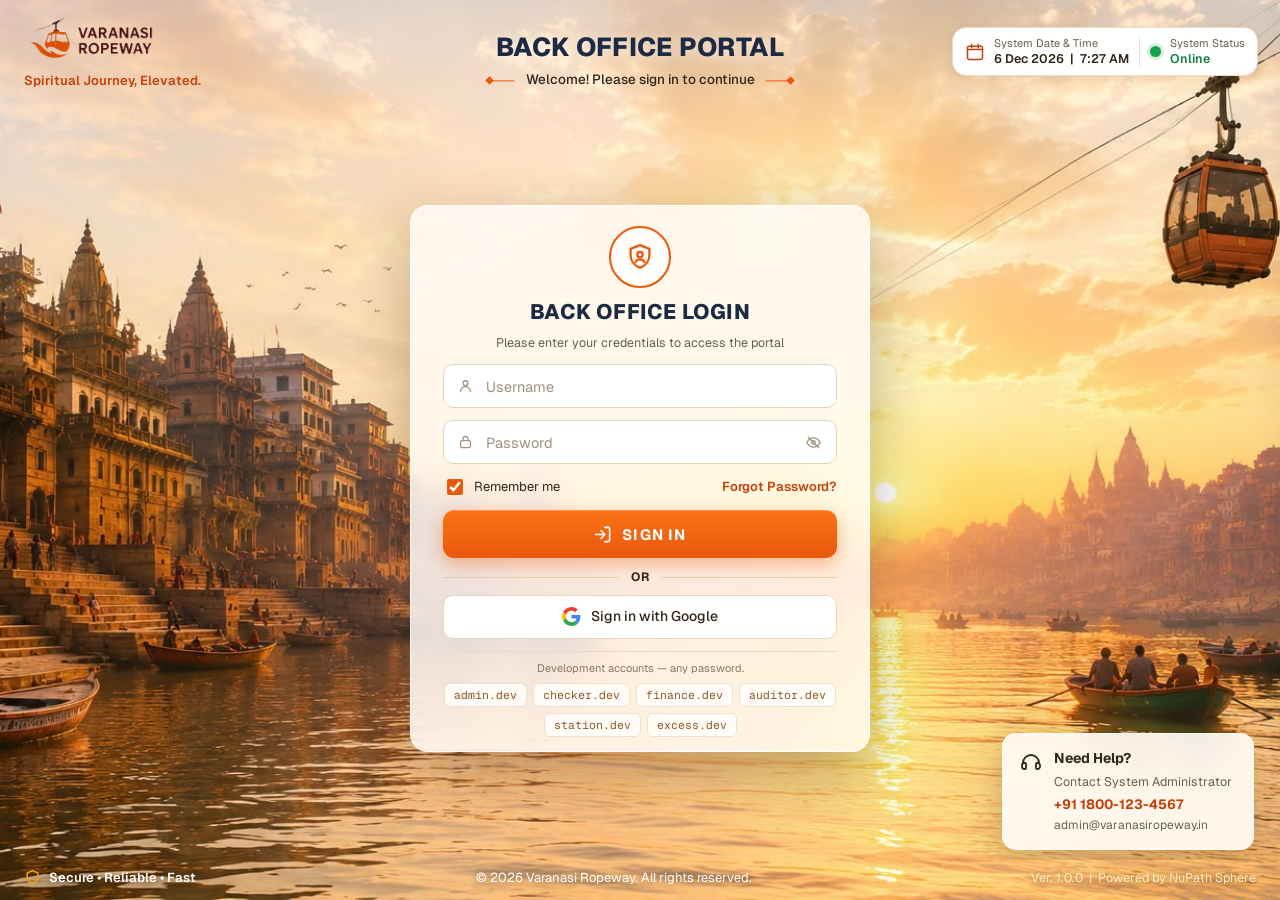
==== commit a629fcfe: "BOS: reference dashboard design, role-specific desks, period filter, CRUD across the module Dashboar" ====
--- a/bos/index.html
+++ b/bos/index.html
@@ -21,78 +21,86 @@
     .drawer-actions { display: flex; gap: 10px; margin-top: 18px; }
   .apr-card + .apr-card { margin-top: 4px; }
   #pageDesc { display: none; }
-  .bos-foot { display: flex; justify-content: space-between; gap: 18px; flex-wrap: wrap; margin-top: auto; padding: 10px 28px; font-size: 12px; background: #3a1608; color: #f6e7d8; }
 
 </style>
 </head>
 <body>
 
-<!-- ═══ LOGIN — split hero ═══ -->
+<!-- ═══ LOGIN — ToM-family full-bleed ═══ -->
 <section id="login" class="blogin">
-  <div class="lg-left">
-    <img class="lgl-logo" src="../assets/img/logo.png" alt="Varanasi Ropeway" width="300" height="67">
-    <div class="lgl-head">
-      <h1>Back Office Portal</h1>
-      <p>Manage. Monitor. Deliver.</p>
-      <div class="lgl-orn" aria-hidden="true"><span></span><i></i><span></span></div>
+  <header class="bl-bar">
+    <a class="brand" href="../index.html" title="Back to all modules">
+      <img src="../assets/img/logo.png" alt="Varanasi Ropeway" width="252" height="56">
+      <span class="tagline">Spiritual Journey, Elevated.</span>
+    </a>
+    <div class="bl-title">
+      <h1>BACK OFFICE PORTAL</h1>
+      <p class="bl-sub"><i></i> Welcome! Please sign in to continue <i></i></p>
     </div>
-    <div class="lgl-spacer"></div>
-    <div class="lgl-stats">
-      <div class="ls"><svg viewBox="0 0 24 24" fill="none" stroke="currentColor" stroke-width="2" stroke-linecap="round" stroke-linejoin="round"><path d="M3 21V8l9-5 9 5v13"/><path d="M9 21v-6h6v6"/></svg><div><b>4</b><span>Stations</span></div></div>
-      <div class="ls"><svg viewBox="0 0 24 24" fill="none" stroke="currentColor" stroke-width="2" stroke-linecap="round" stroke-linejoin="round"><path d="M3 9a2 2 0 0 1 2-2h14a2 2 0 0 1 2 2v1a2 2 0 0 0 0 4v1a2 2 0 0 1-2 2H5a2 2 0 0 1-2-2v-1a2 2 0 0 0 0-4z"/></svg><div><b>10K+</b><span>Tickets / Day</span></div></div>
-      <div class="ls"><svg viewBox="0 0 24 24" fill="none" stroke="currentColor" stroke-width="2" stroke-linecap="round"><circle cx="9" cy="8" r="3.2"/><path d="M3.5 20a5.5 5.5 0 0 1 11 0"/><path d="M16 5.2a3.2 3.2 0 0 1 0 5.9M17.5 14.6a5.5 5.5 0 0 1 3 4.9"/></svg><div><b>120+</b><span>Staff Users</span></div></div>
-      <div class="ls"><svg viewBox="0 0 24 24" fill="none" stroke="currentColor" stroke-width="2" stroke-linecap="round" stroke-linejoin="round"><path d="M3 17l5-5 4 4 8-8"/><path d="M14 8h6v6"/></svg><div><b>99.9%</b><span>System Uptime</span></div></div>
+    <div class="bl-status">
+      <div class="bls-cell">
+        <svg viewBox="0 0 24 24" fill="none" stroke="currentColor" stroke-width="1.8" stroke-linecap="round" stroke-linejoin="round"><rect x="3" y="5" width="18" height="16" rx="2"/><path d="M3 9h18M8 3v4M16 3v4"/></svg>
+        <span class="bls-l">System Date &amp; Time<b><span id="blDate">—</span>  |  <span id="blTime">—</span></b></span>
+      </div>
+      <span class="bls-div"></span>
+      <div class="bls-cell">
+        <span class="bls-dot"></span>
+        <span class="bls-l">System Status<b class="bls-on">Online</b></span>
+      </div>
     </div>
-    <div class="lgl-copy">© 2026 Varanasi Ropeway. All rights reserved.</div>
-  </div>
-  <div class="lg-right">
-   <div class="lg-col">
-    <form class="lgc" id="loginForm" autocomplete="off">
-      <div class="lgc-badge"><svg viewBox="0 0 24 24" fill="none" stroke="currentColor" stroke-width="1.8" stroke-linecap="round" stroke-linejoin="round"><path d="M12 2.5 4.5 5.5v5c0 4.6 3.1 8.4 7.5 10 4.4-1.6 7.5-5.4 7.5-10v-5z"/><circle cx="12" cy="10" r="2.2"/><path d="M8.5 16a4 4 0 0 1 7 0"/></svg></div>
-      <h2>Welcome Back!</h2>
-      <p class="lgc-sub">Sign in to continue to Varanasi Ropeway<br>Back Office Portal</p>
+  </header>
+  <div class="bl-mid">
+    <form class="blc" id="loginForm" autocomplete="off">
+      <div class="blc-badge"><svg viewBox="0 0 24 24" fill="none" stroke="currentColor" stroke-width="1.8" stroke-linecap="round" stroke-linejoin="round"><path d="M12 2.5 4.5 5.5v5c0 4.6 3.1 8.4 7.5 10 4.4-1.6 7.5-5.4 7.5-10v-5z"/><circle cx="12" cy="10" r="2.2"/><path d="M8.5 16a4 4 0 0 1 7 0"/></svg></div>
+      <h2>BACK OFFICE LOGIN</h2>
+      <p class="blc-sub">Please enter your credentials to access the portal</p>
       <div class="login-err" id="loginErr">—</div>
-      <label class="lgc-label" for="loginUser">Username</label>
-      <div class="lgc-input">
+      <div class="blc-input">
         <svg viewBox="0 0 24 24" fill="none" stroke="currentColor" stroke-width="1.8" stroke-linecap="round" aria-hidden="true"><circle cx="12" cy="8" r="3.4"/><path d="M5 20a7 7 0 0 1 14 0"/></svg>
-        <input id="loginUser" name="username" autocomplete="username" spellcheck="false" autocapitalize="off" placeholder="Enter your username" required>
+        <input id="loginUser" name="username" autocomplete="username" spellcheck="false" autocapitalize="off" placeholder="Username" aria-label="Username" required>
       </div>
-      <label class="lgc-label" for="loginPass">Password</label>
-      <div class="lgc-input">
+      <div class="blc-input">
         <svg viewBox="0 0 24 24" fill="none" stroke="currentColor" stroke-width="1.8" stroke-linecap="round" aria-hidden="true"><rect x="5" y="10" width="14" height="10" rx="2.5"/><path d="M8.5 10V7.5a3.5 3.5 0 0 1 7 0V10"/></svg>
-        <input id="loginPass" type="password" placeholder="Enter your password" autocomplete="current-password">
+        <input id="loginPass" type="password" placeholder="Password" autocomplete="current-password" aria-label="Password">
         <button type="button" class="eye" id="pwToggle" aria-label="Show password"><svg viewBox="0 0 24 24" fill="none" stroke="currentColor" stroke-width="1.8" stroke-linecap="round" stroke-linejoin="round"><path d="M2.5 12S6 5.5 12 5.5 21.5 12 21.5 12 18 18.5 12 18.5 2.5 12 2.5 12z"/><circle cx="12" cy="12" r="2.6"/><path d="M4.5 4.5l15 15"/></svg></button>
       </div>
-      <div class="lgc-row">
-        <label class="lgc-remember"><input type="checkbox" checked> Remember me</label>
-        <a href="#" class="lgc-forgot" id="forgotLink">Forgot Password?</a>
+      <div class="blc-row">
+        <label class="blc-remember"><input type="checkbox" checked> Remember me</label>
+        <a href="#" class="blc-forgot" id="forgotLink">Forgot Password?</a>
       </div>
-      <button class="lgc-btn" type="submit">
-        <svg viewBox="0 0 24 24" fill="none" stroke="currentColor" stroke-width="2" stroke-linecap="round"><rect x="5" y="10" width="14" height="10" rx="2.5"/><path d="M8.5 10V7.5a3.5 3.5 0 0 1 7 0V10"/></svg>
-        Sign In
+      <button class="blc-btn" type="submit">
+        <svg viewBox="0 0 24 24" fill="none" stroke="currentColor" stroke-width="2" stroke-linecap="round" stroke-linejoin="round"><path d="M15 3h4a2 2 0 0 1 2 2v14a2 2 0 0 1-2 2h-4M10 17l5-5-5-5M15 12H3"/></svg>
+        <span>SIGN IN</span>
       </button>
-      <div class="lgc-or"><span>OR</span></div>
-      <button class="lgc-google" type="button" id="googleBtn">
+      <div class="blc-or"><span>OR</span></div>
+      <button class="blc-google" type="button" id="googleBtn">
         <svg viewBox="0 0 48 48" aria-hidden="true"><path fill="#EA4335" d="M24 9.5c3.5 0 6.6 1.2 9 3.5l6.7-6.7C35.6 2.5 30.2 0 24 0 14.6 0 6.5 5.4 2.6 13.2l7.8 6.1C12.3 13.2 17.7 9.5 24 9.5z"/><path fill="#4285F4" d="M46.5 24.5c0-1.6-.1-3.1-.4-4.5H24v9h12.7c-.6 3-2.3 5.5-4.8 7.2l7.6 5.9c4.4-4.1 7-10.1 7-17.6z"/><path fill="#FBBC05" d="M10.4 28.7a14.5 14.5 0 0 1 0-9.4l-7.8-6.1a24 24 0 0 0 0 21.6z"/><path fill="#34A853" d="M24 48c6.2 0 11.4-2 15.5-5.9l-7.6-5.9c-2.1 1.4-4.8 2.3-7.9 2.3-6.3 0-11.7-3.7-13.6-9.8l-7.8 6.1C6.5 42.6 14.6 48 24 48z"/></svg>
         Sign in with Google
       </button>
-      <div class="lgc-help">
+      <div class="demo-row">
+        <p>Development accounts — any password.</p>
+        <div class="demo-chips" id="devChips">
+          <button type="button" data-demo="admin.dev">admin.dev</button>
+          <button type="button" data-demo="checker.dev">checker.dev</button>
+          <button type="button" data-demo="finance.dev">finance.dev</button>
+          <button type="button" data-demo="auditor.dev">auditor.dev</button>
+          <button type="button" data-demo="station.dev">station.dev</button>
+          <button type="button" data-demo="excess.dev">excess.dev</button>
+        </div>
+      </div>
+    </form>
+    <div class="bl-side">
+      <div class="bl-card bl-help">
         <svg viewBox="0 0 24 24" fill="none" stroke="currentColor" stroke-width="1.8" stroke-linecap="round" stroke-linejoin="round"><path d="M4 13a8 8 0 0 1 16 0"/><path d="M3 15.5A2.5 2.5 0 0 1 5.5 13H6a1 1 0 0 1 1 1v4a1 1 0 0 1-1 1h-.5A2.5 2.5 0 0 1 3 16.5zM21 15.5a2.5 2.5 0 0 0-2.5-2.5H18a1 1 0 0 0-1 1v4a1 1 0 0 0 1 1h.5a2.5 2.5 0 0 0 2.5-2.5z"/></svg>
-        <div>Need help? Contact <b>System Administrator</b><br><span>+91 1800-123-4567&nbsp; | &nbsp;admin@varanasiropeway.in</span></div>
+        <div><b>Need Help?</b><span>Contact System Administrator</span><i>+91 1800-123-4567</i><em>admin@varanasiropeway.in</em></div>
       </div>
-
-    </form>
-    <div class="lgc-dev" id="devChips">
-      <span>Development accounts (any password):</span>
-      <button type="button" data-demo="admin.dev">admin.dev</button>
-      <button type="button" data-demo="checker.dev">checker.dev</button>
-      <button type="button" data-demo="finance.dev">finance.dev</button>
-      <button type="button" data-demo="auditor.dev">auditor.dev</button>
-      <button type="button" data-demo="station.dev">station.dev</button>
-      <button type="button" data-demo="excess.dev">excess.dev</button>
     </div>
-   </div>
   </div>
+  <footer class="bl-foot">
+    <span class="blf-badge"><svg viewBox="0 0 24 24" fill="none" stroke="currentColor" stroke-width="2" stroke-linecap="round" stroke-linejoin="round"><path d="M12 2.5 4.5 5.5v5c0 4.6 3.1 8.4 7.5 10 4.4-1.6 7.5-5.4 7.5-10v-5z"/></svg> Secure • Reliable • Fast</span>
+    <span class="blf-copy">© 2026 Varanasi Ropeway. All rights reserved.</span>
+    <span class="blf-ver">Ver. 1.0.0  |  Powered by NuPath Sphere</span>
+  </footer>
 </section>
 
 <!-- ═══ APP SHELL ═══ -->
@@ -111,25 +119,33 @@
 
   <div class="main">
     <div class="topbar">
-      <div>
+      <div class="tb-head">
         <h1 id="pageTitle">Dashboard</h1>
+        <p id="pageSub"></p>
         <div id="pageDesc"></div>
       </div>
       <div class="tspace"></div>
-      <div style="text-align:right;line-height:1.35;white-space:nowrap">
-        <div style="font-weight:600;font-size:13.5px" id="topUserName">—</div>
-        <div style="font-size:11.5px;color:var(--b-ink-faint)" id="topUserRoles">—</div>
+      <div class="tb-search">
+        <svg viewBox="0 0 24 24" fill="none" stroke="currentColor" stroke-width="2" stroke-linecap="round" aria-hidden="true"><circle cx="11" cy="11" r="6.5"/><path d="M20 20l-4.2-4.2"/></svg>
+        <input id="tbSearch" placeholder="Search anything…" aria-label="Search">
       </div>
+      <button class="tb-bell" id="tbBell" aria-label="Notifications">
+        <svg viewBox="0 0 24 24" fill="none" stroke="currentColor" stroke-width="1.9" stroke-linecap="round" stroke-linejoin="round"><path d="M6 9a6 6 0 0 1 12 0c0 5 2 6 2 6H4s2-1 2-6"/><path d="M10 20a2 2 0 0 0 4 0"/></svg>
+        <i id="tbBellN">0</i>
+      </button>
       <span class="chip info" id="roBadge" style="display:none">Read-only</span>
-      <button class="btn btn-quiet" id="signOut" style="height:40px">Sign out</button>
+      <div class="tb-user">
+        <button class="tb-userbtn" id="tbUserBtn" aria-expanded="false">
+          <span class="tb-av" id="tbAv">—</span>
+          <span class="tb-ut"><b id="topUserName">—</b><span id="topUserRoles">—</span></span>
+          <svg class="tb-chev" viewBox="0 0 24 24" fill="none" stroke="currentColor" stroke-width="2" stroke-linecap="round" stroke-linejoin="round" aria-hidden="true"><path d="M6 9l6 6 6-6"/></svg>
+        </button>
+        <div class="tb-menu" id="tbMenu"><button class="btn btn-quiet" id="signOut">Sign out</button></div>
+      </div>
     </div>
 
     <div class="content" id="content"></div>
 
-    <div class="bos-foot">
-      <span>All actions are recorded in an append-only audit trail retained for eight financial years (Companies Act 2013, s.128).</span>
-      <span>Times shown in IST.</span>
-    </div>
   </div>
 </div>
 
--- a/assets/css/bos.css
+++ b/assets/css/bos.css
@@ -288,22 +288,98 @@
 }
 .tile-b .tv span { font-size: 12px; color: var(--ink-3); display: block; line-height: 1.5; margin-top: 4px; }
 
-/* ════════ TABLE — shadcn: muted headers, hairline rows ════════ */
-.tscroll { overflow-x: auto; padding: 8px 20px 16px; }
-table.grid { border-collapse: collapse; width: 100%; font-size: 13px; }
+/* ════════ REPORT CARDS ════════ */
+.repcat { font-size: 13px; font-weight: 600; color: var(--ink-2); margin: 4px 2px 10px; }
+div + .repcat, .repgrid + div .repcat { margin-top: 8px; }
+.repgrid { display: grid; grid-template-columns: repeat(auto-fill, minmax(300px, 1fr)); gap: 12px; }
+.repcard {
+  background: var(--surface); border: 1px solid var(--line); border-radius: var(--r-card);
+  box-shadow: var(--shadow-sm); padding: 16px 18px;
+  display: flex; flex-direction: column; gap: 7px;
+  transition: box-shadow .15s, transform .15s, border-color .15s;
+}
+.repcard:hover { box-shadow: var(--shadow-md); transform: translateY(-1px); border-color: var(--line-2); }
+.repcard b { font-size: 14px; font-weight: 600; letter-spacing: -.01em; }
+.repcard p { margin: 0; font-size: 12.5px; color: var(--ink-3); line-height: 1.55; flex: 1; }
+.repcard .rc-foot { display: flex; align-items: center; gap: 6px; flex-wrap: wrap; margin-top: 4px; }
+.repcard .rc-foot .hsp { flex: 1; }
+.repcard .rc-run { height: 32px; padding: 0 16px; font-size: 13px; }
+
+/* ════════ TYPE FILTER BAR (devices) ════════ */
+.typebar {
+  display: flex; gap: 4px; flex-wrap: wrap; align-items: center;
+  background: var(--surface); border: 1px solid var(--line); border-radius: 12px;
+  padding: 5px; box-shadow: var(--shadow-sm); align-self: flex-start;
+}
+.typebar a {
+  display: inline-flex; align-items: center; gap: 7px;
+  padding: 7px 13px; border-radius: 8px; text-decoration: none !important;
+  font-size: 12.5px; font-weight: 500; color: var(--ink-2) !important;
+  transition: background .1s, color .1s;
+}
+.typebar a:hover { background: var(--well); color: var(--ink) !important; }
+.typebar a i {
+  font-style: normal; font-size: 11px; font-weight: 600; font-variant-numeric: tabular-nums;
+  background: var(--well); border: 1px solid var(--line); border-radius: 999px; padding: 0 7px;
+  color: var(--ink-3);
+}
+.typebar a.on { background: var(--ink); color: #fff !important; }
+.typebar a.on i { background: rgba(255, 255, 255, .16); border-color: transparent; color: #fff; }
+
+/* ════════ DASHBOARD PERIOD FILTER ════════ */
+.dashfilter { display: flex; align-items: center; gap: 10px; flex-wrap: wrap; font-size: 13px; color: var(--ink-2); }
+.dashfilter select, .dashfilter input[type="date"] {
+  height: 36px; border-radius: var(--r); border: 1px solid var(--line-2);
+  background-color: var(--surface); padding: 0 12px; font: inherit; font-size: 13px;
+  box-shadow: var(--shadow-sm); color: var(--ink);
+}
+.dashfilter select:focus, .dashfilter input[type="date"]:focus {
+  border-color: var(--brand); outline: none; box-shadow: 0 0 0 3px rgba(234, 88, 12, .14);
+}
+.dashfilter .df-label { margin-left: auto; color: var(--ink-3); font-size: 12.5px; }
+
+/* ════════ NUMBER ANALYSIS — hairline stat grid ════════ */
+.statgrid {
+  display: grid; grid-template-columns: repeat(auto-fit, minmax(160px, 1fr));
+  border-top: 1px solid var(--line); margin-top: 10px;
+  border-radius: 0 0 var(--r-card) var(--r-card); overflow: hidden;
+}
+.statgrid .st {
+  background: var(--surface); padding: 12px 20px 14px;
+  border-right: 1px solid var(--line); border-bottom: 1px solid var(--line);
+  margin-bottom: -1px;
+}
+.statgrid .st b {
+  display: block; font-size: 20px; font-weight: 600; letter-spacing: -.02em;
+  font-variant-numeric: tabular-nums; line-height: 1.25;
+}
+.statgrid .st span { font-size: 11.5px; color: var(--ink-3); display: block; margin-top: 1px; line-height: 1.45; }
+
+/* ════════ TABLE — banded header, roomy rows, live hover ════════ */
+.tscroll { overflow-x: auto; padding: 10px 14px 16px; }
+table.grid { border-collapse: separate; border-spacing: 0; width: 100%; font-size: 13px; }
 .grid th {
-  text-align: left; font-size: 12.5px; font-weight: 500;
-  color: var(--ink-3);
-  padding: 7px 12px 8px; border-bottom: 1px solid var(--line); white-space: nowrap;
-}
-.grid th:first-child, .grid td:first-child { padding-left: 2px; }
-.grid th:last-child, .grid td:last-child { padding-right: 2px; }
-.grid td { padding: 11px 12px; border-bottom: 1px solid var(--line); vertical-align: middle; }
+  text-align: left; font-size: 11.5px; font-weight: 600; letter-spacing: .02em;
+  color: #8a6f4d; background: #fbf3e4;
+  padding: 10px 14px; border: none; white-space: nowrap;
+}
+.grid thead th:first-child { border-radius: 10px 0 0 10px; padding-left: 18px; }
+.grid thead th:last-child { border-radius: 0 10px 10px 0; padding-right: 18px; }
+.grid td { padding: 13px 14px; border-bottom: 1px solid #f3e9d9; vertical-align: middle; }
+.grid td:first-child { padding-left: 18px; font-weight: 500; }
+.grid td:last-child { padding-right: 18px; }
 .grid tbody tr:last-child td { border-bottom: none; }
-.grid tbody tr { transition: background .08s; }
-.grid tbody tr:hover td { background: #fdf9f2; }
+.grid tbody tr td { transition: background .1s, box-shadow .1s; }
+.grid tbody tr:hover td { background: #fdf6ea; }
+.grid tbody tr:hover td:first-child { box-shadow: inset 3px 0 0 var(--brand); }
 .grid td.num, .grid th.num { text-align: right; font-variant-numeric: tabular-nums; }
-.grid td.mono { font-family: var(--font-mono); font-size: 12px; white-space: nowrap; }
+.grid td.mono { font-family: var(--font-mono); font-size: 12px; white-space: nowrap; font-weight: 400; }
+.grid tfoot td {
+  background: #fbf3e4; border-bottom: none; border-top: none;
+  font-weight: 600; padding: 11px 14px;
+}
+.grid tfoot td:first-child { border-radius: 10px 0 0 10px; padding-left: 18px; }
+.grid tfoot td:last-child { border-radius: 0 10px 10px 0; padding-right: 18px; }
 .grid a, #content a {
   color: var(--ink); text-decoration-thickness: 1px;
   text-underline-offset: 3px; text-decoration-color: #c9b8a2;
@@ -438,3 +514,150 @@
   /* phones: tables scroll sideways rather than crush */
   table.grid { min-width: 520px; }
 }
+
+/* ════════ KPI CARDS — 4 x 2 bento, coloured top rule ════════ */
+.kpigrid { display: grid; grid-template-columns: repeat(4, minmax(0, 1fr)); gap: 12px; }
+@media (max-width: 1240px) { .kpigrid { grid-template-columns: repeat(2, minmax(0, 1fr)); } }
+@media (max-width: 640px) { .kpigrid { grid-template-columns: 1fr; } }
+.kpi {
+  position: relative; overflow: hidden;
+  background: var(--surface); border: 1px solid var(--line); border-radius: var(--r-card);
+  box-shadow: var(--shadow-sm); padding: 18px 18px 16px;
+  display: flex; flex-direction: column; gap: 2px;
+  transition: box-shadow .15s, transform .15s, border-color .15s;
+}
+.kpi:hover { box-shadow: var(--shadow-md); transform: translateY(-2px); border-color: var(--line-2); }
+.kpi::before { content: ''; position: absolute; inset: 0 0 auto 0; height: 3px; background: var(--kc, #ea580c); }
+.kpi .kpi-ic {
+  width: 44px; height: 44px; border-radius: 12px; display: grid; place-items: center;
+  background: var(--kbg, #fff2e6); color: var(--kc, #c2410c); margin-bottom: 10px;
+}
+.kpi .kpi-ic svg { width: 21px; height: 21px; }
+.kpi b { font-size: 26px; font-weight: 600; letter-spacing: -.03em; line-height: 1.15; font-variant-numeric: tabular-nums; }
+.kpi .kpi-l { font-size: 12.5px; color: var(--ink-3); }
+.kpi .kpi-m {
+  display: inline-flex; align-items: center; gap: 6px;
+  margin-top: 10px; font-size: 12px; font-weight: 500; color: var(--ink-3);
+}
+.kpi .kpi-m::before { content: ''; width: 6px; height: 6px; border-radius: 50%; background: currentColor; }
+.kpi .kpi-m.up, .kpi .kpi-m.down { font-weight: 600; }
+.kpi .kpi-m.up { color: var(--ok); }
+.kpi .kpi-m.down { color: var(--danger); }
+.kpi .kpi-m.up::before, .kpi .kpi-m.down::before { display: none; }
+.kpi .kpi-m.ok { color: var(--ok); }
+.kpi .kpi-m.warn { color: var(--warn); }
+.kpi.k1 { --kc: #ea580c; --kbg: #fff2e6; }
+.kpi.k2 { --kc: #15803d; --kbg: #eafaef; }
+.kpi.k3 { --kc: #2563eb; --kbg: #eaf1fe; }
+.kpi.k4 { --kc: #7c3aed; --kbg: #f2ecfe; }
+.kpi.k5 { --kc: #d97706; --kbg: #fdf3e0; }
+.kpi.k6 { --kc: #0891b2; --kbg: #e6f7fb; }
+.kpi.k7 { --kc: #4f46e5; --kbg: #eeecfe; }
+.kpi.k8 { --kc: #db2777; --kbg: #fdecf4; }
+
+/* ════════ CARD HEADERS WITH ICON TILES ════════ */
+.card > header.hd { align-items: flex-start; gap: 13px; padding: 18px 20px 10px; flex-wrap: nowrap; }
+.hd .hd-ic {
+  width: 40px; height: 40px; border-radius: 11px; flex: 0 0 auto; display: grid; place-items: center;
+  background: var(--brand-bg); color: var(--brand-deep); border: 1px solid var(--brand-line);
+}
+.hd .hd-ic svg { width: 19px; height: 19px; }
+.hd .hd-t { min-width: 0; }
+.hd .hd-t h2 { font-size: 15px; }
+.hd .hd-t p { margin: 3px 0 0; font-size: 12.5px; color: var(--ink-3); line-height: 1.5; }
+.card > header.hd .btn { height: 34px; }
+
+/* row identity + expiry */
+.rowwho { display: inline-flex; align-items: center; gap: 8px; }
+.rw-av {
+  width: 26px; height: 26px; border-radius: 50%; flex: 0 0 auto; display: grid; place-items: center;
+  background: var(--brand-bg); color: var(--brand-deep); border: 1px solid var(--brand-line);
+  font-size: 10.5px; font-weight: 600;
+}
+.expchip {
+  display: inline-block; margin-top: 4px; padding: 1px 8px; border-radius: 999px;
+  font-size: 11px; font-weight: 600;
+  background: var(--well); border: 1px solid var(--line-2); color: var(--ink-2);
+}
+.expchip.soon { background: var(--danger-bg); border-color: var(--danger-line); color: var(--danger); }
+
+/* all-caught-up empty state */
+.allcaught { display: flex; flex-direction: column; align-items: center; gap: 4px; padding: 34px 24px 38px; text-align: center; }
+.allcaught .ac-ic {
+  width: 52px; height: 52px; border-radius: 50%; display: grid; place-items: center; margin-bottom: 8px;
+  background: var(--ok-bg); color: var(--ok); border: 1px solid var(--ok-line);
+}
+.allcaught .ac-ic svg { width: 26px; height: 26px; }
+.allcaught b { font-size: 14.5px; }
+.allcaught span { font-size: 12.5px; color: var(--ink-3); }
+
+/* card summary strip */
+.cardfoot { display: flex; border-top: 1px solid var(--line); margin-top: 6px; }
+.cardfoot .cf-cell { flex: 1; display: flex; align-items: center; gap: 11px; padding: 14px 20px; }
+.cardfoot .cf-cell + .cf-cell { border-left: 1px solid var(--line); }
+.cardfoot .cf-ic {
+  width: 36px; height: 36px; border-radius: 10px; flex: 0 0 auto; display: grid; place-items: center;
+  background: var(--well); color: var(--ink-2); border: 1px solid var(--line);
+}
+.cardfoot .cf-ic svg { width: 17px; height: 17px; }
+.cardfoot b { display: block; font-size: 13px; font-weight: 600; }
+.cardfoot span { display: block; font-size: 11.5px; color: var(--ink-3); margin-top: 1px; }
+
+/* ════════ TOPBAR — subtitle, search, bell, user menu ════════ */
+.tb-head { min-width: 0; }
+.tb-head #pageSub { margin: 2px 0 0; font-size: 12.5px; color: var(--ink-3); }
+.tb-head #pageSub:empty { display: none; }
+.tb-search { position: relative; flex: 0 1 300px; }
+.tb-search svg { position: absolute; left: 13px; top: 50%; transform: translateY(-50%); width: 16px; height: 16px; color: var(--ink-3); }
+.tb-search input {
+  width: 100%; height: 38px; border-radius: 999px; border: 1px solid var(--line-2);
+  background: var(--surface); padding: 0 14px 0 36px; font-size: 13px;
+}
+.tb-search input:focus { outline: none; border-color: var(--brand); box-shadow: 0 0 0 3px rgba(234, 88, 12, .14); }
+.tb-bell {
+  position: relative; width: 38px; height: 38px; border-radius: 50%; flex: 0 0 auto;
+  display: grid; place-items: center; color: var(--ink-2); transition: background .12s;
+}
+.tb-bell:hover { background: var(--well); }
+.tb-bell svg { width: 19px; height: 19px; }
+.tb-bell i {
+  position: absolute; top: 1px; right: 0; min-width: 17px; height: 17px; padding: 0 4px;
+  border-radius: 999px; background: var(--danger); color: #fff; border: 2px solid var(--surface);
+  font-style: normal; font-size: 10px; font-weight: 700; line-height: 13px; text-align: center;
+}
+.tb-user { position: relative; flex: 0 0 auto; }
+.tb-userbtn { display: flex; align-items: center; gap: 10px; padding: 5px 8px 5px 5px; border-radius: 999px; transition: background .12s; }
+.tb-userbtn:hover { background: var(--well); }
+.tb-av {
+  width: 36px; height: 36px; border-radius: 50%; flex: 0 0 auto; display: grid; place-items: center;
+  background: var(--rail); color: #fff; font-size: 12.5px; font-weight: 600;
+}
+.tb-ut { text-align: left; line-height: 1.3; }
+.tb-ut b { display: block; font-size: 13px; font-weight: 600; white-space: nowrap; }
+.tb-ut span { display: block; font-size: 11px; color: var(--ink-3); white-space: nowrap; }
+.tb-chev { width: 15px; height: 15px; color: var(--ink-3); }
+.tb-menu {
+  display: none; position: absolute; right: 0; top: calc(100% + 8px); z-index: 30;
+  background: var(--surface); border: 1px solid var(--line); border-radius: var(--r-card);
+  box-shadow: var(--shadow-pop); padding: 8px;
+}
+.tb-menu.open { display: block; }
+.tb-menu .btn { width: 100%; }
+@media (max-width: 1100px) { .tb-search { display: none; } .tb-ut { display: none; } }
+
+/* filter bar additions */
+.dashfilter .hspace { flex: 1; }
+.dashfilter .df-pill {
+  display: inline-flex; align-items: center; gap: 8px;
+  height: 36px; padding: 0 14px; border-radius: 999px;
+  background: var(--brand-bg); border: 1px solid var(--brand-line); color: var(--brand-deep);
+  font-size: 12.5px; font-weight: 600;
+}
+.dashfilter .df-pill svg { width: 15px; height: 15px; }
+.dashfilter .df-refresh {
+  width: 36px; height: 36px; border-radius: 50%; display: grid; place-items: center;
+  border: 1px solid var(--line-2); background: var(--surface); color: var(--ink-2);
+  transition: background .12s, transform .3s;
+}
+.dashfilter .df-refresh:hover { background: var(--well); transform: rotate(90deg); }
+.dashfilter .df-refresh svg { width: 16px; height: 16px; }
--- a/assets/css/bos-login.css
+++ b/assets/css/bos-login.css
@@ -1,176 +1,173 @@
 /* ════════════════════════════════════════════════════════════
-   BOS sign-in — split hero, mock parity v2
-   Left: pale-sky header (dark type) over the ghats photo, stats
-   strip, copyright. Right: cream panel with mandala line art and
-   the Welcome Back! card.
+   BOS sign-in — ToM-family full-bleed
+   Same standards as the ToM terminal: ghats photo backdrop,
+   transparent chrome, frosted card, saffron-gradient action,
+   Geist type with the navy display heading.
    ════════════════════════════════════════════════════════════ */
 
-.blogin { display: flex; min-height: 100vh; font-family: 'Geist', 'Noto Sans Devanagari', system-ui, sans-serif; }
-.lg-left {
-  flex: 1.02; position: relative; display: flex; flex-direction: column; align-items: center;
-  padding: 36px 44px 26px; overflow: hidden;
-  background: url('../img/login-hero.png') 93% 24% / cover no-repeat #f6e7d3;
+.blogin {
+  display: flex; flex-direction: column;
+  height: 100vh; height: 100dvh; overflow: hidden;
+  background: url('../img/login-hero.png') 70% 38% / cover no-repeat #2b1a0e;
+  font-family: 'Geist', 'Noto Sans Devanagari', system-ui, sans-serif;
+  color: #33251a;
 }
-/* pale sky wash up top so the header reads dark; gentle dusk at the foot */
-.lg-left::before {
-  content: ''; position: absolute; inset: 0; pointer-events: none;
-  background: linear-gradient(180deg,
-    rgba(253, 245, 235, .92) 0%, rgba(253, 245, 235, .66) 20%,
-    rgba(253, 245, 235, .22) 38%, rgba(253, 245, 235, 0) 52%,
-    rgba(43, 26, 14, .08) 80%, rgba(43, 26, 14, .26) 100%);
+
+/* ── transparent header: brand, centred title, status card ── */
+.bl-bar { display: flex; align-items: center; gap: 18px; padding: 12px 22px 6px; position: relative; min-height: 96px; }
+.bl-bar .brand { display: flex; flex-direction: column; gap: 3px; text-decoration: none; flex: 0 0 auto; }
+.bl-bar .brand img { height: 56px; width: auto; display: block; }
+.bl-bar .tagline { font-size: 13px; color: #c2410c; font-weight: 600; padding-left: 2px; }
+.bl-title {
+  position: absolute; left: 50%; top: calc(50% + 10px); transform: translate(-50%, -50%);
+  width: max-content; max-width: 44vw; text-align: center; pointer-events: none;
 }
-.lg-left > * { position: relative; z-index: 1; }
-.lgl-logo { width: min(360px, 64%); height: auto; margin-top: 4px; }
-.lgl-head { margin-top: 30px; text-align: center; }
-.lgl-head h1 {
-  color: #5f2d0e; font-size: clamp(32px, 3.1vw, 42px); font-weight: 700;
-  letter-spacing: -.02em; text-shadow: 0 1px 14px rgba(255, 246, 235, .8);
+.bl-title h1 {
+  font-size: clamp(18px, 2.2vw, 26px); font-weight: 800; letter-spacing: .01em;
+  color: #1d2a44; margin: 0; text-shadow: 0 1px 12px rgba(255, 248, 238, .75);
 }
-.lgl-head p { margin: 9px 0 0; font-size: 17px; color: #5d4a3a; font-weight: 500; text-shadow: 0 1px 10px rgba(255, 246, 235, .8); }
-.lgl-orn { display: flex; align-items: center; gap: 12px; margin: 20px auto 0; width: 300px; }
-.lgl-orn span { flex: 1; border-top: 1.5px solid rgba(160, 90, 38, .55); }
-.lgl-orn i { width: 9px; height: 9px; background: #e07020; transform: rotate(45deg); flex: 0 0 auto; }
-.lgl-spacer { flex: 1; }
-.lgl-stats {
-  display: flex; align-items: center; justify-content: space-between; gap: 6px;
-  align-self: stretch; color: #fff;
-  background: rgba(32, 19, 8, .66); border: 1px solid rgba(255, 182, 72, .25);
-  border-radius: 18px; padding: 18px 22px;
-  backdrop-filter: blur(8px); -webkit-backdrop-filter: blur(8px);
+.bl-sub { margin: 2px 0 0; font-size: 13.5px; color: #33251a; font-weight: 500; }
+.bl-sub i { display: inline-block; width: 26px; height: 1px; background: #ea580c; vertical-align: middle; margin: 0 8px; position: relative; }
+.bl-sub i::after { content: ''; position: absolute; right: -2px; top: -3px; width: 6px; height: 6px; background: #ea580c; transform: rotate(45deg); }
+.bl-sub i:first-child::after { left: -2px; right: auto; }
+.bl-status {
+  margin-left: auto; flex: 0 0 auto;
+  background: #fff; border: 1px solid #eadbc6; border-radius: 14px;
+  padding: 8px 12px; box-shadow: 0 2px 10px rgba(58, 22, 8, .08);
+  display: flex; align-items: center; gap: 10px;
 }
-.lgl-stats .ls { display: flex; align-items: center; gap: 11px; padding: 0 10px; }
-.lgl-stats .ls + .ls { border-left: 1px solid rgba(255, 255, 255, .16); }
-.lgl-stats svg { width: 26px; height: 26px; color: #f3a20f; flex: 0 0 auto; }
-.lgl-stats b { display: block; font-size: 19px; font-weight: 700; line-height: 1.2; letter-spacing: -.01em; }
-.lgl-stats span { font-size: 12px; color: #f3e6d2; }
-.lgl-copy { text-align: center; margin-top: 16px; font-size: 12.5px; color: rgba(255, 244, 228, .9); text-shadow: 0 1px 8px rgba(43, 26, 14, .5); }
+.bls-cell { display: flex; align-items: center; gap: 9px; }
+.bls-cell > svg { width: 20px; height: 20px; color: #c2410c; flex: 0 0 auto; }
+.bls-l { font-size: 11px; color: #6b5d4f; line-height: 1.35; }
+.bls-l b { display: block; font-size: 12.5px; color: #33251a; font-weight: 600; }
+.bls-l .bls-on, .bls-on { color: #15803d; }
+.bls-div { width: 1px; align-self: stretch; background: #f0e2d0; }
+.bls-dot {
+  width: 11px; height: 11px; border-radius: 50%; background: #16a34a;
+  flex: 0 0 auto; box-shadow: 0 0 0 3px rgba(22, 163, 74, .18);
+}
 
-.lg-right {
-  flex: 1; display: grid; place-items: center; padding: 40px 32px; position: relative; overflow: hidden;
-  background-color: #fdf6ee;
-  background-image:
-    url("data:image/svg+xml,%3Csvg xmlns='http://www.w3.org/2000/svg' width='420' height='420' viewBox='0 0 420 420' fill='none' stroke='%23e9c49f'%3E%3Ccircle cx='210' cy='210' r='200' stroke-dasharray='3 7'/%3E%3Ccircle cx='210' cy='210' r='178'/%3E%3Ccircle cx='210' cy='210' r='166' stroke-dasharray='14 10' stroke-width='2'/%3E%3Ccircle cx='210' cy='210' r='132' stroke-dasharray='2 6'/%3E%3Ccircle cx='210' cy='210' r='108'/%3E%3Ccircle cx='210' cy='210' r='96' stroke-dasharray='8 12'/%3E%3Ccircle cx='210' cy='210' r='60' stroke-dasharray='2 5'/%3E%3C/svg%3E"),
-    url("data:image/svg+xml,%3Csvg xmlns='http://www.w3.org/2000/svg' width='460' height='460' viewBox='0 0 460 460' fill='none' stroke='%23ecccab'%3E%3Ccircle cx='230' cy='230' r='220' stroke-dasharray='3 7'/%3E%3Ccircle cx='230' cy='230' r='188' stroke-dasharray='16 12' stroke-width='2'/%3E%3Ccircle cx='230' cy='230' r='142'/%3E%3Ccircle cx='230' cy='230' r='100' stroke-dasharray='2 6'/%3E%3C/svg%3E"),
-    radial-gradient(700px 480px at 0% 100%, #f8e9d6, transparent 70%);
-  background-repeat: no-repeat;
-  background-position: 34% -230px, right -160px bottom -160px, 0 100%;
+/* ── centre: frosted card + side help ── */
+.bl-mid {
+  flex: 1; min-height: 0; overflow-y: auto; overscroll-behavior: contain;
+  display: flex; align-items: center; justify-content: center;
+  position: relative; padding: 12px 20px;
 }
-.lg-col { width: min(500px, 100%); position: relative; }
-.lgc {
-  width: 100%; background: #fff; border: none; border-radius: 24px;
-  padding: 40px 44px 30px;
-  box-shadow: 0 4px 10px rgba(124, 45, 18, .05), 0 30px 80px rgba(124, 45, 18, .14);
+.blc {
+  width: min(460px, 100%);
+  background: rgba(255, 252, 248, .84); border: 1px solid rgba(255, 255, 255, .8);
+  border-radius: 18px; padding: 20px 32px 14px;
+  backdrop-filter: blur(14px) saturate(1.2); -webkit-backdrop-filter: blur(14px) saturate(1.2);
+  box-shadow: 0 20px 60px rgba(43, 26, 14, .30);
 }
-.lgc-badge {
-  width: 88px; height: 88px; margin: 0 auto 16px; border-radius: 50%;
-  background: #fbe9d7; color: #c2410c; display: grid; place-items: center;
+.blc-badge {
+  width: 62px; height: 62px; margin: 0 auto 8px; border-radius: 50%;
+  border: 2px solid #ea580c; color: #ea580c;
+  display: grid; place-items: center; background: rgba(255, 255, 255, .65);
 }
-.lgc-badge svg { width: 42px; height: 42px; }
-.lgc h2 { text-align: center; font-size: 28px; font-weight: 700; letter-spacing: -.02em; color: #6b1f10; }
-.lgc-sub { text-align: center; font-size: 15px; color: #5d4a3a; line-height: 1.5; margin: 9px 0 24px; }
-.lgc .login-err { margin-bottom: 12px; }
-.lgc-label { display: block; font-size: 14px; font-weight: 600; color: #33251a; margin-bottom: 8px; }
-.lgc-input { position: relative; margin-bottom: 16px; }
-.lgc-input svg { position: absolute; left: 15px; top: 50%; transform: translateY(-50%); width: 18px; height: 18px; color: #a1907d; pointer-events: none; }
-.lgc-input input {
-  width: 100%; height: 50px; border-radius: 12px; border: 1px solid #e8dcc9; background: #fff;
-  padding: 0 46px 0 44px; font: inherit; font-size: 14.5px; color: #33251a;
+.blc-badge svg { width: 30px; height: 30px; }
+.blc h2 { text-align: center; font-size: 21px; font-weight: 800; letter-spacing: .01em; color: #1d2a44; margin: 0; }
+.blc-sub { text-align: center; font-size: 12.5px; color: #6b5d4f; margin: 4px 0 12px; }
+.blc .login-err { margin-bottom: 12px; }
+.blc-input { position: relative; margin-bottom: 12px; }
+.blc-input svg { position: absolute; left: 14px; top: 50%; transform: translateY(-50%); width: 17px; height: 17px; color: #a1907d; pointer-events: none; }
+.blc-input input {
+  width: 100%; height: 44px; border-radius: 10px; border: 1px solid #e3d5c2; background: #fff;
+  padding: 0 46px 0 42px; font: inherit; font-size: 14.5px; color: #33251a;
 }
-.lgc-input input::placeholder { color: #a89681; }
-.lgc-input input:focus { outline: none; border-color: #ea580c; box-shadow: 0 0 0 3px rgba(234, 88, 12, .14); }
-.lgc-input .eye {
-  position: absolute; right: 7px; top: 50%; transform: translateY(-50%);
-  width: 36px; height: 36px; display: grid; place-items: center; border-radius: 9px; color: #a1907d;
+.blc-input input::placeholder { color: #a1907d; }
+.blc-input input:focus { outline: none; border-color: #ea580c; box-shadow: 0 0 0 3px rgba(234, 88, 12, .15); }
+.blc-input .eye {
+  position: absolute; right: 6px; top: 50%; transform: translateY(-50%);
+  width: 36px; height: 36px; display: grid; place-items: center; border-radius: 8px;
+  color: #a1907d; background: none; border: none; cursor: pointer;
 }
-.lgc-input .eye:hover { color: #7c2d12; background: #faf3ea; }
-.lgc-input .eye svg { position: static; transform: none; pointer-events: none; }
-.lgc-row { display: flex; align-items: center; justify-content: space-between; gap: 12px; margin: 4px 0 20px; font-size: 14px; }
-.lgc-remember { display: inline-flex; align-items: center; gap: 9px; color: #33251a; cursor: pointer; }
-.lgc-remember input { width: 17px; height: 17px; accent-color: #ea580c; }
-.lgc-forgot { color: #d3510a; font-weight: 600; text-decoration: none; }
-.lgc-forgot:hover { text-decoration: underline; text-underline-offset: 3px; }
-.lgc-btn {
-  width: 100%; height: 54px; border-radius: 13px; border: none; cursor: pointer;
-  background: linear-gradient(180deg, #f0862a 0%, #e35d0d 70%, #da5407 100%);
-  color: #fff;
-  box-shadow: 0 8px 22px rgba(227, 93, 13, .38), inset 0 1px 0 rgba(255, 255, 255, .3);
-  font: inherit; font-size: 16.5px; font-weight: 600;
+.blc-input .eye:hover { color: #c2410c; background: #faf3ea; }
+.blc-input .eye svg { position: static; transform: none; pointer-events: none; }
+.blc-row { display: flex; align-items: center; justify-content: space-between; gap: 12px; margin: 2px 0 12px; font-size: 13px; }
+.blc-remember { display: inline-flex; align-items: center; gap: 8px; color: #33251a; cursor: pointer; }
+.blc-remember input { width: 16px; height: 16px; accent-color: #ea580c; }
+.blc-forgot { color: #c2410c; font-weight: 600; text-decoration: none; }
+.blc-forgot:hover { text-decoration: underline; text-underline-offset: 3px; }
+.blc-btn {
+  width: 100%; height: 48px; border-radius: 11px; border: none; cursor: pointer;
+  background: linear-gradient(180deg, #f97316, #ea580c); color: #fff;
+  box-shadow: 0 6px 18px rgba(234, 88, 12, .4), inset 0 1px 0 rgba(255, 255, 255, .25);
+  font: inherit; font-size: 15px; font-weight: 700; letter-spacing: .08em;
   display: flex; align-items: center; justify-content: center; gap: 10px;
-  transition: filter .12s, transform .12s;
+  transition: filter .12s, transform .1s;
 }
-.lgc-btn:hover { filter: brightness(1.05); }
-.lgc-btn:active { transform: scale(.985); }
-.lgc-btn svg { width: 19px; height: 19px; }
-.lgc-or { display: flex; align-items: center; gap: 16px; margin: 20px 0 16px; }
-.lgc-or::before, .lgc-or::after { content: ''; flex: 1; border-top: 1px solid #ecdfcd; }
-.lgc-or span { font-size: 13px; font-weight: 600; color: #8a7864; }
-.lgc-google {
-  width: 100%; height: 50px; border-radius: 12px; cursor: pointer;
-  border: 1px solid #e8dcc9; background: #fff; color: #33251a;
-  font: inherit; font-size: 15px; font-weight: 500;
-  display: flex; align-items: center; justify-content: center; gap: 11px;
+.blc-btn:hover { filter: brightness(1.06); }
+.blc-btn:active { transform: scale(.985); }
+.blc-btn svg { width: 19px; height: 19px; }
+.blc-or { display: flex; align-items: center; gap: 12px; margin: 10px 0 8px; }
+.blc-or::before, .blc-or::after { content: ''; flex: 1; border-top: 1px solid #e3cdae; }
+.blc-or span { font-size: 12px; font-weight: 700; color: #33251a; letter-spacing: .06em; }
+.blc-google {
+  width: 100%; height: 44px; border-radius: 10px; cursor: pointer;
+  border: 1px solid #e3d5c2; background: #fff; color: #33251a;
+  font: inherit; font-size: 14px; font-weight: 500;
+  display: flex; align-items: center; justify-content: center; gap: 10px;
   transition: background .12s, border-color .12s;
 }
-.lgc-google:hover { background: #faf5ec; border-color: #d3c2a9; }
-.lgc-google svg { width: 20px; height: 20px; }
-.lgc-help {
-  display: flex; gap: 13px; align-items: center;
-  margin-top: 22px; font-size: 13.5px; color: #5d4a3a; line-height: 1.65;
+.blc-google:hover { background: #fdf6ec; border-color: #d3c2a9; }
+.blc-google svg { width: 19px; height: 19px; }
+.blc .demo-row { border-top: 1px solid #e9d9c0; margin-top: 12px; padding-top: 8px; }
+.blc .demo-row p { color: #8a7864; margin: 0 0 6px; font-size: 11px; text-align: center; }
+.blc .demo-chips { display: flex; gap: 6px; justify-content: center; flex-wrap: wrap; }
+.blc .demo-chips button {
+  font: inherit; font-size: 11.5px; font-family: 'Geist Mono', ui-monospace, monospace;
+  color: #8a5a2b; background: rgba(255, 255, 255, .8); border: 1px solid #eee0cc;
+  border-radius: 6px; padding: 2px 9px; cursor: pointer;
 }
-.lgc-help svg { width: 36px; height: 36px; color: #c2410c; flex: 0 0 auto; padding: 7px; border: 1.5px solid #eccdb0; border-radius: 50%; }
-.lgc-help b { color: #d3510a; font-weight: 600; }
-.lgc-dev { margin-top: 14px; text-align: center; font-size: 11.5px; color: #a1907d; line-height: 1.9; }
-.lgc-dev span { display: block; }
-.lgc-dev button {
-  font: inherit; font-size: 11.5px; font-family: 'Geist Mono', ui-monospace, monospace;
-  color: #8a5a2b; background: rgba(255, 255, 255, .75); border: 1px solid #eee0cc;
-  border-radius: 6px; padding: 1px 8px; margin: 0 3px 4px; cursor: pointer;
+.blc .demo-chips button:hover { background: #fdeee0; color: #7c2d12; }
+
+.bl-side { position: absolute; right: 26px; bottom: 10px; width: 252px; }
+.bl-card {
+  background: rgba(255, 251, 245, .92); border: 1px solid rgba(255, 255, 255, .8); border-radius: 14px;
+  padding: 14px 16px; box-shadow: 0 10px 34px rgba(43, 26, 14, .25);
+  backdrop-filter: blur(10px); -webkit-backdrop-filter: blur(10px);
 }
-.lgc-dev button:hover { background: #fdeee0; color: #7c2d12; }
+.bl-help { display: flex; gap: 11px; align-items: flex-start; }
+.bl-help svg { width: 24px; height: 24px; color: #33251a; flex: 0 0 auto; margin-top: 2px; }
+.bl-help b { display: block; font-size: 14px; }
+.bl-help span { display: block; font-size: 12.5px; color: #6b5d4f; margin-top: 2px; }
+.bl-help i { display: block; font-style: normal; font-size: 13.5px; font-weight: 700; color: #c2410c; margin-top: 3px; }
+.bl-help em { display: block; font-style: normal; font-size: 12px; color: #6b5d4f; margin-top: 1px; }
 
-/* fit shorter screens without breaking */
-@media (max-height: 900px) {
-  .lgc { padding: 30px 40px 24px; }
-  .lgc-badge { width: 72px; height: 72px; margin-bottom: 12px; }
-  .lgc-badge svg { width: 34px; height: 34px; }
-  .lgc h2 { font-size: 25px; }
-  .lgc-sub { margin-bottom: 18px; }
-  .lgc-input input { height: 46px; }
-  .lgc-btn { height: 50px; }
-  .lgc-google { height: 46px; }
-  .lgl-head { margin-top: 20px; }
-  .lgl-logo { width: min(320px, 60%); }
+/* ── transparent footer ── */
+.bl-foot {
+  display: flex; align-items: center; justify-content: space-between; gap: 16px; flex-wrap: wrap;
+  padding: 8px 24px 12px; font-size: 13px; color: #fff; text-shadow: 0 1px 8px rgba(43, 26, 14, .65);
 }
-@media (max-height: 800px) {
-  .lg-right { padding: 20px 24px; }
-  .lgc { padding: 20px 30px 16px; border-radius: 20px; }
-  .lgc-badge { width: 54px; height: 54px; margin-bottom: 8px; }
-  .lgc-badge svg { width: 26px; height: 26px; }
-  .lgc h2 { font-size: 21px; }
-  .lgc-sub { margin: 6px 0 12px; font-size: 13px; }
-  .lgc-label { margin-bottom: 5px; font-size: 13px; }
-  .lgc-input { margin-bottom: 10px; }
-  .lgc-input input { height: 40px; }
-  .lgc-row { margin: 2px 0 12px; }
-  .lgc-btn { height: 44px; font-size: 14.5px; }
-  .lgc-or { margin: 12px 0 10px; }
-  .lgc-google { height: 40px; font-size: 14px; }
-  .lgc-help { margin-top: 12px; font-size: 12.5px; }
-  .lgc-help svg { width: 30px; height: 30px; padding: 6px; }
-  .lgc-dev { margin-top: 8px; }
-  .lgl-logo { width: min(230px, 50%); }
-  .lgl-head { margin-top: 12px; }
-  .lgl-head h1 { font-size: 28px; }
-  .lgl-head p { font-size: 15px; margin-top: 5px; }
-  .lgl-orn { margin-top: 12px; }
-  .lgl-stats { padding: 12px 14px; }
-  .lgl-stats b { font-size: 16px; }
-  .lgl-stats svg { width: 20px; height: 20px; }
-  .lgl-copy { margin-top: 10px; }
+.blf-badge { display: inline-flex; align-items: center; gap: 8px; font-weight: 600; }
+.blf-badge svg { width: 17px; height: 17px; color: #f3a20f; }
+.blf-ver { font-size: 12.5px; color: #ffe9c4; }
+
+/* ── responsive fit ── */
+@media (max-height: 870px) {
+  .bl-bar { min-height: 80px; padding: 8px 18px 4px; }
+  .bl-bar .brand img { height: 44px; }
+  .bl-bar .tagline { font-size: 12px; }
+  .bl-title { top: 50%; }
+  .bl-title h1 { font-size: 17px; }
+  .bl-sub { font-size: 12px; }
+  .blc { padding: 12px 26px 10px; }
+  .blc-badge { display: none; }
+  .blc h2 { font-size: 18px; }
+  .blc-sub { margin-bottom: 10px; }
+  .blc-input { margin-bottom: 9px; }
+  .blc-input input { height: 38px; font-size: 13.5px; }
+  .blc-btn { height: 42px; font-size: 14px; }
+  .blc-google { height: 38px; font-size: 13px; }
+  .blc-or { margin: 7px 0 6px; }
+  .bl-foot { padding: 6px 18px 8px; font-size: 11.5px; }
 }
-@media (max-width: 960px) {
-  .blogin { flex-direction: column; }
-  .lg-left { flex: none; min-height: 40vh; }
-  .lgl-stats { display: none; }
-  .lgl-spacer { min-height: 20px; }
+@media (max-height: 780px) { .bl-side { display: none; } }
+@media (max-width: 900px) {
+  .bl-bar { flex-wrap: wrap; min-height: 0; }
+  .bl-title { position: static; transform: none; order: 3; flex: 1 1 100%; max-width: none; margin-top: 4px; }
+  .bl-status { margin-left: auto; }
+  .bl-side { position: static; width: min(460px, 100%); margin: 12px auto 0; }
+  .bl-mid { flex-direction: column; }
 }
